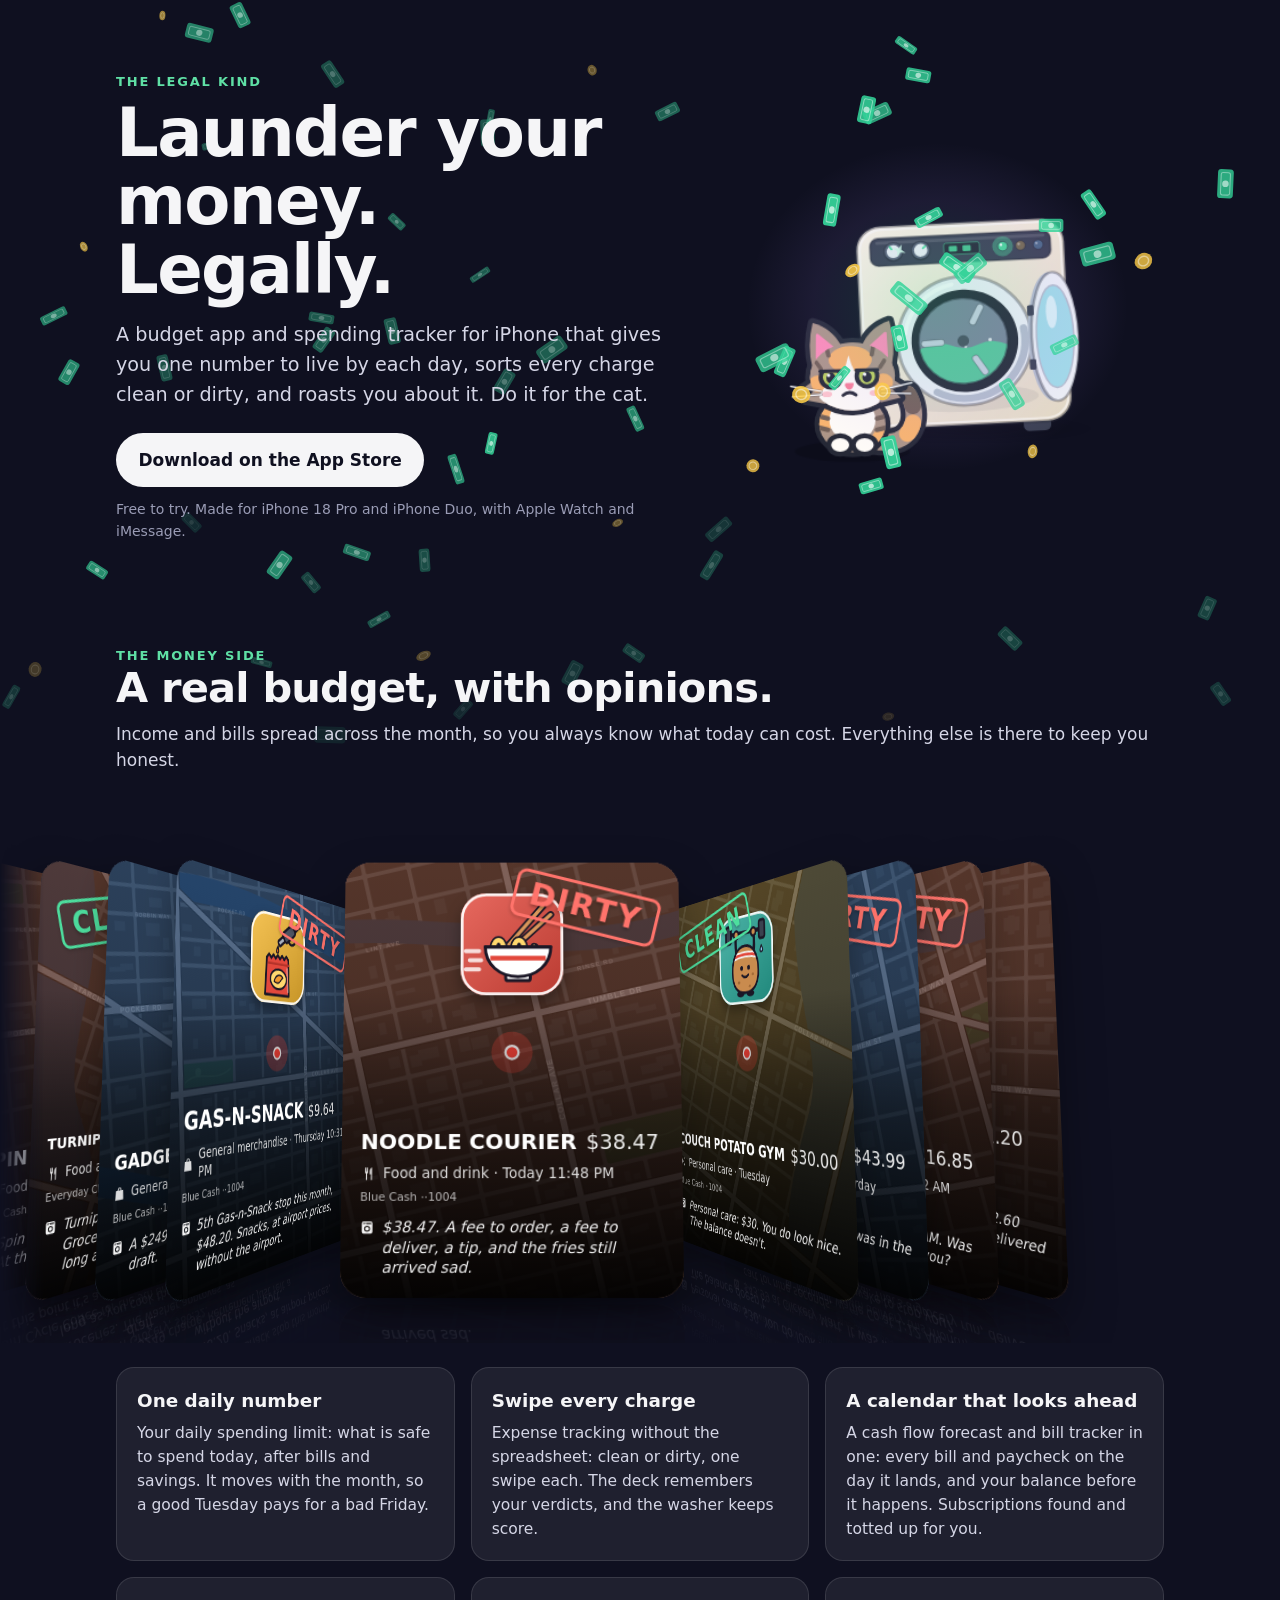
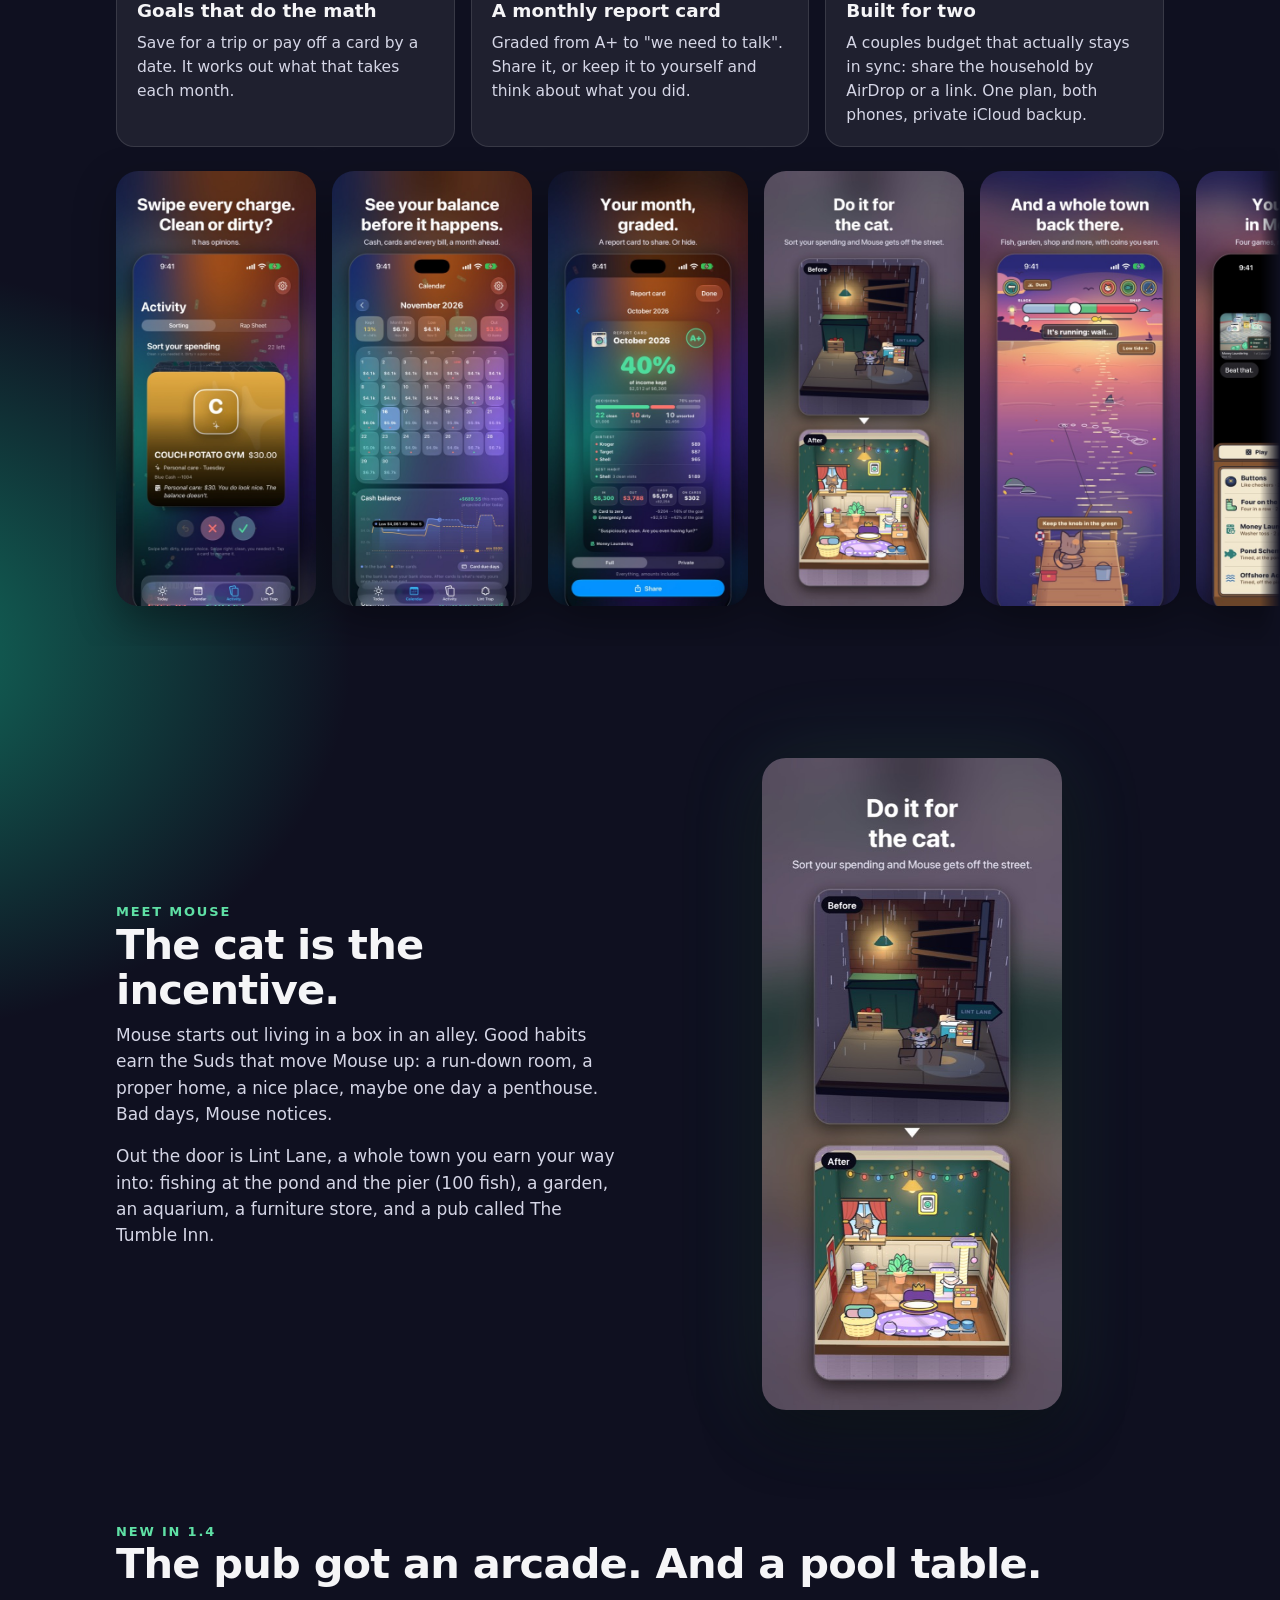
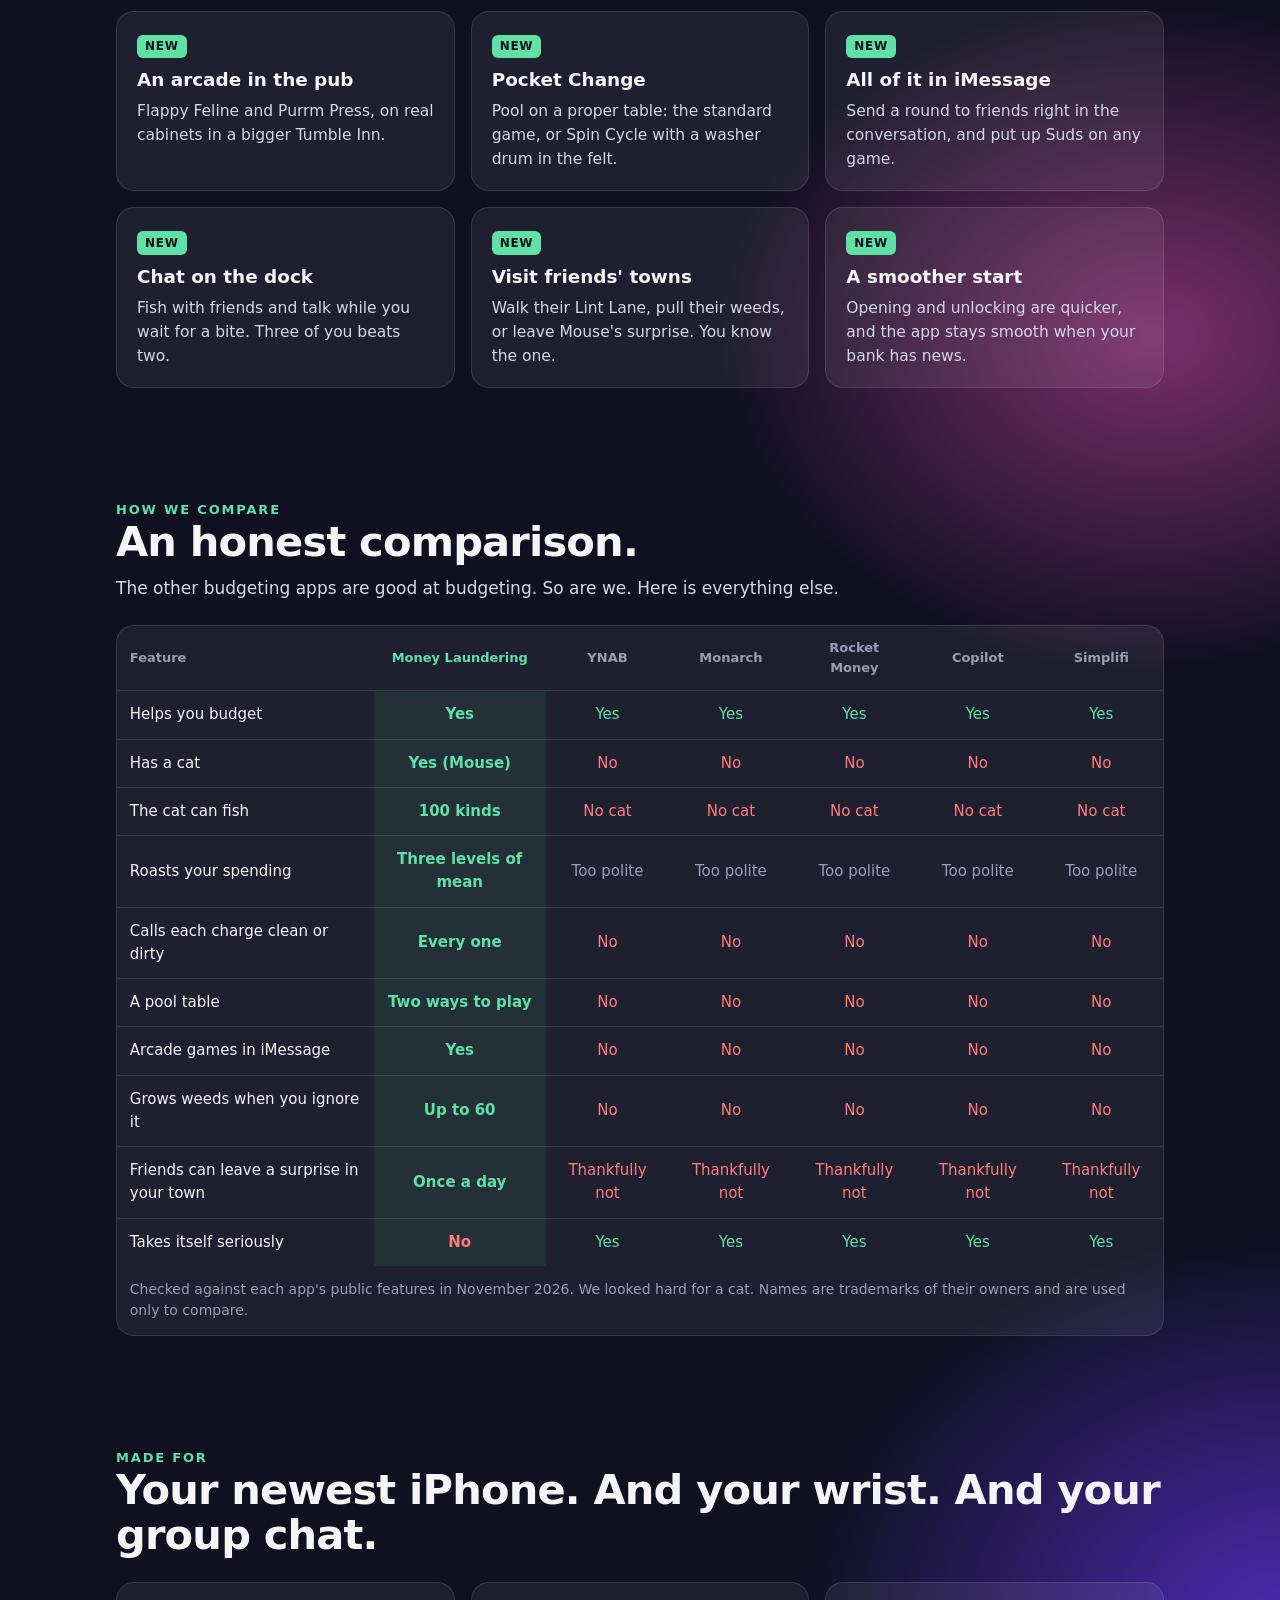
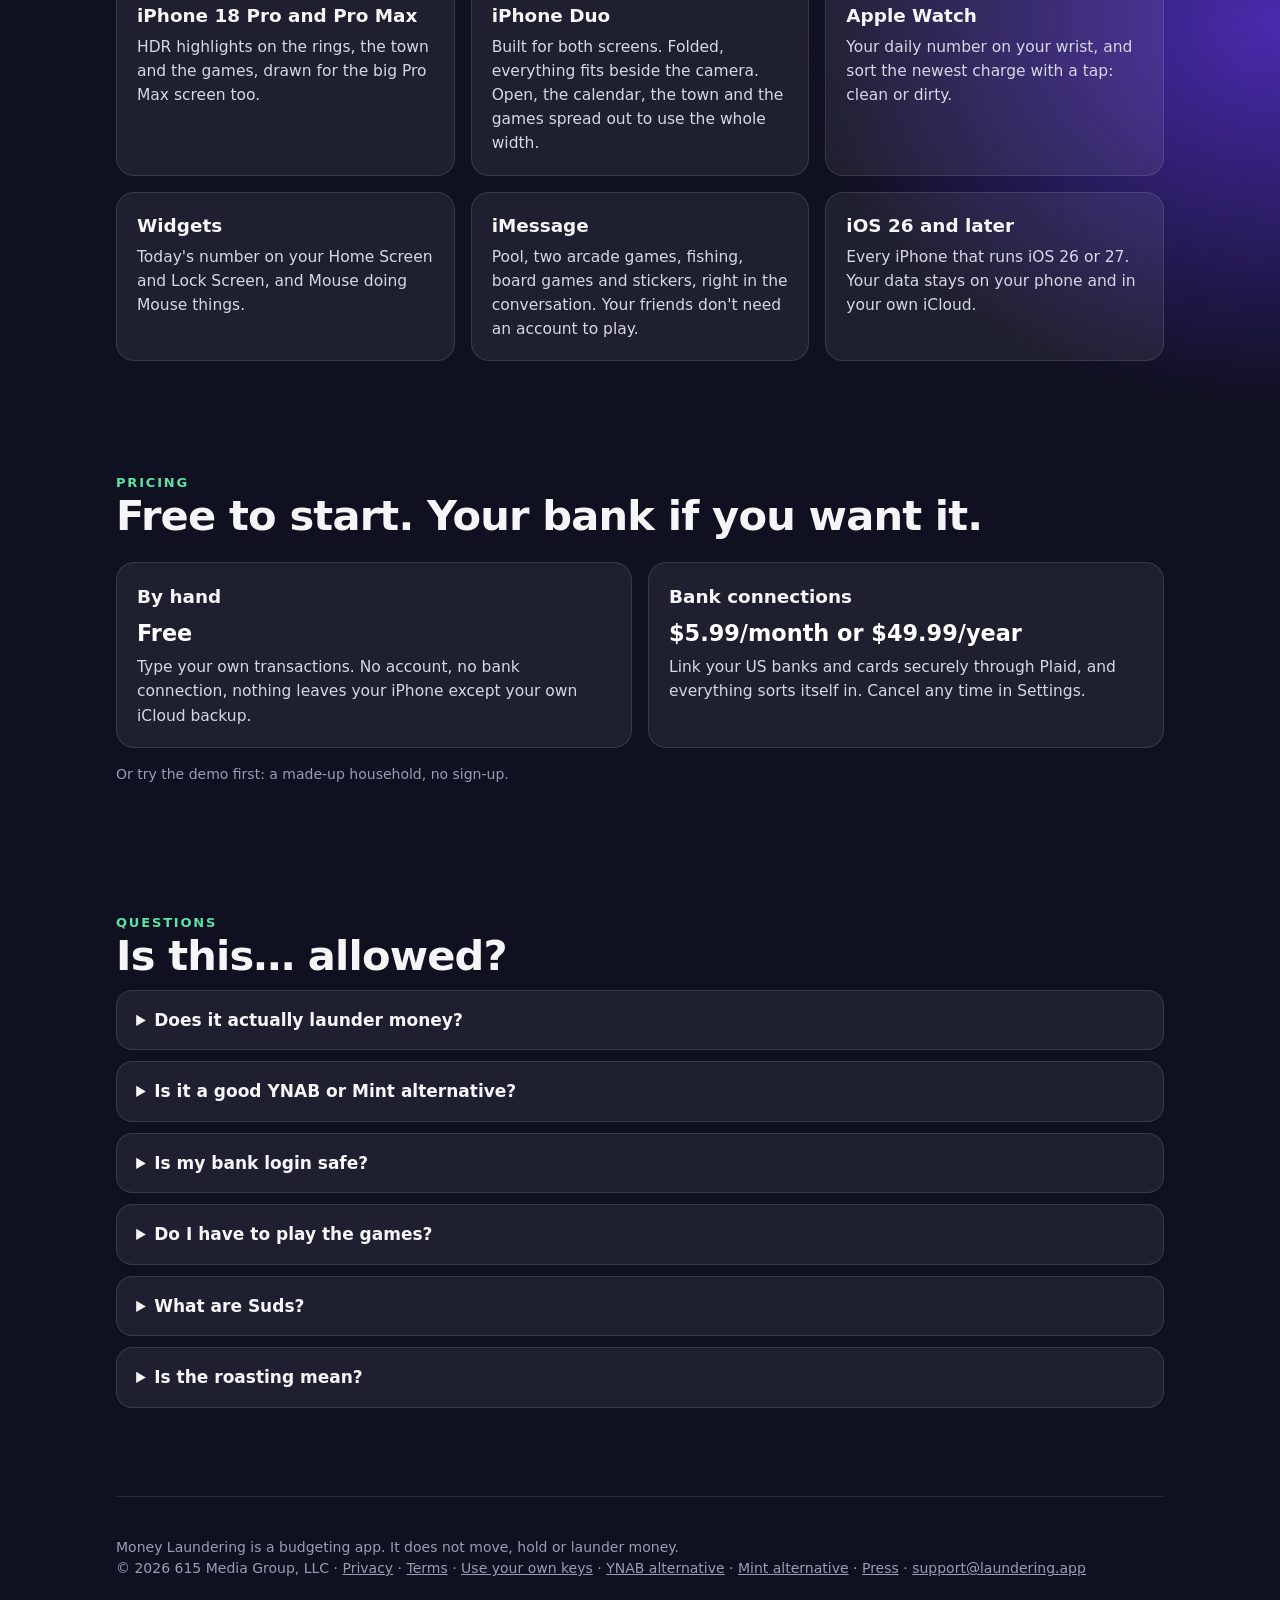
==== index.html @ 787eb803 "Deck: no buttons under it (touch, hover or focus pauses it; arrow keys step)" ====
<!DOCTYPE html>
<html lang="en">
<head>
  <meta charset="utf-8">
  <meta name="viewport" content="width=device-width, initial-scale=1, viewport-fit=cover">
  <title>Money Laundering: Budget App &amp; Spending Tracker for iPhone (that roasts you)</title>
  <link rel="icon" href="/favicon.ico" sizes="any">
  <link rel="icon" type="image/png" sizes="32x32" href="/icon-32.png">
  <link rel="icon" type="image/png" sizes="192x192" href="/icon-192.png">
  <link rel="apple-touch-icon" href="/apple-touch-icon.png">
  <link rel="manifest" href="/site.webmanifest">
  <meta name="description" content="A budget app and spending tracker for iPhone: a daily spending limit, expense tracking with a swipe for every charge, a cashflow calendar and bill tracker, subscription tracker, savings goals and a couples budget. Made for iPhone 18 Pro, iPhone Duo, Apple Watch and iMessage. With a judgy cat named Mouse.">
  <meta name="keywords" content="budget app, budgeting app, budget planner, expense tracker, spending tracker, money manager, personal finance app, daily budget, paycheck budget, bill tracker, subscription tracker, savings goals, cash flow forecast, couples budget, YNAB alternative, Mint alternative, budget app for iPhone, iPhone 18 Pro, iPhone Duo, Apple Watch budget">
  <link rel="canonical" href="https://laundering.app/">
  <meta name="theme-color" content="#0f1020">
  <meta name="apple-itunes-app" content="app-id=6831441351">
  <meta property="og:type" content="website">
  <meta property="og:site_name" content="Money Laundering">
  <meta property="og:url" content="https://laundering.app/">
  <meta property="og:title" content="Money Laundering: launder your money. Legally.">
  <meta property="og:description" content="The budgeting app with a daily number, a swipe deck, a roast for every charge, and a cat who judges you. Do it for the cat.">
  <meta property="og:image" content="https://laundering.app/card.png">
  <meta property="og:image:width" content="1200">
  <meta property="og:image:height" content="630">
  <meta name="twitter:card" content="summary_large_image">
  <meta name="twitter:title" content="Money Laundering: launder your money. Legally.">
  <meta name="twitter:description" content="The budgeting app with a daily number, a swipe deck, a roast for every charge, and a cat who judges you.">
  <meta name="twitter:image" content="https://laundering.app/card.png">
  <script type="application/ld+json">
{
  "@context": "https://schema.org",
  "@type": "MobileApplication",
  "name": "Money Laundering",
  "alternateName": [
    "Money Laundering budget app",
    "Money Laundering: budget & spending"
  ],
  "operatingSystem": "iOS 26 or later, watchOS 27",
  "applicationCategory": "FinanceApplication",
  "applicationSubCategory": "Budgeting",
  "description": "Money Laundering is a budgeting app and spending tracker for iPhone. It gives you one daily spending number after bills and savings, sorts every charge as clean (needed) or dirty (wasteful) with a swipe, forecasts your balance on a cashflow calendar, tracks bills and subscriptions, handles savings goals and shared household budgets, and grades each month. A cat named Mouse reacts to your spending, and a built-in town with fishing, pool and arcade games (also playable in iMessage) rewards good habits. It does not move or hold money.",
  "featureList": [
    "Daily spending limit (safe-to-spend number)",
    "Expense and spending tracker with swipe to sort",
    "Cash flow calendar and balance forecast",
    "Bill tracker and reminders",
    "Subscription tracker",
    "Savings goals",
    "Shared household budget for couples",
    "Monthly report card",
    "Bank sync through Plaid (US), or free manual entry",
    "Home Screen and Lock Screen widgets",
    "Apple Watch app",
    "Games in iMessage: pool, arcade, fishing, board games",
    "Made for iPhone 18 Pro, iPhone 18 Pro Max and iPhone Duo (folded and open)"
  ],
  "screenshot": [
    "https://laundering.app/img/shot-01.jpg",
    "https://laundering.app/img/shot-02.jpg",
    "https://laundering.app/img/shot-03.jpg"
  ],
  "url": "https://laundering.app/",
  "downloadUrl": "https://apps.apple.com/app/id6831441351",
  "installUrl": "https://apps.apple.com/app/id6831441351",
  "image": "https://laundering.app/card.png",
  "softwareVersion": "1.4",
  "publisher": {
    "@type": "Organization",
    "name": "615 Media Group, LLC",
    "url": "https://laundering.app/"
  },
  "offers": [
    {
      "@type": "Offer",
      "name": "Manual entry",
      "price": "0",
      "priceCurrency": "USD"
    },
    {
      "@type": "Offer",
      "name": "Bank connections, monthly",
      "price": "5.99",
      "priceCurrency": "USD"
    },
    {
      "@type": "Offer",
      "name": "Bank connections, yearly",
      "price": "49.99",
      "priceCurrency": "USD"
    }
  ]
}
  </script>
  <script type="application/ld+json">
{
  "@context": "https://schema.org",
  "@type": "FAQPage",
  "mainEntity": [
    {
      "@type": "Question",
      "name": "Does Money Laundering actually launder money?",
      "acceptedAnswer": {
        "@type": "Answer",
        "text": "No. It's a budgeting app. It doesn't move, hold or transfer money and has no payment features. The only thing it cleans up is your spending."
      }
    },
    {
      "@type": "Question",
      "name": "Is it a good YNAB or Mint alternative?",
      "acceptedAnswer": {
        "@type": "Answer",
        "text": "If you want a budget app for iPhone that tells you what you can spend today, tracks bills and subscriptions, forecasts your cash flow and makes budgeting fun, yes. It is iPhone-only (with Apple Watch and iMessage), and bank sync is US-only."
      }
    },
    {
      "@type": "Question",
      "name": "Is my bank login safe?",
      "acceptedAnswer": {
        "@type": "Answer",
        "text": "Bank connections go through Plaid, and you sign in to your bank on Plaid's screen, so Money Laundering never sees your bank password."
      }
    },
    {
      "@type": "Question",
      "name": "Which devices does it work on?",
      "acceptedAnswer": {
        "@type": "Answer",
        "text": "iPhone with iOS 26 or later, made for iPhone 18 Pro, iPhone 18 Pro Max and iPhone Duo (both the folded and the open screen), plus an Apple Watch app, widgets and games in iMessage."
      }
    },
    {
      "@type": "Question",
      "name": "How much does it cost?",
      "acceptedAnswer": {
        "@type": "Answer",
        "text": "Free if you enter transactions by hand. Bank connections are $5.99 a month or $49.99 a year (US)."
      }
    }
  ]
}
  </script>
  <style>
    :root { color-scheme: dark; --ink: #f5f5f7; --soft: #d5d6e6; --dim: #9a9cb5; --mint: #5fe0a5; --card: rgba(255,255,255,.07); --line: rgba(255,255,255,.11);
            /* side gutters: never less than 1.25rem, and clear of the safe areas (the Duo's camera column, a phone on its side) */
            --gl: max(1.25rem, env(safe-area-inset-left)); --gr: max(1.25rem, env(safe-area-inset-right));
            /* from the screen's edge to the content column's edge (the column is 68rem wide at most, centred) */
            --bl: calc(max(0px, (100vw - 68rem) / 2) + var(--gl)); --br: calc(max(0px, (100vw - 68rem) / 2) + var(--gr)); }
    * { box-sizing: border-box; }
    /* The background is on html so it also paints under the safe areas (viewport-fit=cover). */
    html {
      -webkit-text-size-adjust: 100%; min-height: 100%; background-color: #0f1020;
      background:
        radial-gradient(60rem 40rem at 85% -10%, #b4551f 0%, transparent 60%),
        radial-gradient(50rem 40rem at -10% 35%, #12705f 0%, transparent 60%),
        radial-gradient(45rem 35rem at 90% 55%, #7a2f6b 0%, transparent 60%),
        radial-gradient(50rem 40rem at 100% 75%, #4a2bb0 0%, transparent 60%),
        #0f1020;
    }
    body { margin: 0; font: 17px/1.55 -apple-system, system-ui, "Segoe UI", sans-serif; color: var(--ink); overflow-x: clip; }
    a { color: var(--mint); }
    .wrap { width: min(68rem, 100%); margin: 0 auto; padding: 0 var(--gr) 0 var(--gl); }
    header.hero { display: grid; grid-template-columns: 1.1fr .9fr; gap: 2.5rem; align-items: center; padding: 4.5rem 0 3rem; }
    .eyebrow { font-size: 13px; letter-spacing: .14em; text-transform: uppercase; color: var(--mint); font-weight: 700; }
    h1 { font-size: clamp(2.5rem, 7vw, 4.2rem); line-height: 1.02; margin: .4rem 0 1rem; letter-spacing: -.025em; }
    h2 { font-size: clamp(1.8rem, 4.5vw, 2.6rem); line-height: 1.08; letter-spacing: -.02em; margin: 0 0 .6rem; }
    h3 { font-size: 1.15rem; margin: 0 0 .3rem; }
    p { color: var(--soft); margin: 0 0 1rem; }
    .lede { font-size: 1.2rem; }
    .cta { display: flex; flex-wrap: wrap; gap: .75rem; align-items: center; margin-top: 1.5rem; }
    .button { display: inline-block; padding: .85rem 1.4rem; border-radius: 999px; background: var(--ink); color: #0f1020; font-weight: 700; text-decoration: none; }
    .button:hover { background: #fff; }
    .fine { font-size: 14px; color: var(--dim); }
    .phone { width: 100%; height: auto; max-width: 330px; justify-self: center; border-radius: 28px; box-shadow: 0 30px 80px rgba(0,0,0,.45), 0 0 90px rgba(95,224,165,.12); }
    /* The header's washer and money (washer.js, data-play): a transparent-edged field the money can be pushed round in.
       pan-y: a vertical swipe still scrolls the page; presses, drags and taps go to the money. */
    .hero .art { position: relative; width: calc(100% + 3rem); max-width: 560px; justify-self: center; margin: -1rem -1.5rem;
                 user-select: none; -webkit-user-select: none; -webkit-touch-callout: none; -webkit-tap-highlight-color: transparent; }
    .hero .art::before { content: ""; position: absolute; inset: 14% 12%; border-radius: 50%; pointer-events: none;
                         background: radial-gradient(closest-side, rgba(52,211,153,.18), rgba(167,139,250,.09) 65%, transparent); }
    /* The canvas keeps its own shape (its width and height are the field's, 440 x 400): no aspect-ratio box to fall out of
       step with it (Nov 25: stretched taller on the founder's iPhone Duo). The HDR layer lies exactly over it. */
    .hero .art canvas { display: block; width: 100%; height: auto; touch-action: pan-y; }
    .hero .art canvas.hdr { position: absolute; inset: 0; height: 100%; pointer-events: none; }
    /* The money's big field (washer.js makes it): the page's full width from the top down to the carousel, over the washer
       and under the words. It takes no touch: presses still land on the washer's canvas, everything else on the page. */
    canvas.money-field { position: absolute; left: 0; top: 0; width: 100%; height: 0; z-index: 1; pointer-events: none; display: block; }
    header.hero > div:first-child, section { position: relative; z-index: 2; }
    /* Our own download bar: Safari's app banner scrolls away, this one slides in once the App Store button is out of sight. */
    .getbar { position: fixed; z-index: 20; left: 0; right: 0; top: 0; display: flex; align-items: center; gap: .75rem;
              padding: calc(.55rem + env(safe-area-inset-top)) max(1rem, env(safe-area-inset-right)) .55rem max(1rem, env(safe-area-inset-left));
              background: rgba(15,16,32,.78); -webkit-backdrop-filter: blur(18px) saturate(1.4); backdrop-filter: blur(18px) saturate(1.4);
              border-bottom: 1px solid var(--line); transform: translateY(-110%); transition: transform .28s ease; }
    .getbar.on { transform: none; }
    .getbar img { width: 40px; height: 40px; border-radius: 10px; flex: none; }
    .getbar .t { flex: 1; min-width: 0; line-height: 1.2; }
    .getbar .t b { display: block; font-size: 15px; }
    .getbar .t span { display: block; font-size: 13px; color: var(--dim); white-space: nowrap; overflow: hidden; text-overflow: ellipsis; }
    .getbar a { flex: none; padding: .45rem 1.1rem; border-radius: 999px; background: var(--mint); color: #0f1020; font-weight: 800; text-decoration: none; font-size: 15px; }
    @media (prefers-reduced-motion: reduce) { .getbar { transition: none; } }
    section { padding: 3.5rem 0; }
    .grid { display: grid; grid-template-columns: repeat(3, 1fr); gap: 1rem; margin-top: 1.5rem; }
    .card { padding: 1.2rem 1.25rem; border-radius: 18px; background: var(--card); border: 1px solid var(--line); }
    .card p { margin: 0; font-size: 15.5px; }
    .tag { display: inline-block; font-size: 12px; font-weight: 700; letter-spacing: .06em; text-transform: uppercase; color: #0f1020; background: var(--mint); padding: .15rem .5rem; border-radius: 6px; margin-bottom: .5rem; }
    /* Full bleed: the row runs to the screen's edges (into the safe areas), the first picture lines up with the text,
       and both ends fade out instead of cutting off. */
    .shots { display: grid; grid-auto-flow: column; grid-auto-columns: minmax(200px, 240px); gap: 1rem; overflow-x: auto; scroll-snap-type: x mandatory;
             width: 100vw; margin-left: calc(-1 * var(--bl)); padding: 1.5rem var(--br) 2.5rem var(--bl); scroll-padding-inline: var(--bl) var(--br);
             -webkit-mask-image: linear-gradient(to right, transparent, #000 var(--gl), #000 calc(100% - var(--gr)), transparent);
             mask-image: linear-gradient(to right, transparent, #000 var(--gl), #000 calc(100% - var(--gr)), transparent); }
    .shots img { width: 100%; height: auto; border-radius: 22px; scroll-snap-align: start; box-shadow: 0 16px 40px rgba(0,0,0,.35); }
    .split { display: grid; grid-template-columns: 1fr 1fr; gap: 2.5rem; align-items: center; }
    .split img { width: 100%; height: auto; max-width: 300px; border-radius: 24px; justify-self: center; box-shadow: 0 24px 60px rgba(0,0,0,.4), 0 0 90px rgba(95,224,165,.12); }
    .table-wrap { overflow-x: auto; margin-top: 1.5rem; border-radius: 18px; border: 1px solid var(--line); background: var(--card); }
    table { width: 100%; border-collapse: collapse; min-width: 720px; font-size: 15px; }
    th, td { padding: .75rem .8rem; text-align: center; border-bottom: 1px solid var(--line); }
    th:first-child, td:first-child { text-align: left; }
    thead th { font-size: 13px; color: var(--dim); font-weight: 600; }
    thead th.us { color: var(--mint); }
    tbody tr:last-child td { border-bottom: 0; }
    td.us { background: rgba(95,224,165,.08); font-weight: 700; }
    .yes { color: var(--mint); }
    .no { color: #ff7a7a; }
    .meh { color: var(--dim); }
    .price { display: grid; grid-template-columns: repeat(2, 1fr); gap: 1rem; margin-top: 1.5rem; }
    .price .card b { font-size: 1.4rem; display: block; margin: .2rem 0 .3rem; color: #fff; }
    details { padding: 1rem 1.2rem; border-radius: 16px; background: var(--card); border: 1px solid var(--line); margin-top: .7rem; }
    summary { font-weight: 700; cursor: pointer; }
    details p { margin: .6rem 0 0; }
    footer { padding: 2.5rem 0 3rem; font-size: 14px; color: var(--dim); border-top: 1px solid var(--line); margin-top: 2rem; }
    footer a { color: inherit; }
    @media (max-width: 800px) {
      header.hero, .split { grid-template-columns: 1fr; }
      header.hero { padding-top: 3rem; }
      .grid { grid-template-columns: 1fr; }
      .price { grid-template-columns: 1fr; }
      .phone { max-width: 280px; }
      .hero .art { width: calc(100% + var(--gl) + var(--gr)); max-width: 520px; margin: -1.5rem 0 -1rem; }
    }
    @media (max-width: 520px) { .hero .art { margin-left: calc(-1 * var(--gl)); margin-right: calc(-1 * var(--gr)); justify-self: stretch; } }
  </style>
  <link rel="stylesheet" href="/flow.css">
  <noscript><style>.hero .art { display: none; } .flow { display: none; }</style></noscript>
</head>
<body>
  <div class="getbar" id="getbar" aria-hidden="true">
    <img src="/icon-192.png" width="40" height="40" alt="">
    <div class="t"><b>Money Laundering</b><span>Budget, bills &amp; a judgy cat</span></div>
    <a href="https://apps.apple.com/app/id6831441351" tabindex="-1">Get</a>
  </div>
  <div class="wrap">
    <header class="hero">
      <div>
        <div class="eyebrow">The legal kind</div>
        <h1>Launder your money. Legally.</h1>
        <p class="lede">A budget app and spending tracker for iPhone that gives you one number to live by each day, sorts every charge clean or dirty, and roasts you about it. Do it for the cat.</p>
        <div class="cta">
          <a class="button" id="get" href="https://apps.apple.com/app/id6831441351">Download on the App Store</a>
          <span class="fine">Free to try. Made for iPhone 18 Pro and iPhone Duo, with Apple Watch and iMessage.</span>
        </div>
      </div>
      <div class="art"><canvas id="washer" data-play="touch hover" width="880" height="800" role="img" aria-label="A washing machine with banknotes flying in, and Mouse the cat sitting beside it. Touch the money to push it around."></canvas></div>
      <noscript><img class="phone" src="/img/shot-01.jpg" width="460" height="1000" alt="The Today screen: one number you can spend today, with a washer of rings and money spinning"></noscript>
    </header>
  </div>

  <div class="wrap">
    <section aria-labelledby="money">
      <div class="eyebrow">The money side</div>
      <h2 id="money">A real budget, with opinions.</h2>
      <p>Income and bills spread across the month, so you always know what today can cost. Everything else is there to keep you honest.</p>
      <div class="flow" id="deck-flow" role="region" aria-roledescription="carousel" aria-label="The sort deck: ten charges and their verdicts">
        <div class="flow-stage" tabindex="0" aria-label="Cards. Use the left and right arrow keys, or swipe."><div class="flow-track"></div></div>
      </div>
      <div class="grid">
        <div class="card"><h3>One daily number</h3><p>Your daily spending limit: what is safe to spend today, after bills and savings. It moves with the month, so a good Tuesday pays for a bad Friday.</p></div>
        <div class="card"><h3>Swipe every charge</h3><p>Expense tracking without the spreadsheet: clean or dirty, one swipe each. The deck remembers your verdicts, and the washer keeps score.</p></div>
        <div class="card"><h3>A calendar that looks ahead</h3><p>A cash flow forecast and bill tracker in one: every bill and paycheck on the day it lands, and your balance before it happens. Subscriptions found and totted up for you.</p></div>
        <div class="card"><h3>Goals that do the math</h3><p>Save for a trip or pay off a card by a date. It works out what that takes each month.</p></div>
        <div class="card"><h3>A monthly report card</h3><p>Graded from A+ to "we need to talk". Share it, or keep it to yourself and think about what you did.</p></div>
        <div class="card"><h3>Built for two</h3><p>A couples budget that actually stays in sync: share the household by AirDrop or a link. One plan, both phones, private iCloud backup.</p></div>
      </div>
      <div class="shots" aria-label="Screenshots">
        <img src="/img/shot-02.jpg" width="460" height="1000" loading="lazy" alt="The swipe deck: a gym charge waiting to be called clean or dirty">
        <img src="/img/shot-03.jpg" width="460" height="1000" loading="lazy" alt="The calendar with each day's balance a month ahead">
        <img src="/img/shot-06.jpg" width="460" height="1000" loading="lazy" alt="A monthly report card graded A+">
        <img src="/img/shot-09.jpg" width="460" height="1000" loading="lazy" alt="Mouse's house before and after: from a box to a cozy room">
        <img src="/img/shot-10.jpg" width="460" height="1000" loading="lazy" alt="Lint Lane: a whole town with a pond, a garden and shops">
        <img src="/img/shot-messages.jpg" width="460" height="1000" loading="lazy" alt="Games in iMessage: Buttons, Four on the Line, fishing and more">
      </div>
    </section>

    <section aria-labelledby="cat">
      <div class="split">
        <div>
          <div class="eyebrow">Meet Mouse</div>
          <h2 id="cat">The cat is the incentive.</h2>
          <p>Mouse starts out living in a box in an alley. Good habits earn the Suds that move Mouse up: a run-down room, a proper home, a nice place, maybe one day a penthouse. Bad days, Mouse notices.</p>
          <p>Out the door is Lint Lane, a whole town you earn your way into: fishing at the pond and the pier (100 fish), a garden, an aquarium, a furniture store, and a pub called The Tumble Inn.</p>
        </div>
        <img src="/img/shot-09.jpg" width="460" height="1000" loading="lazy" alt="Mouse's house, before and after a few good months">
      </div>
    </section>

    <section aria-labelledby="new">
      <div class="eyebrow">New in 1.4</div>
      <h2 id="new">The pub got an arcade. And a pool table.</h2>
      <div class="grid">
        <div class="card"><span class="tag">New</span><h3>An arcade in the pub</h3><p>Flappy Feline and Purrm Press, on real cabinets in a bigger Tumble Inn.</p></div>
        <div class="card"><span class="tag">New</span><h3>Pocket Change</h3><p>Pool on a proper table: the standard game, or Spin Cycle with a washer drum in the felt.</p></div>
        <div class="card"><span class="tag">New</span><h3>All of it in iMessage</h3><p>Send a round to friends right in the conversation, and put up Suds on any game.</p></div>
        <div class="card"><span class="tag">New</span><h3>Chat on the dock</h3><p>Fish with friends and talk while you wait for a bite. Three of you beats two.</p></div>
        <div class="card"><span class="tag">New</span><h3>Visit friends' towns</h3><p>Walk their Lint Lane, pull their weeds, or leave Mouse's surprise. You know the one.</p></div>
        <div class="card"><span class="tag">New</span><h3>A smoother start</h3><p>Opening and unlocking are quicker, and the app stays smooth when your bank has news.</p></div>
      </div>
    </section>

    <section aria-labelledby="compare">
      <div class="eyebrow">How we compare</div>
      <h2 id="compare">An honest comparison.</h2>
      <p>The other budgeting apps are good at budgeting. So are we. Here is everything else.</p>
      <div class="table-wrap">
        <table>
          <caption class="fine" style="caption-side: bottom; padding: .8rem; text-align: left;">Checked against each app's public features in November 2026. We looked hard for a cat. Names are trademarks of their owners and are used only to compare.</caption>
          <thead>
            <tr><th scope="col">Feature</th><th scope="col" class="us">Money Laundering</th><th scope="col">YNAB</th><th scope="col">Monarch</th><th scope="col">Rocket Money</th><th scope="col">Copilot</th><th scope="col">Simplifi</th></tr>
          </thead>
          <tbody>
            <tr><td>Helps you budget</td><td class="us yes">Yes</td><td class="yes">Yes</td><td class="yes">Yes</td><td class="yes">Yes</td><td class="yes">Yes</td><td class="yes">Yes</td></tr>
            <tr><td>Has a cat</td><td class="us yes">Yes (Mouse)</td><td class="no">No</td><td class="no">No</td><td class="no">No</td><td class="no">No</td><td class="no">No</td></tr>
            <tr><td>The cat can fish</td><td class="us yes">100 kinds</td><td class="no">No cat</td><td class="no">No cat</td><td class="no">No cat</td><td class="no">No cat</td><td class="no">No cat</td></tr>
            <tr><td>Roasts your spending</td><td class="us yes">Three levels of mean</td><td class="meh">Too polite</td><td class="meh">Too polite</td><td class="meh">Too polite</td><td class="meh">Too polite</td><td class="meh">Too polite</td></tr>
            <tr><td>Calls each charge clean or dirty</td><td class="us yes">Every one</td><td class="no">No</td><td class="no">No</td><td class="no">No</td><td class="no">No</td><td class="no">No</td></tr>
            <tr><td>A pool table</td><td class="us yes">Two ways to play</td><td class="no">No</td><td class="no">No</td><td class="no">No</td><td class="no">No</td><td class="no">No</td></tr>
            <tr><td>Arcade games in iMessage</td><td class="us yes">Yes</td><td class="no">No</td><td class="no">No</td><td class="no">No</td><td class="no">No</td><td class="no">No</td></tr>
            <tr><td>Grows weeds when you ignore it</td><td class="us yes">Up to 60</td><td class="no">No</td><td class="no">No</td><td class="no">No</td><td class="no">No</td><td class="no">No</td></tr>
            <tr><td>Friends can leave a surprise in your town</td><td class="us yes">Once a day</td><td class="no">Thankfully not</td><td class="no">Thankfully not</td><td class="no">Thankfully not</td><td class="no">Thankfully not</td><td class="no">Thankfully not</td></tr>
            <tr><td>Takes itself seriously</td><td class="us no">No</td><td class="yes">Yes</td><td class="yes">Yes</td><td class="yes">Yes</td><td class="yes">Yes</td><td class="yes">Yes</td></tr>
          </tbody>
        </table>
      </div>
    </section>

    <section aria-labelledby="devices">
      <div class="eyebrow">Made for</div>
      <h2 id="devices">Your newest iPhone. And your wrist. And your group chat.</h2>
      <div class="grid">
        <div class="card"><h3>iPhone 18 Pro and Pro Max</h3><p>HDR highlights on the rings, the town and the games, drawn for the big Pro Max screen too.</p></div>
        <div class="card"><h3>iPhone Duo</h3><p>Built for both screens. Folded, everything fits beside the camera. Open, the calendar, the town and the games spread out to use the whole width.</p></div>
        <div class="card"><h3>Apple Watch</h3><p>Your daily number on your wrist, and sort the newest charge with a tap: clean or dirty.</p></div>
        <div class="card"><h3>Widgets</h3><p>Today's number on your Home Screen and Lock Screen, and Mouse doing Mouse things.</p></div>
        <div class="card"><h3>iMessage</h3><p>Pool, two arcade games, fishing, board games and stickers, right in the conversation. Your friends don't need an account to play.</p></div>
        <div class="card"><h3>iOS 26 and later</h3><p>Every iPhone that runs iOS 26 or 27. Your data stays on your phone and in your own iCloud.</p></div>
      </div>
    </section>

    <section aria-labelledby="pricing">
      <div class="eyebrow">Pricing</div>
      <h2 id="pricing">Free to start. Your bank if you want it.</h2>
      <div class="price">
        <div class="card"><h3>By hand</h3><b>Free</b><p>Type your own transactions. No account, no bank connection, nothing leaves your iPhone except your own iCloud backup.</p></div>
        <div class="card"><h3>Bank connections</h3><b>$5.99/month or $49.99/year</b><p>Link your US banks and cards securely through Plaid, and everything sorts itself in. Cancel any time in Settings.</p></div>
      </div>
      <p class="fine" style="margin-top: 1rem;">Or try the demo first: a made-up household, no sign-up.</p>
    </section>

    <section aria-labelledby="faq">
      <div class="eyebrow">Questions</div>
      <h2 id="faq">Is this… allowed?</h2>
      <details><summary>Does it actually launder money?</summary><p>No. It's a budgeting app. It doesn't move, hold or transfer money, and it has no payment features. The only thing it cleans up is your spending.</p></details>
      <details><summary>Is it a good YNAB or Mint alternative?</summary><p>If you want a budget app for iPhone that tells you what you can spend today, tracks bills and subscriptions, forecasts your cash flow and makes budgeting something you actually open, yes. It's iPhone-only (with Apple Watch and iMessage), and bank sync is US-only for now.</p></details>
      <details><summary>Is my bank login safe?</summary><p>Bank connections go through Plaid, and you sign in to your bank on Plaid's screen: we never see your bank password. Read the <a href="/privacy">privacy policy</a> for exactly what is kept and where.</p></details>
      <details><summary>Do I have to play the games?</summary><p>No. Turn on "Just the budget" and the town, the cat's house and the games disappear. The budget works the same.</p></details>
      <details><summary>What are Suds?</summary><p>The town's play coins. You earn them by using the app, sorting charges and having good days. They can't be bought, sold or cashed out.</p></details>
      <details><summary>Is the roasting mean?</summary><p>Pick your level: Chill, Default or Unhinged. Unhinged swears and asks before you turn it on. Nothing shared with friends ever swears.</p></details>
    </section>
  </div>

  <div class="wrap">
    <footer>Money Laundering is a budgeting app. It does not move, hold or launder money.<br>&copy; 2026 615 Media Group, LLC &middot; <a href="/privacy">Privacy</a> &middot; <a href="/terms">Terms</a> &middot; <a href="/diy">Use your own keys</a> &middot; <a href="/ynab-alternative">YNAB alternative</a> &middot; <a href="/mint-alternative">Mint alternative</a> &middot; <a href="/press">Press</a> &middot; <a href="mailto:support@laundering.app">support@laundering.app</a></footer>
  </div>
  <script src="washer.js"></script>
  <script src="flow-art.js"></script>
  <script src="flow.js"></script>
  <script>
    // The download bar: in while the header's App Store button is out of sight, out again when it's back.
    (function () {
      var bar = document.getElementById('getbar'), cta = document.getElementById('get');
      if (!bar || !cta || !('IntersectionObserver' in window)) return;
      new IntersectionObserver(function (es) {
        var out = !es[0].isIntersecting && es[0].boundingClientRect.top < 0;
        bar.classList.toggle('on', out);
        bar.setAttribute('aria-hidden', out ? 'false' : 'true');
        bar.querySelector('a').tabIndex = out ? 0 : -1;
      }).observe(cta);
    })();
  </script>
</body>
</html>
---- flow.css ----
/* "The deck": ten sort cards from the app, drawn in HTML, in a Cover Flow (flow.js).
   Card sizes follow the app's 360-point card: inside .face, 1em = 10 points of that card, whatever its width. */
.flow { position: relative; width: 100vw; margin-left: calc(-1 * var(--bl)); margin-top: .75rem; margin-bottom: 1rem;
        /* Bleeds to the screen's edges like the screenshot row, with the same soft fades. */
        -webkit-mask-image: linear-gradient(to right, transparent, #000 calc(var(--gl) + 1.5rem), #000 calc(100% - var(--gr) - 1.5rem), transparent);
        mask-image: linear-gradient(to right, transparent, #000 calc(var(--gl) + 1.5rem), #000 calc(100% - var(--gr) - 1.5rem), transparent); }
.flow-stage { --cw: clamp(220px, 60vw, 280px); position: relative; height: calc(var(--cw) * 1.28 + 9rem); overflow: hidden; overflow-x: clip; overflow-y: visible;
              perspective: 850px; perspective-origin: var(--fx, 46%) 38%; touch-action: pan-y; cursor: grab;
              user-select: none; -webkit-user-select: none; -webkit-touch-callout: none; -webkit-tap-highlight-color: transparent; outline: none; }
.flow-stage.dragging { cursor: grabbing; }
.flow-stage:focus-visible { box-shadow: inset 0 0 0 2px rgba(95,224,165,.5); border-radius: 24px; }
@media (min-width: 700px) { .flow-stage { --cw: 300px; --fx: 42%; } }
@media (min-width: 1100px) { .flow-stage { --cw: 320px; --fx: 40%; } }
/* The floor: a soft pool of shadow under the card in front. */
.flow-stage::before { content: ""; position: absolute; left: var(--fx, 46%); top: calc(5rem + var(--cw) * 1.28 - 18px); width: calc(var(--cw) * 1.5); height: 60px;
                      transform: translateX(-50%); border-radius: 50%; pointer-events: none;
                      background: radial-gradient(closest-side, rgba(0,0,0,.55), rgba(0,0,0,.18) 60%, transparent); }
.flow-track { position: absolute; left: var(--fx, 46%); top: 5rem; width: 0; height: 0; transform-style: preserve-3d;
              /* a few degrees of tilt: looking down at the floor a little */
              transform: rotateX(4deg); }
.flow-card { position: absolute; left: calc(var(--cw) / -2); top: 0; width: var(--cw); height: calc(var(--cw) * 1.28);
             will-change: transform, opacity; backface-visibility: hidden; -webkit-backface-visibility: hidden;
             -webkit-box-reflect: below 6px linear-gradient(transparent 74%, rgba(255,255,255,.11)); }
.flow-card .face { position: absolute; inset: 0; container-type: inline-size; border-radius: calc(var(--cw) * 28 / 360); overflow: hidden;
                   color: #fff; box-shadow: inset 0 0 0 1px rgba(255,255,255,.16), 0 18px 40px rgba(0,0,0,.35); }
.flow-card .in { position: absolute; inset: 0; font-size: calc(100cqw / 36); font-family: -apple-system, system-ui, sans-serif; }
/* backdropLayer: the category's colour, lighter at the top, darker at the foot, its symbol huge and faint */
.flow-card .bg { position: absolute; inset: 0; background: linear-gradient(var(--c1), var(--c2)); }
.flow-card .bigsym { position: absolute; width: 22em; height: 22em; left: 50%; top: 50%; margin: -11em 0 0 -11em;
                     transform: translate(7em, -9em) rotate(-12deg); color: rgba(255,255,255,.08); }
/* the map of where the charge happened (flow-art.js: made up, drawn once), over the whole card as in the app */
.flow-card .map { position: absolute; inset: 0; background: center / cover no-repeat; }
.flow-card .scrim { position: absolute; inset: 0; background: linear-gradient(transparent 30%, rgba(0,0,0,.45) 58%, rgba(0,0,0,.92)); }
/* the avatar: the shop's logo (flow-art.js), or a monogram tile in the category's colour */
.flow-card .tile { position: absolute; left: 50%; top: 3.4em; width: 11em; height: 11em; margin-left: -5.5em; border-radius: 2.75em;
                   background: linear-gradient(135deg, var(--t1), var(--t2)); box-shadow: inset 0 0 0 .3em rgba(255,255,255,.92), 0 .8em 1.6em rgba(0,0,0,.35);
                   display: flex; flex-direction: column; align-items: center; justify-content: center; gap: .44em; }
.flow-card .tile b { font: 900 5.06em/1 ui-rounded, -apple-system, system-ui, sans-serif; }
.flow-card .tile svg { width: 1.9em; height: 1.9em; opacity: .85; }
/* a made-up shop's logo fills the tile; the white rim is drawn over it */
.flow-card .tile.logo { overflow: hidden; background: none; }
.flow-card .tile.logo > svg { position: absolute; inset: 0; width: 100%; height: 100%; opacity: 1; }
.flow-card .tile.logo::after { content: ""; position: absolute; inset: 0; border-radius: inherit; box-shadow: inset 0 0 0 .3em rgba(255,255,255,.92); }
.flow-card .cap { position: absolute; left: 0; right: 0; bottom: 0; padding: 2em; display: flex; flex-direction: column; gap: .9em; }
.flow-card .top { display: flex; align-items: baseline; gap: 1em; white-space: nowrap; }
.flow-card .name { font: 700 2.8em/1.15 ui-rounded, -apple-system, system-ui, sans-serif; text-transform: uppercase; overflow: hidden; text-overflow: ellipsis; min-width: 0; }
.flow-card .amt { font: 500 2.2em/1.15 ui-rounded, -apple-system, system-ui, sans-serif; font-variant-numeric: tabular-nums; opacity: .92; flex: none; }
.flow-card .det { font-size: 1.5em; line-height: 1.3; opacity: .85; display: flex; gap: .55em; align-items: center; }
.flow-card .det svg { width: 1.05em; height: 1.05em; flex: none; }
.flow-card .acct { font-size: 1.2em; opacity: .7; margin-top: -.2em; }
.flow-card .roast { display: flex; gap: .8em; align-items: flex-start; opacity: .95; padding-top: .2em; }
.flow-card .roast svg { width: 1.5em; height: 1.5em; flex: none; margin-top: .25em; }
.flow-card .roast i { font-size: 1.6em; line-height: 1.3; display: -webkit-box; -webkit-line-clamp: 4; -webkit-box-orient: vertical; overflow: hidden; }
/* The verdict, as the deck stamps it: CLEAN top left at -14°, DIRTY top right at 14° */
.flow-card .stamp { position: absolute; top: .65em; font: 900 3.4em/1 ui-rounded, -apple-system, system-ui, sans-serif; letter-spacing: .06em;
                    padding: .18em .41em; border: .12em solid currentColor; border-radius: .3em; text-shadow: 0 .06em .12em rgba(0,0,0,.3);
                    box-shadow: 0 .06em .12em rgba(0,0,0,.18); }
.flow-card .stamp.clean { left: .65em; color: #4dde9e; transform: rotate(-14deg); }
.flow-card .stamp.dirty { right: .65em; color: #ff736b; transform: rotate(14deg); }
.flow-card.front .stamp { animation: flow-thunk .42s cubic-bezier(.2,1.4,.4,1) both; }
@keyframes flow-thunk { from { opacity: 0; scale: 1.6; } to { opacity: 1; scale: 1; } }
/* The washer answering back (`Shame.excuse`): only over the card in front */
.flow-card .quip { position: absolute; left: 50%; bottom: calc(100% + 8px); width: max-content; max-width: calc(var(--cw) * 1.05); transform: translateX(-50%);
                   padding: .5rem 1rem; border-radius: 20px; text-align: center; color: #fff; font-size: 13.5px; line-height: 1.3; font-weight: 600;
                   background: rgba(255,181,46,.22); -webkit-backdrop-filter: blur(14px); backdrop-filter: blur(14px); border: 1px solid rgba(255,255,255,.16);
                   opacity: 0; transition: opacity .3s ease .25s; pointer-events: none; }
.flow-card .quip small { display: block; font-size: 11px; font-weight: 400; color: rgba(255,255,255,.6); margin-top: 2px; }
.flow-card.front .quip { opacity: 1; }
.flow-ui { display: flex; justify-content: center; gap: .5rem; margin-top: -1.4rem; position: relative; z-index: 2; }
.flow-ui button { width: 40px; height: 40px; border-radius: 50%; border: 1px solid var(--line); background: var(--card); color: var(--soft);
                  font: 600 16px/1 -apple-system, system-ui, sans-serif; cursor: pointer; display: grid; place-items: center; padding: 0; }
.flow-ui button:hover { color: #fff; background: rgba(255,255,255,.12); }
.flow-ui button svg { width: 16px; height: 16px; }
.sr-only { position: absolute; width: 1px; height: 1px; overflow: hidden; clip: rect(0 0 0 0); clip-path: inset(50%); white-space: nowrap; }
@media (prefers-reduced-motion: reduce) {
  .flow-card.front .stamp { animation: none; }
  .flow-card .quip { transition: none; }
}
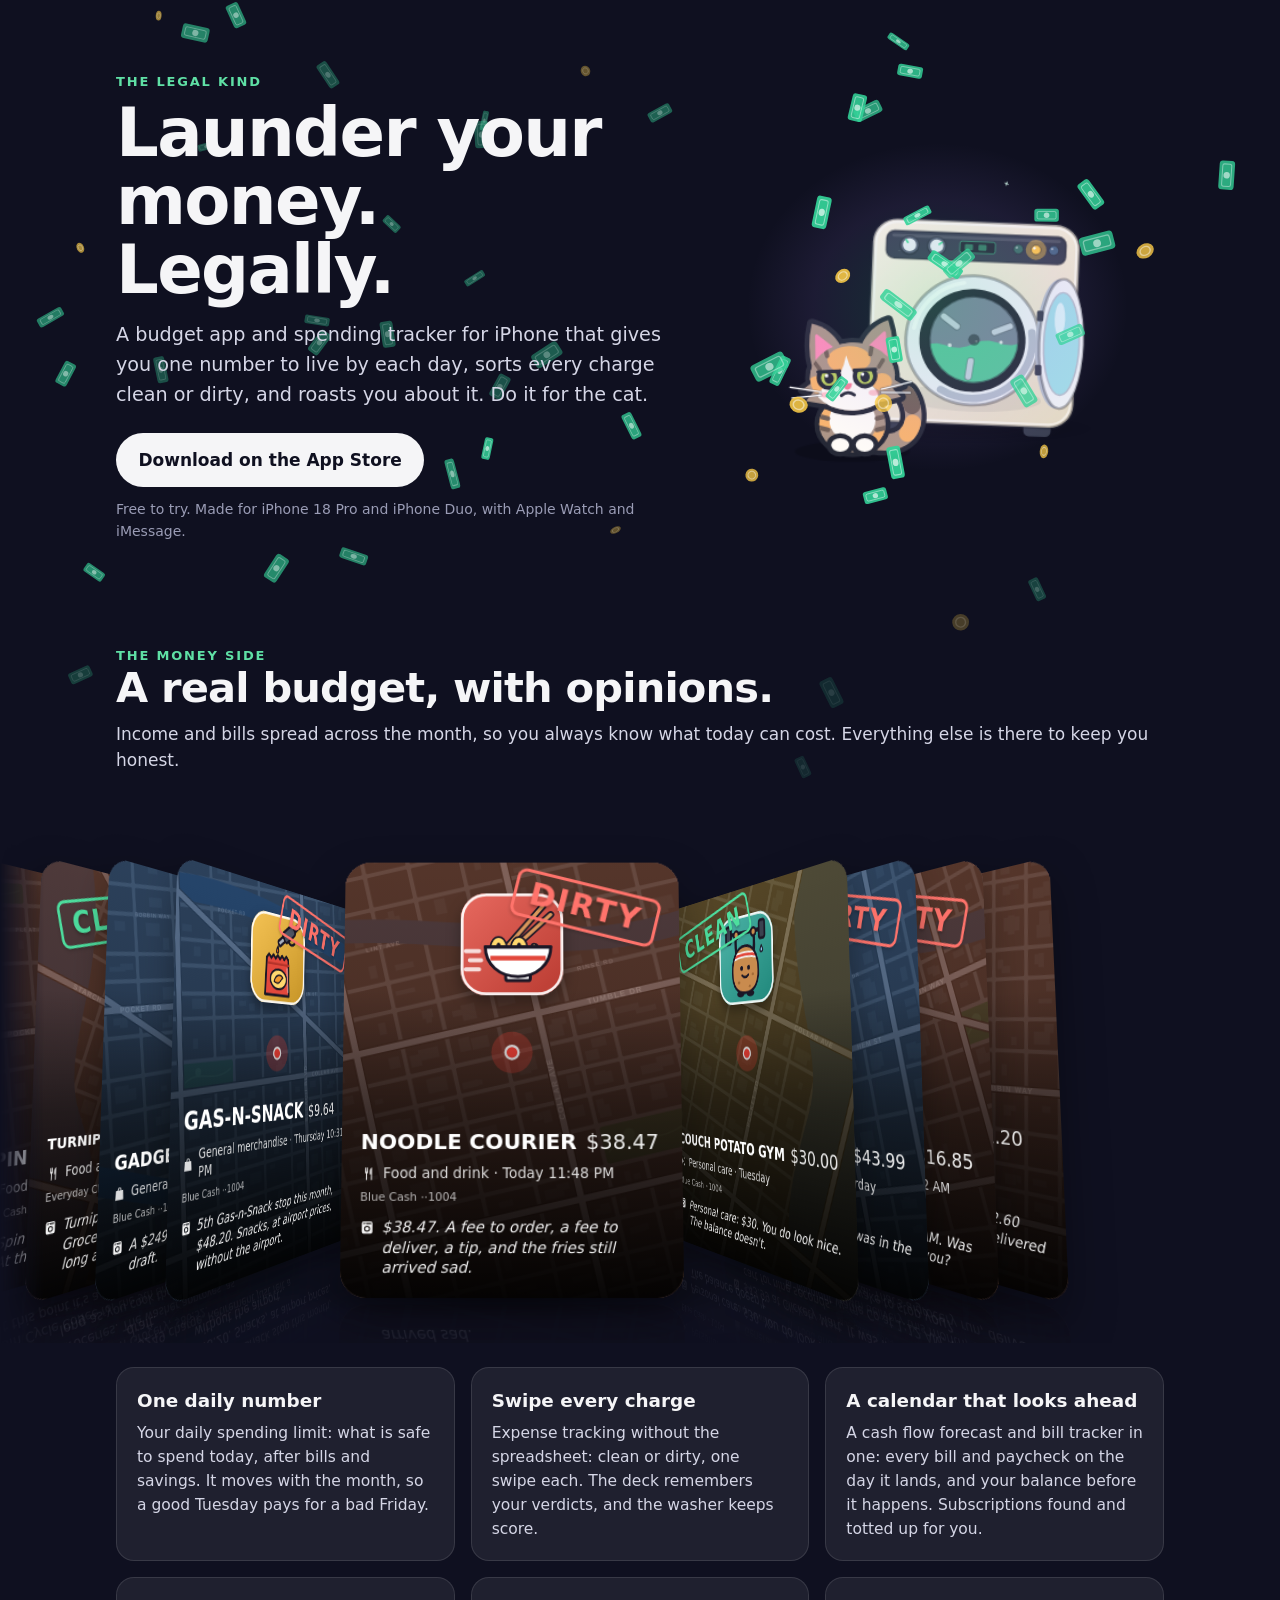
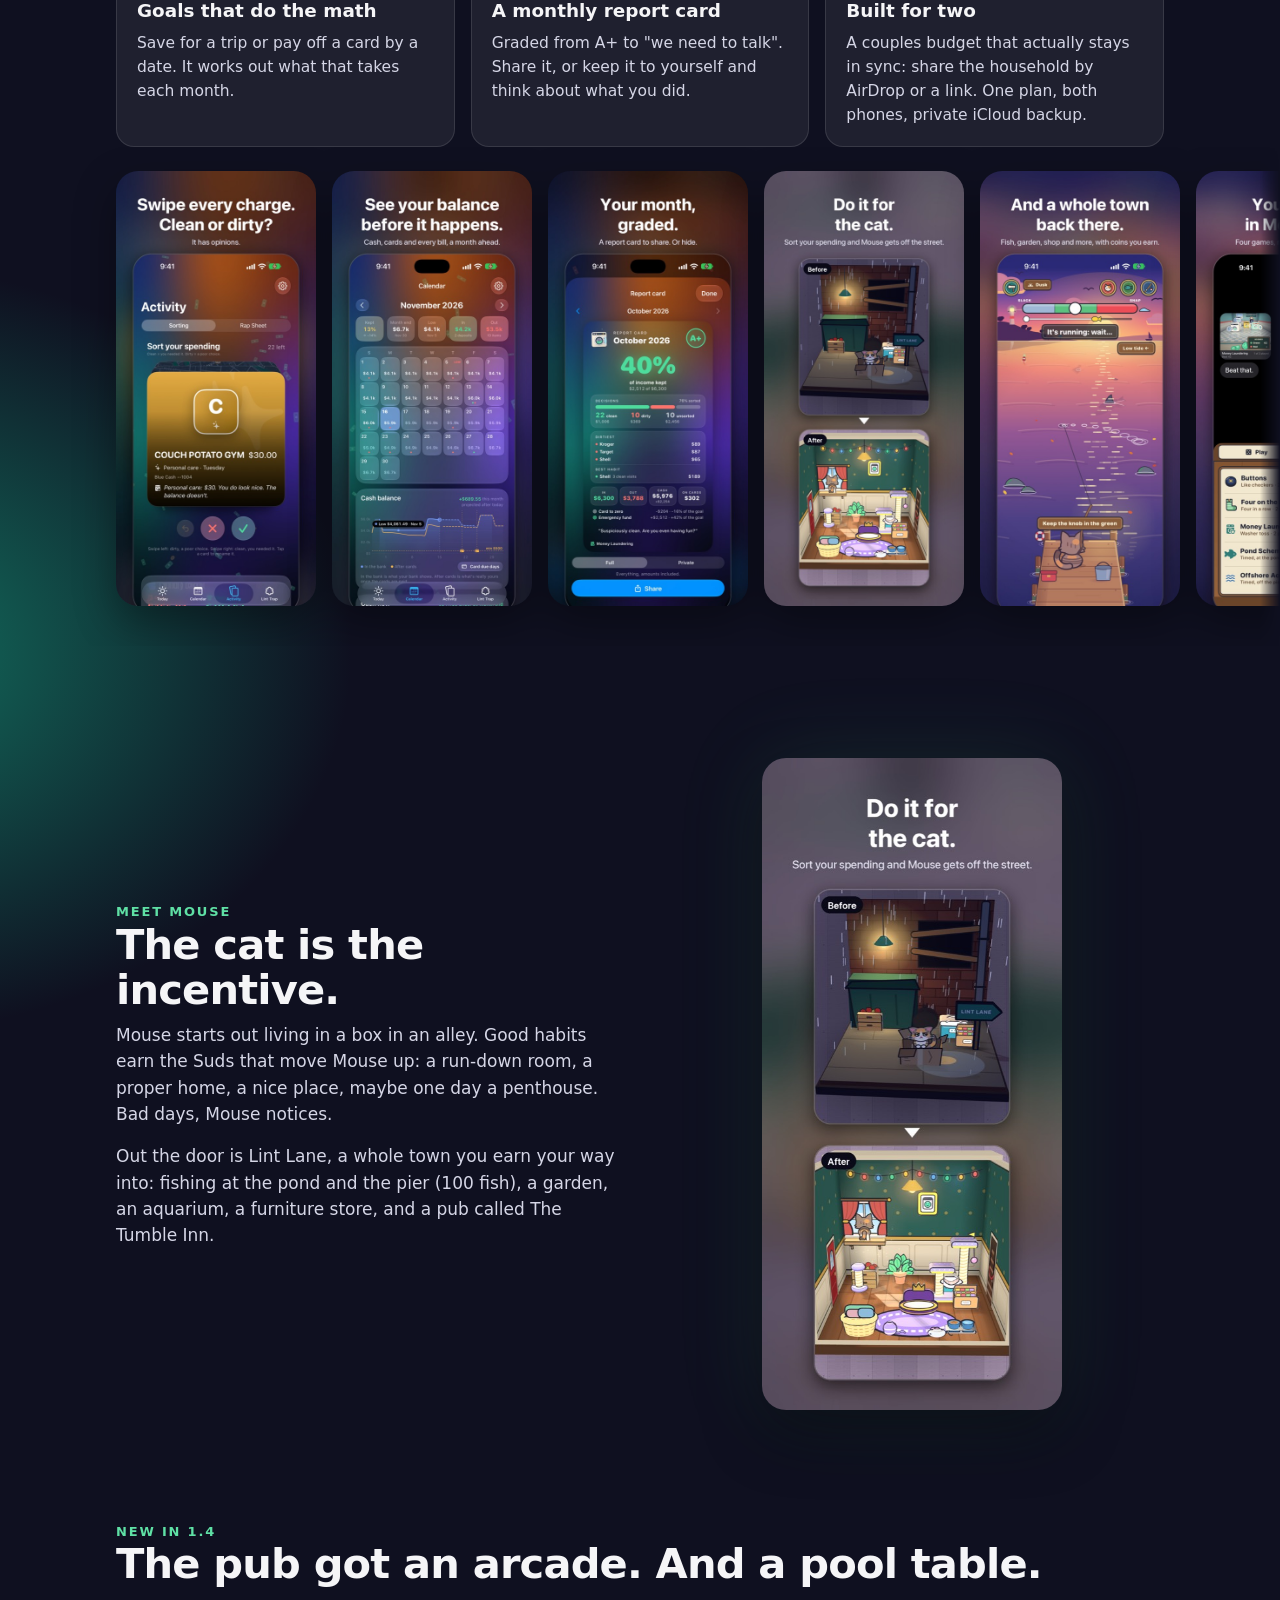
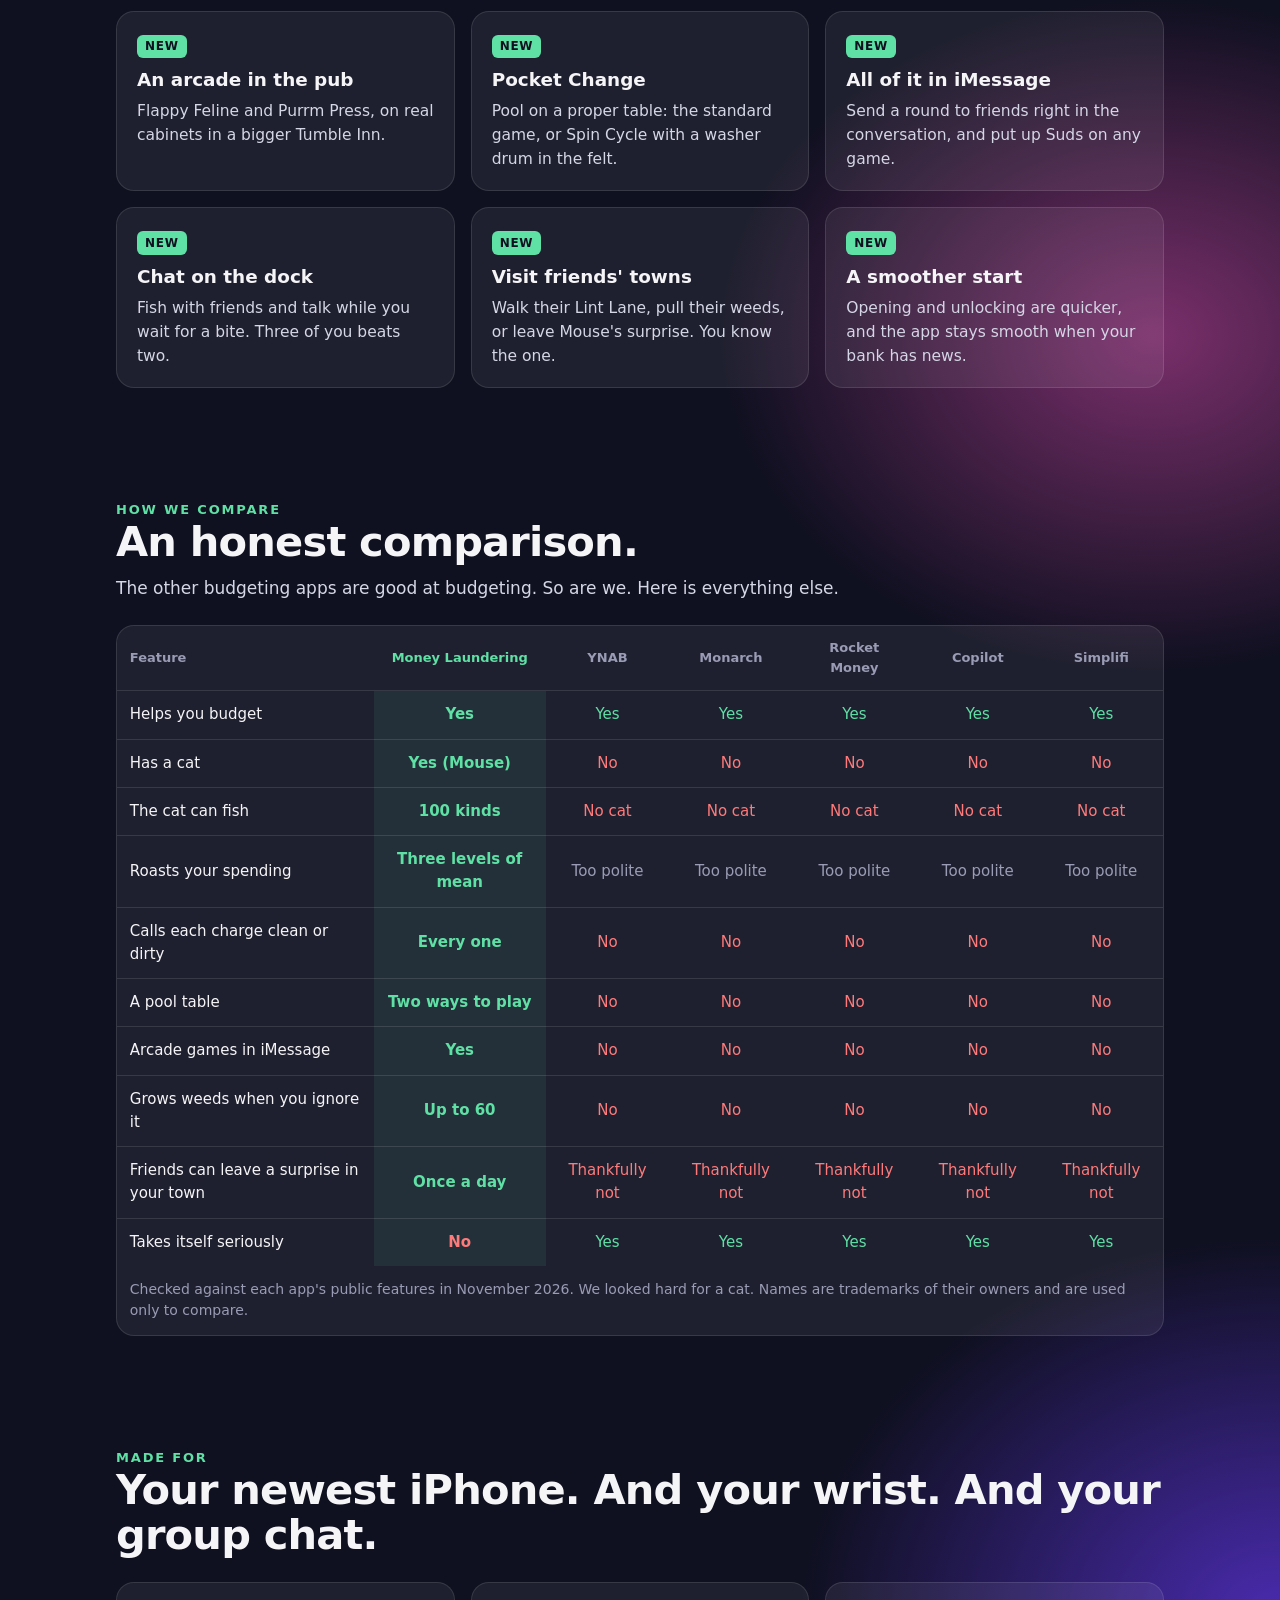
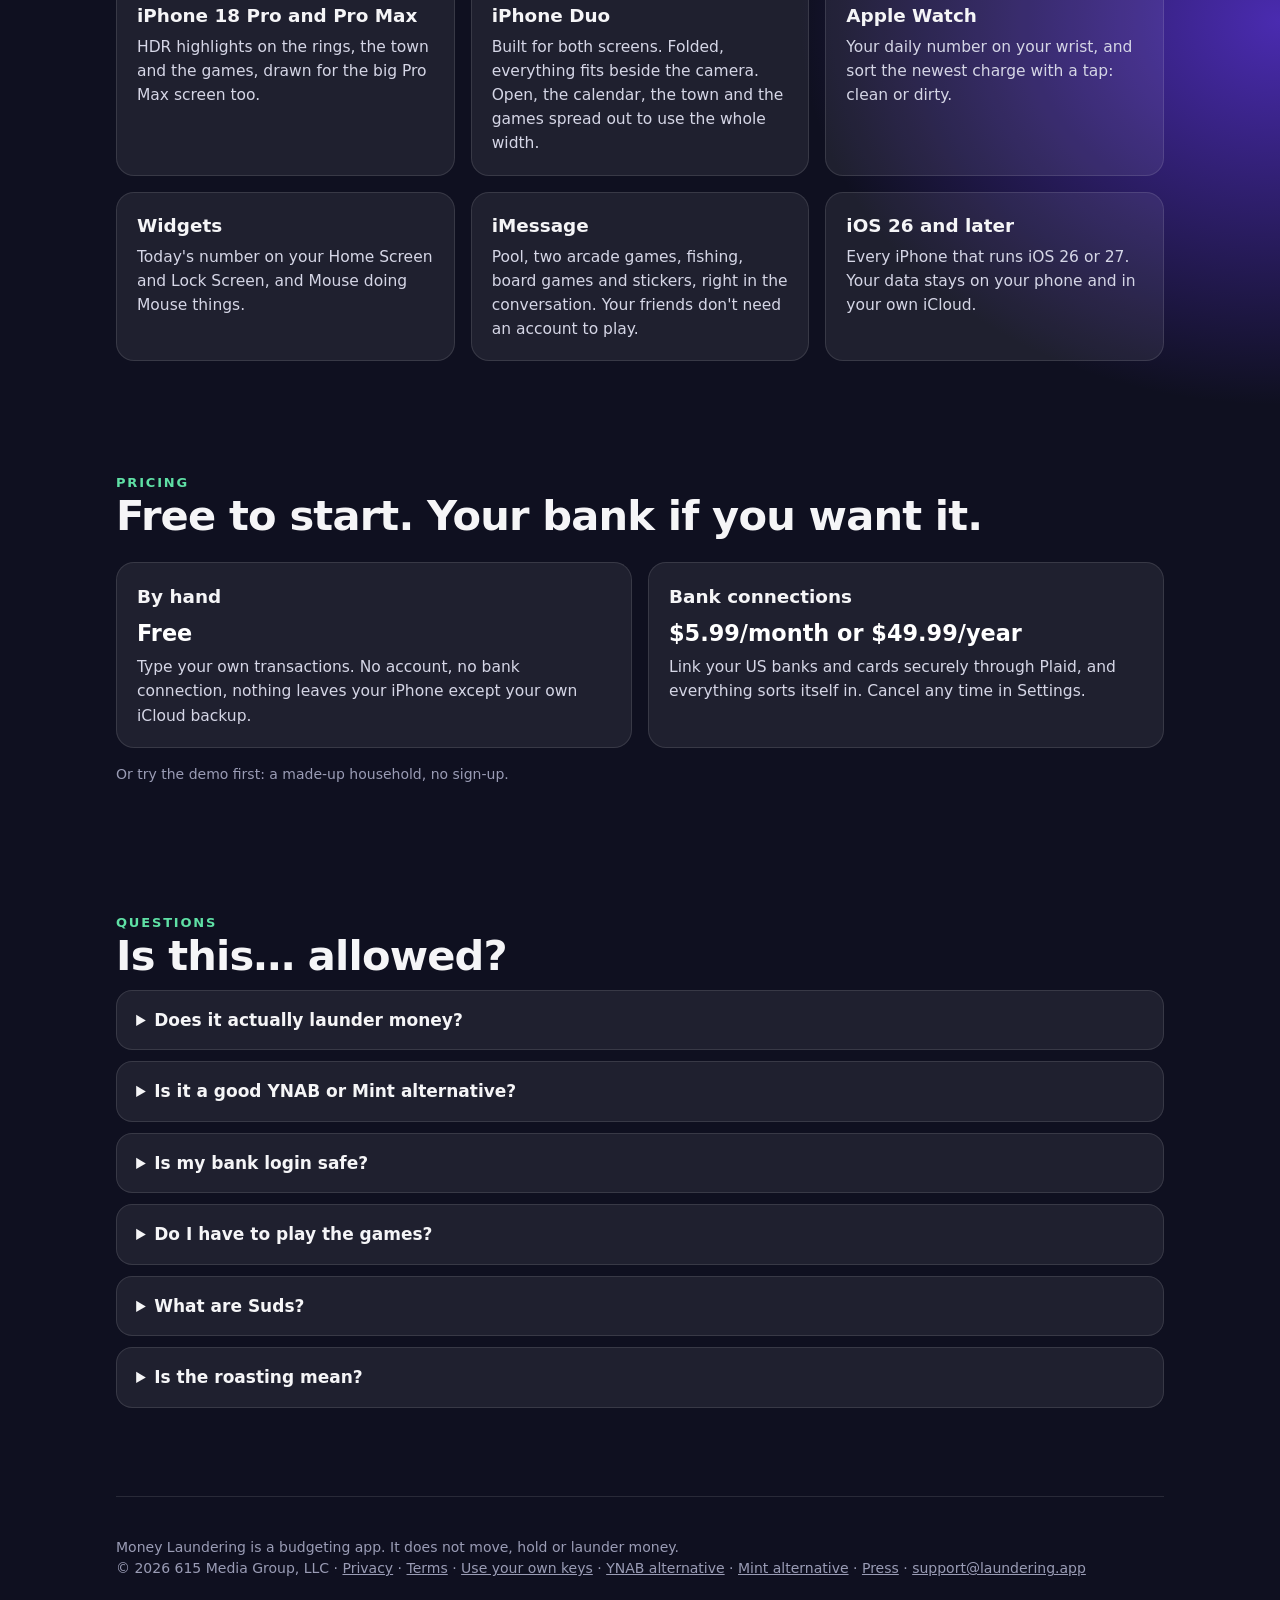
==== commit 1044580d: "Merge branch 'vortex'" ====
--- a/index.html
+++ b/index.html
@@ -13,6 +13,7 @@
   <meta name="keywords" content="budget app, budgeting app, budget planner, expense tracker, spending tracker, money manager, personal finance app, daily budget, paycheck budget, bill tracker, subscription tracker, savings goals, cash flow forecast, couples budget, YNAB alternative, Mint alternative, budget app for iPhone, iPhone 18 Pro, iPhone Duo, Apple Watch budget">
   <link rel="canonical" href="https://laundering.app/">
   <meta name="theme-color" content="#0f1020">
+  <meta name="color-scheme" content="dark">
   <meta name="apple-itunes-app" content="app-id=6831441351">
   <meta property="og:type" content="website">
   <meta property="og:site_name" content="Money Laundering">
@@ -184,7 +185,9 @@
     /* The money's big field (washer.js makes it): the page's full width from the top down to the carousel, over the washer
        and under the words. It takes no touch: presses still land on the washer's canvas, everything else on the page. */
     canvas.money-field { position: absolute; left: 0; top: 0; width: 100%; height: 0; z-index: 1; pointer-events: none; display: block; }
-    header.hero > div:first-child, section { position: relative; z-index: 2; }
+    /* The faint drift down the whole page: one canvas the size of the screen, fixed, edge to edge (safe areas included). */
+    canvas.money-ambient { position: fixed; inset: 0; width: 100%; min-width: 100vw; height: 100%; z-index: 1; pointer-events: none; display: block; }
+    header.hero > div:first-child, section, footer { position: relative; z-index: 2; }
     /* Our own download bar: Safari's app banner scrolls away, this one slides in once the App Store button is out of sight. */
     .getbar { position: fixed; z-index: 20; left: 0; right: 0; top: 0; display: flex; align-items: center; gap: .75rem;
               padding: calc(.55rem + env(safe-area-inset-top)) max(1rem, env(safe-area-inset-right)) .55rem max(1rem, env(safe-area-inset-left));
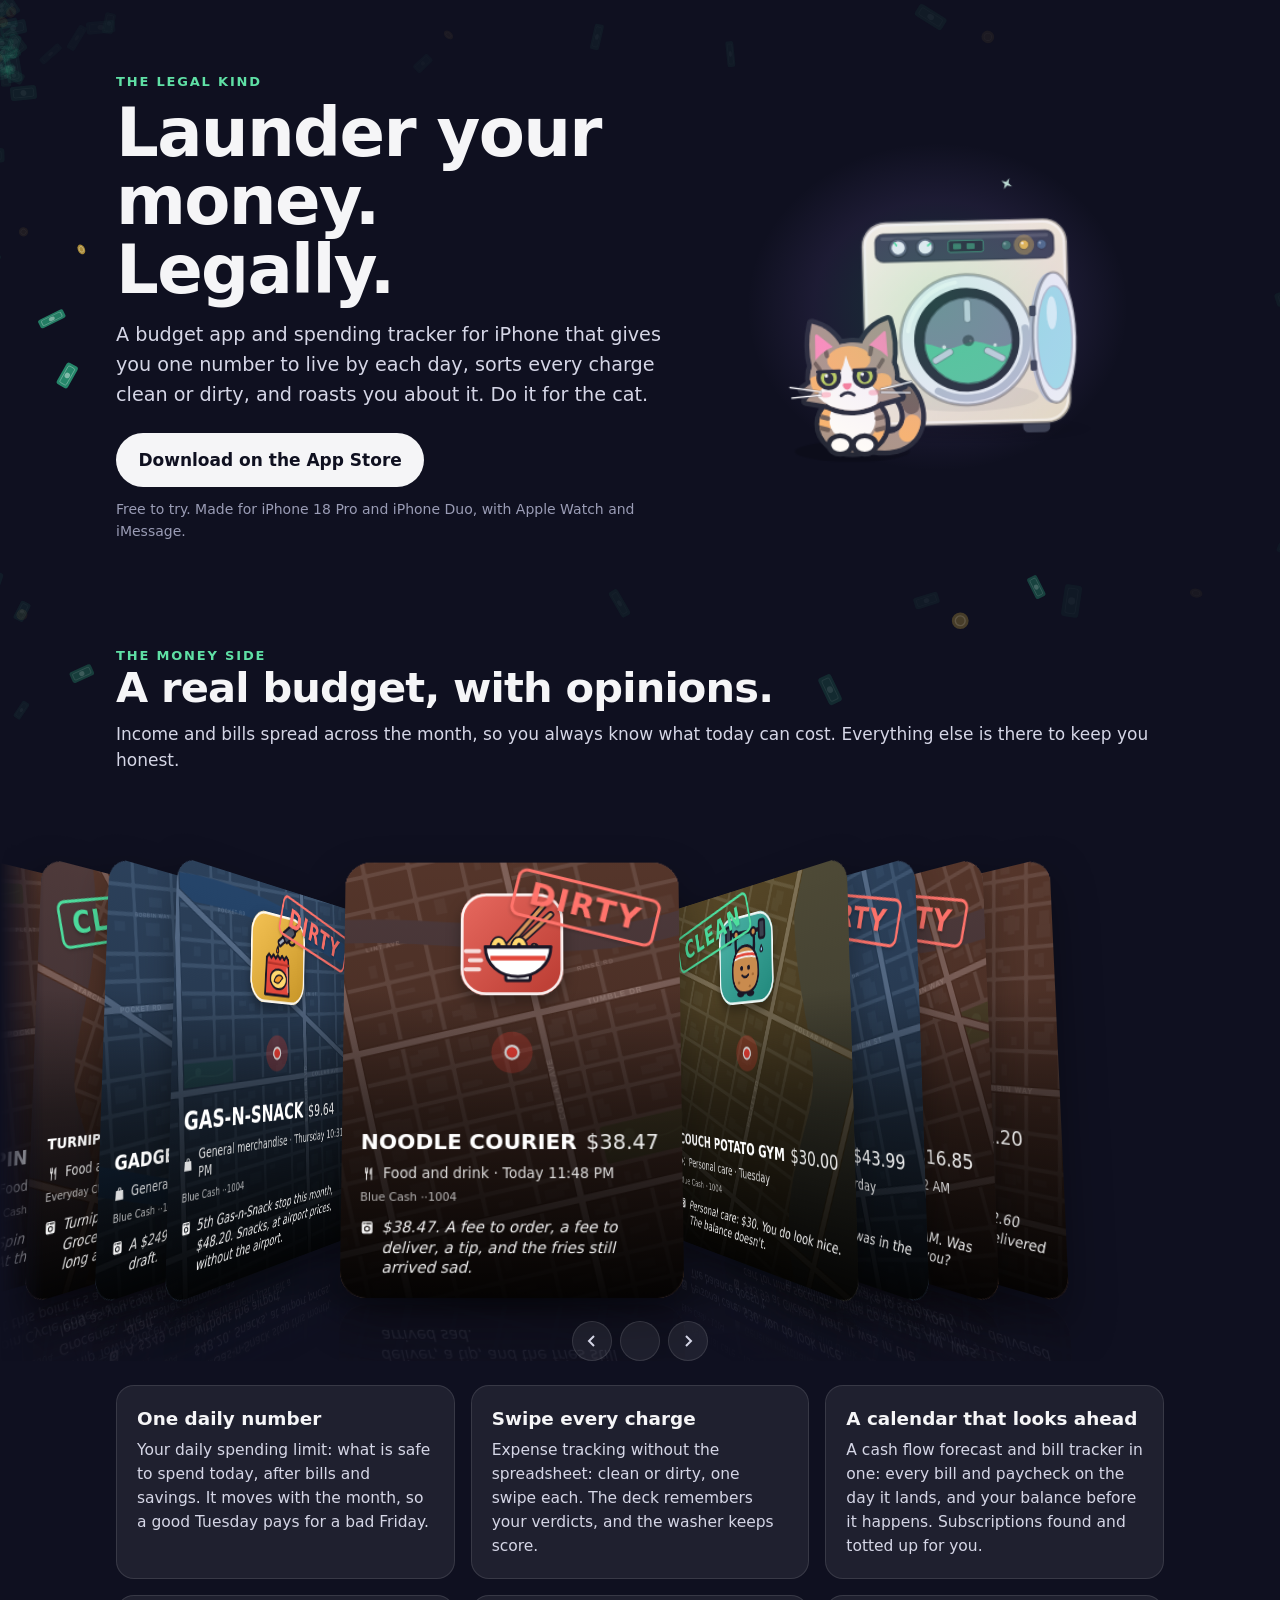
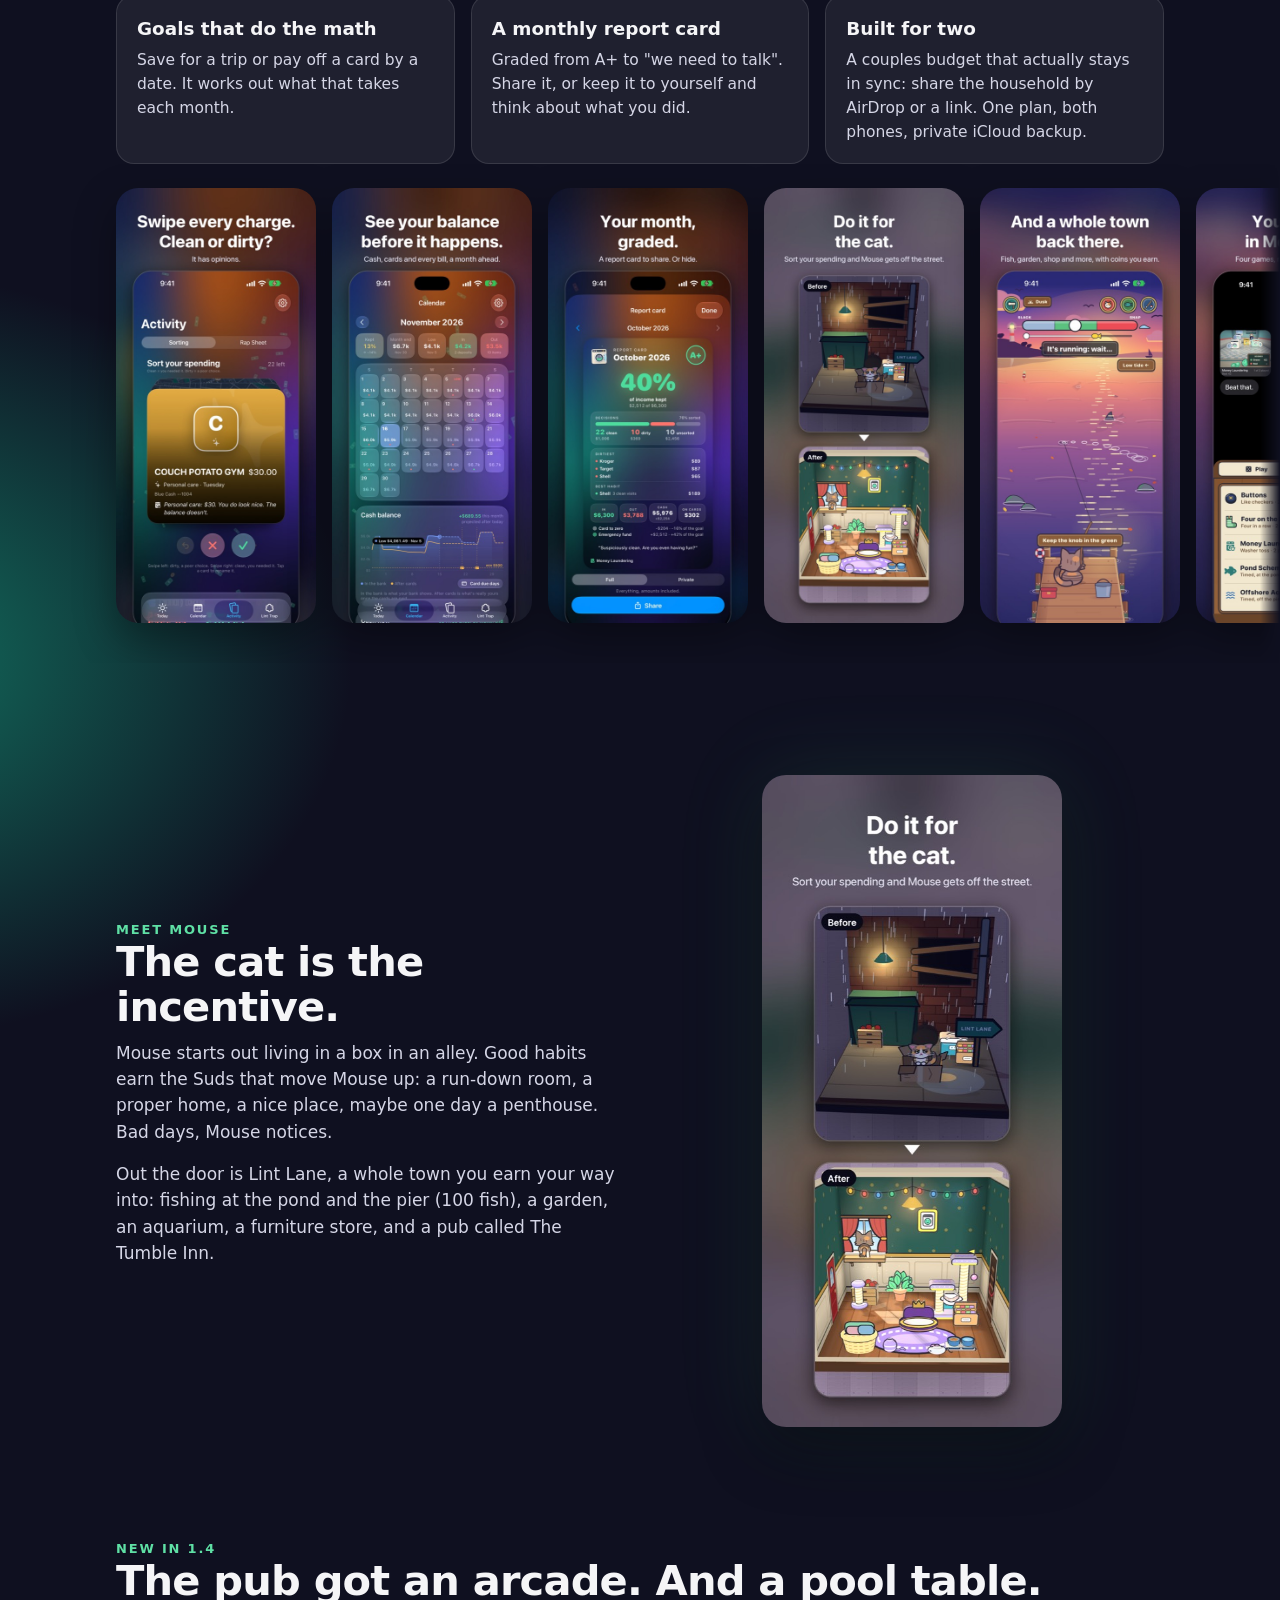
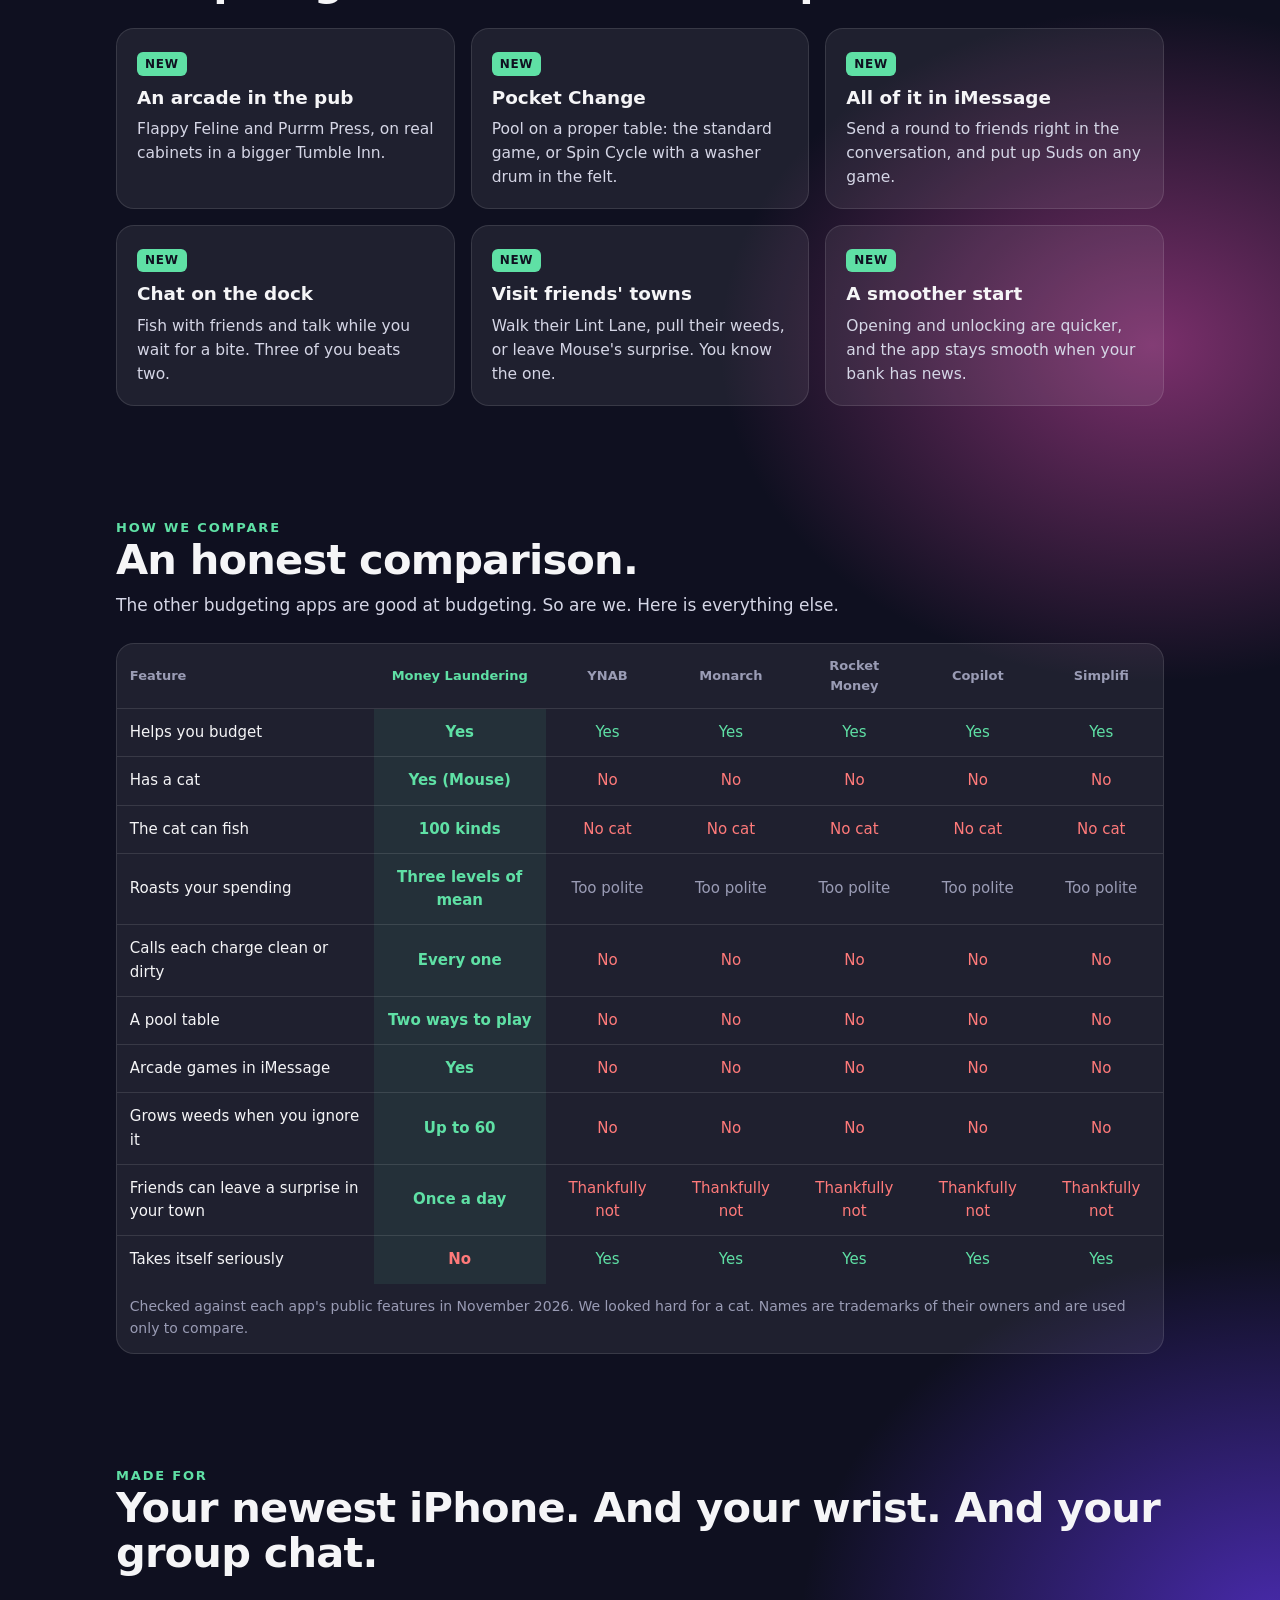
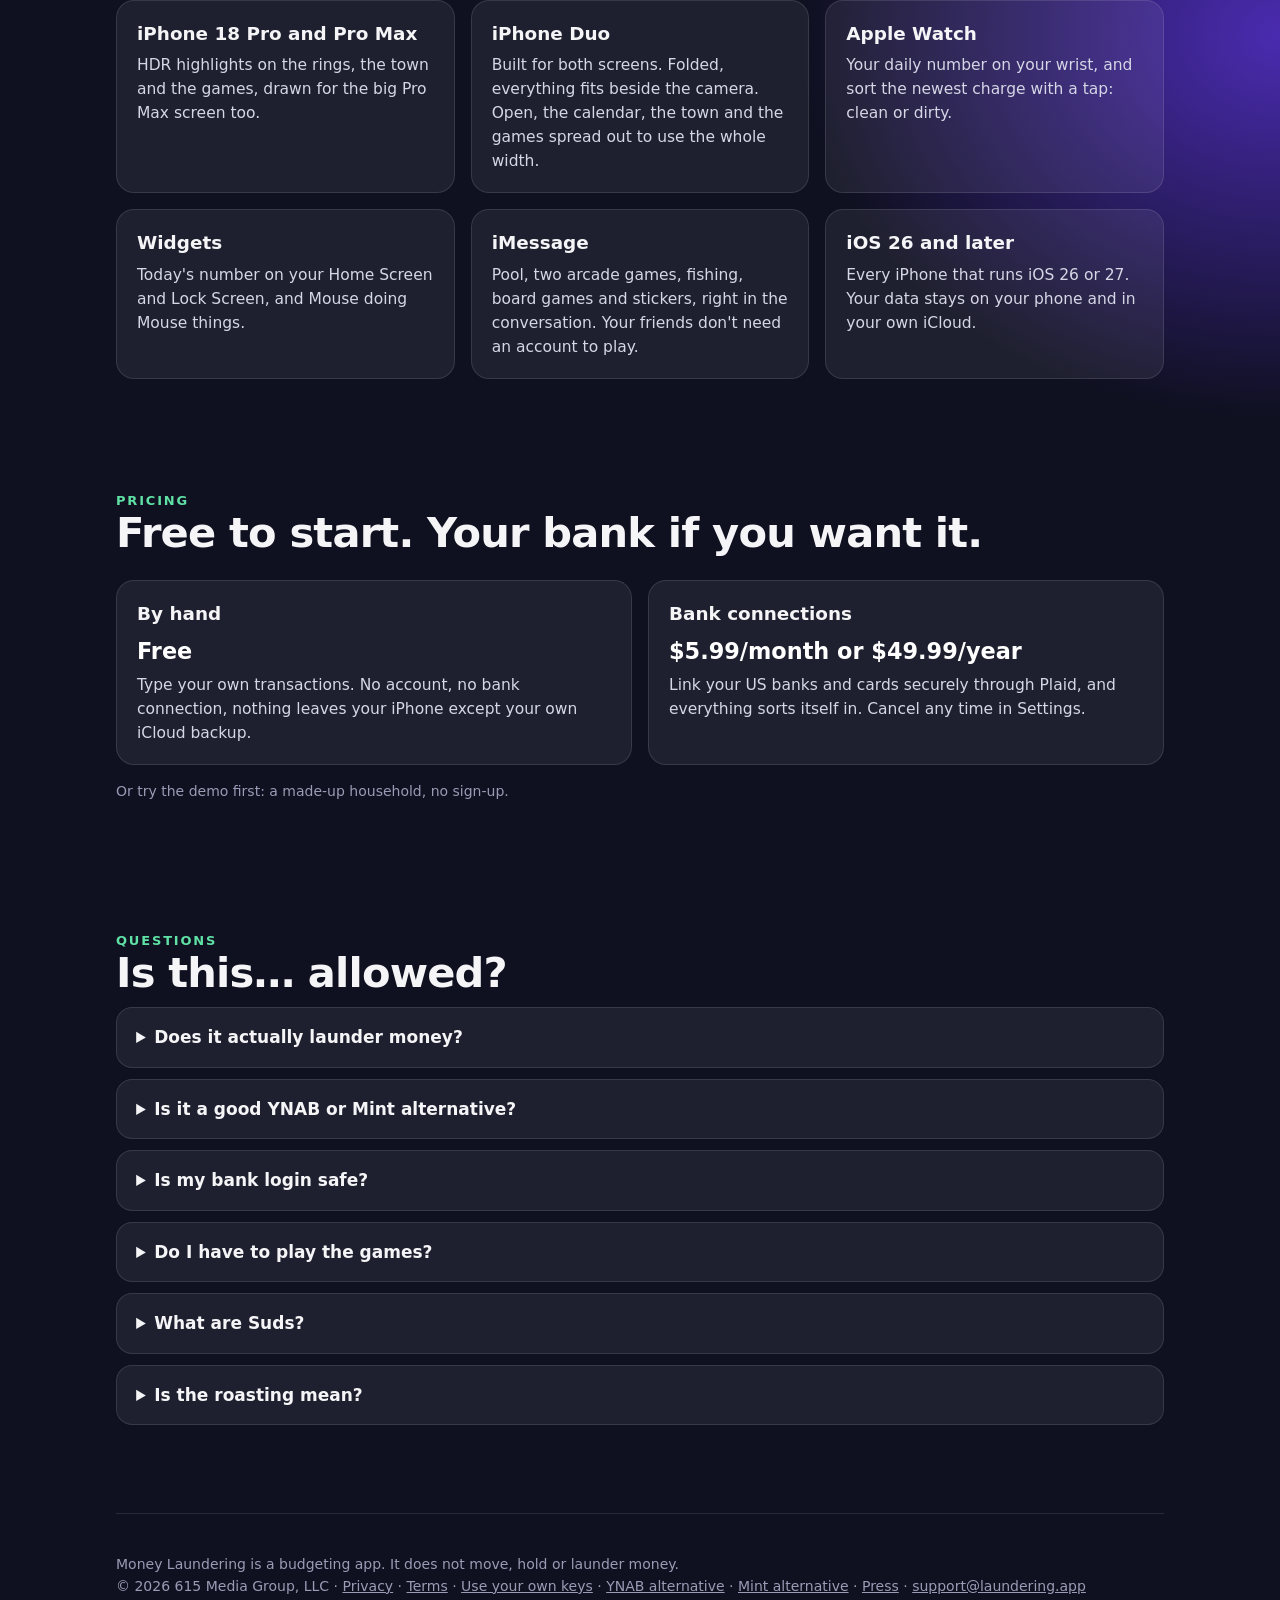
==== commit 9bdd855f: "Faint money drift down the whole page, pulled gently towards the washer; color-scheme meta; duo-test" ====
--- a/index.html
+++ b/index.html
@@ -274,6 +274,11 @@
       <p>Income and bills spread across the month, so you always know what today can cost. Everything else is there to keep you honest.</p>
       <div class="flow" id="deck-flow" role="region" aria-roledescription="carousel" aria-label="The sort deck: ten charges and their verdicts">
         <div class="flow-stage" tabindex="0" aria-label="Cards. Use the left and right arrow keys, or swipe."><div class="flow-track"></div></div>
+        <div class="flow-ui">
+          <button type="button" data-flow="prev" aria-label="Previous card"><svg viewBox="0 0 16 16" fill="none" stroke="currentColor" stroke-width="2" aria-hidden="true"><path d="M10 3 5 8l5 5"/></svg></button>
+          <button type="button" data-flow="play" aria-label="Pause the cards"></button>
+          <button type="button" data-flow="next" aria-label="Next card"><svg viewBox="0 0 16 16" fill="none" stroke="currentColor" stroke-width="2" aria-hidden="true"><path d="m6 3 5 5-5 5"/></svg></button>
+        </div>
       </div>
       <div class="grid">
         <div class="card"><h3>One daily number</h3><p>Your daily spending limit: what is safe to spend today, after bills and savings. It moves with the month, so a good Tuesday pays for a bad Friday.</p></div>
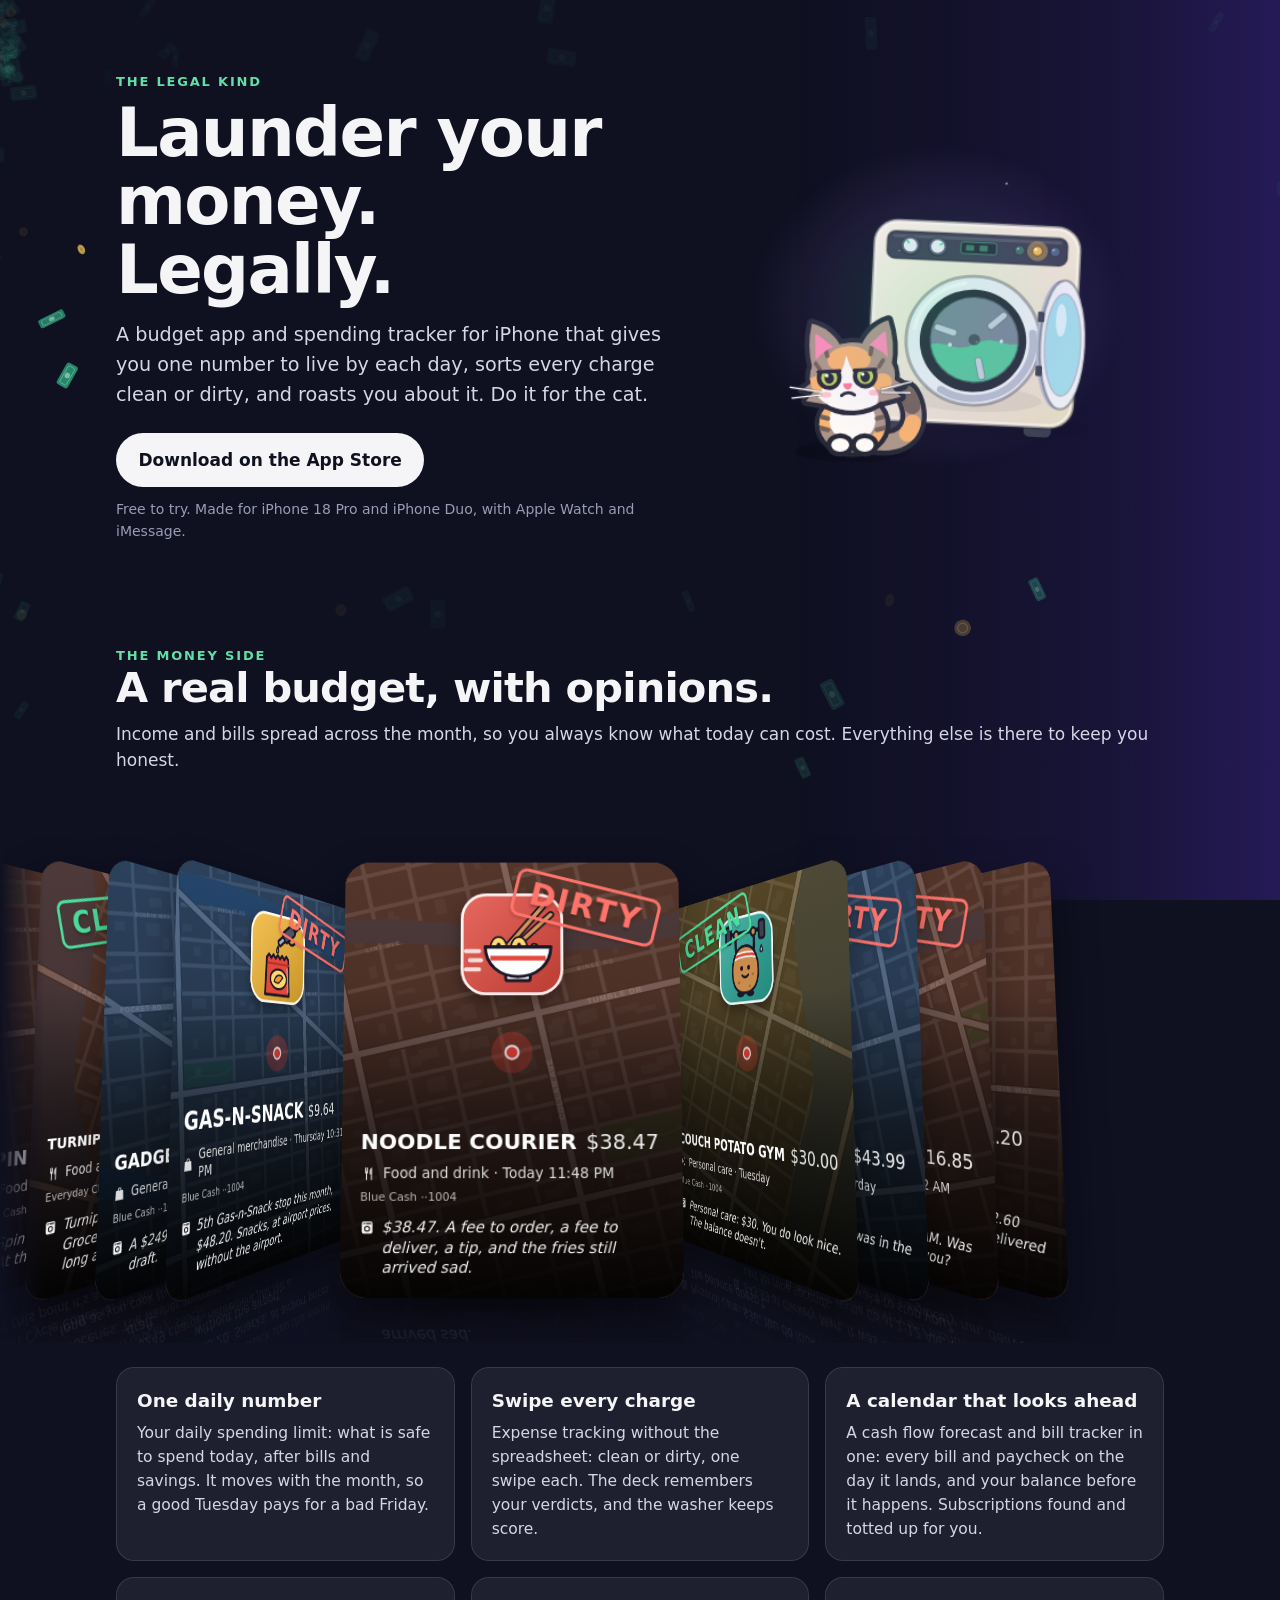
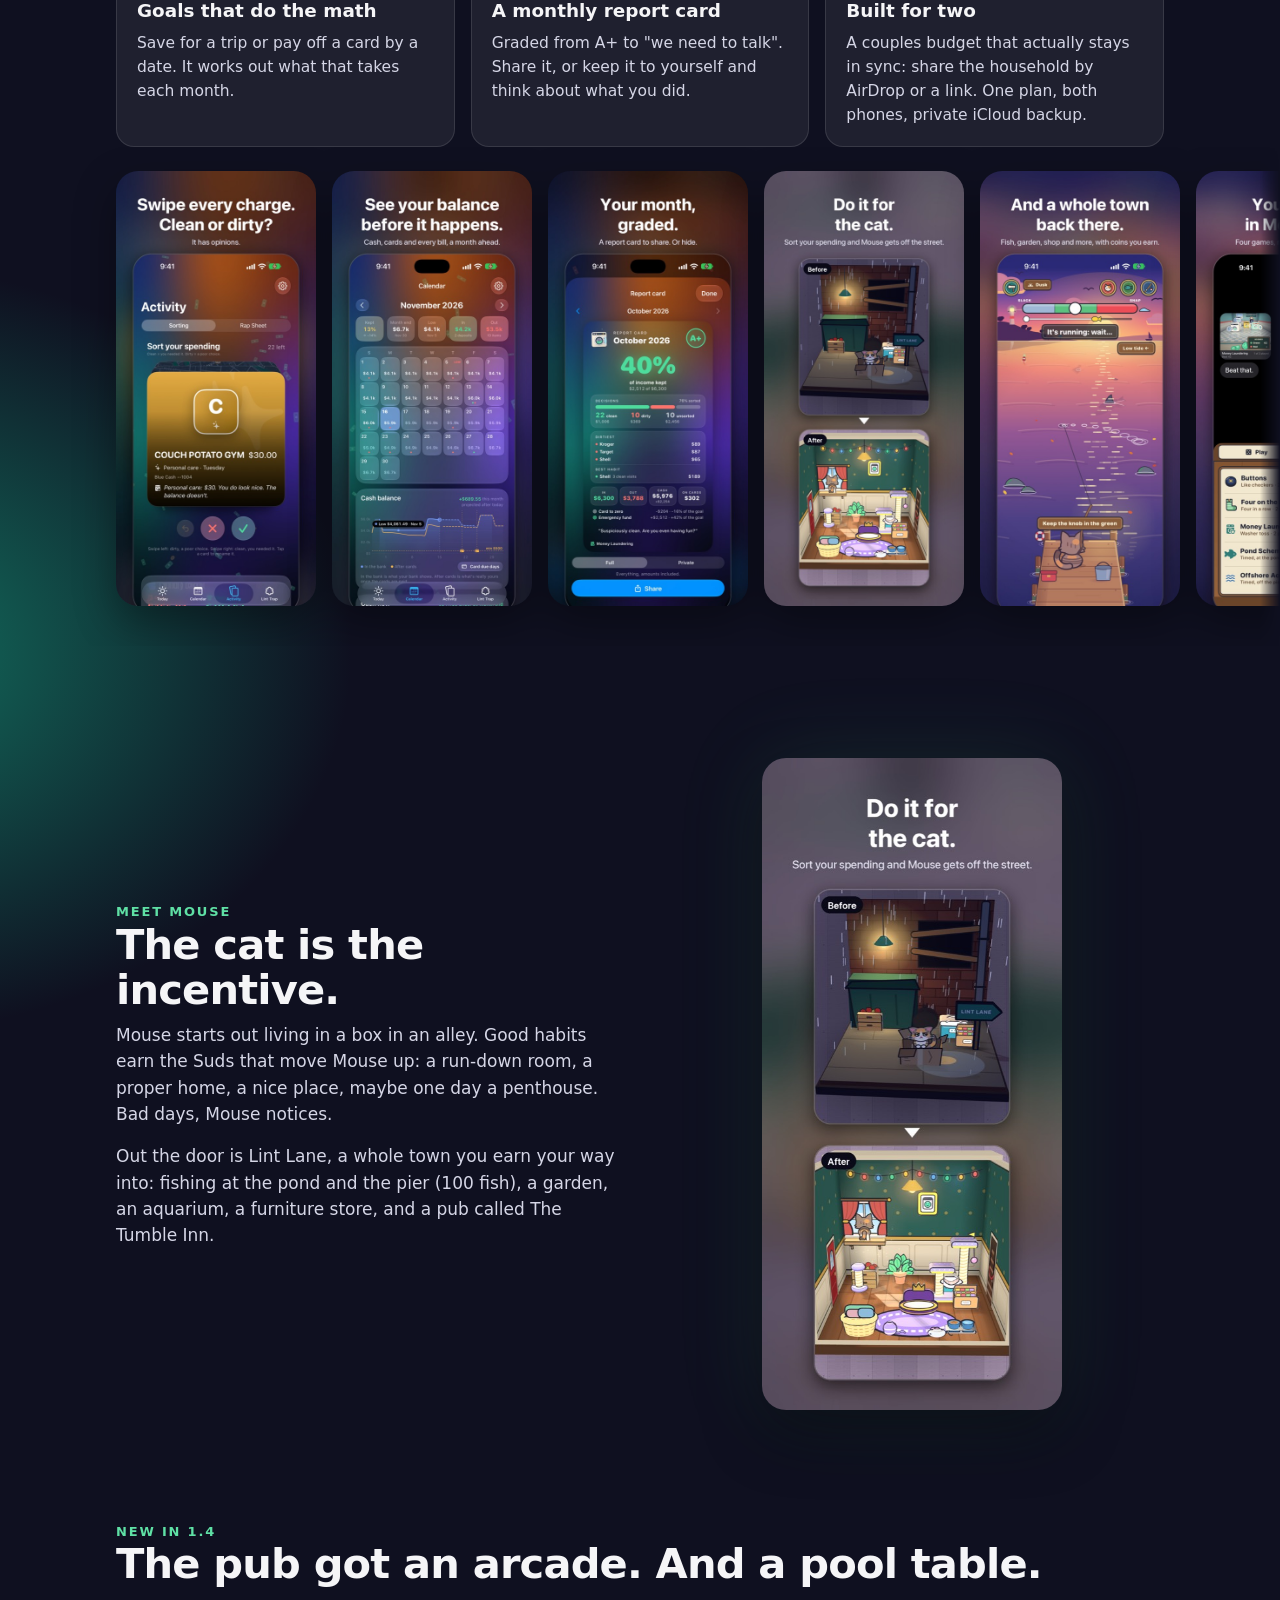
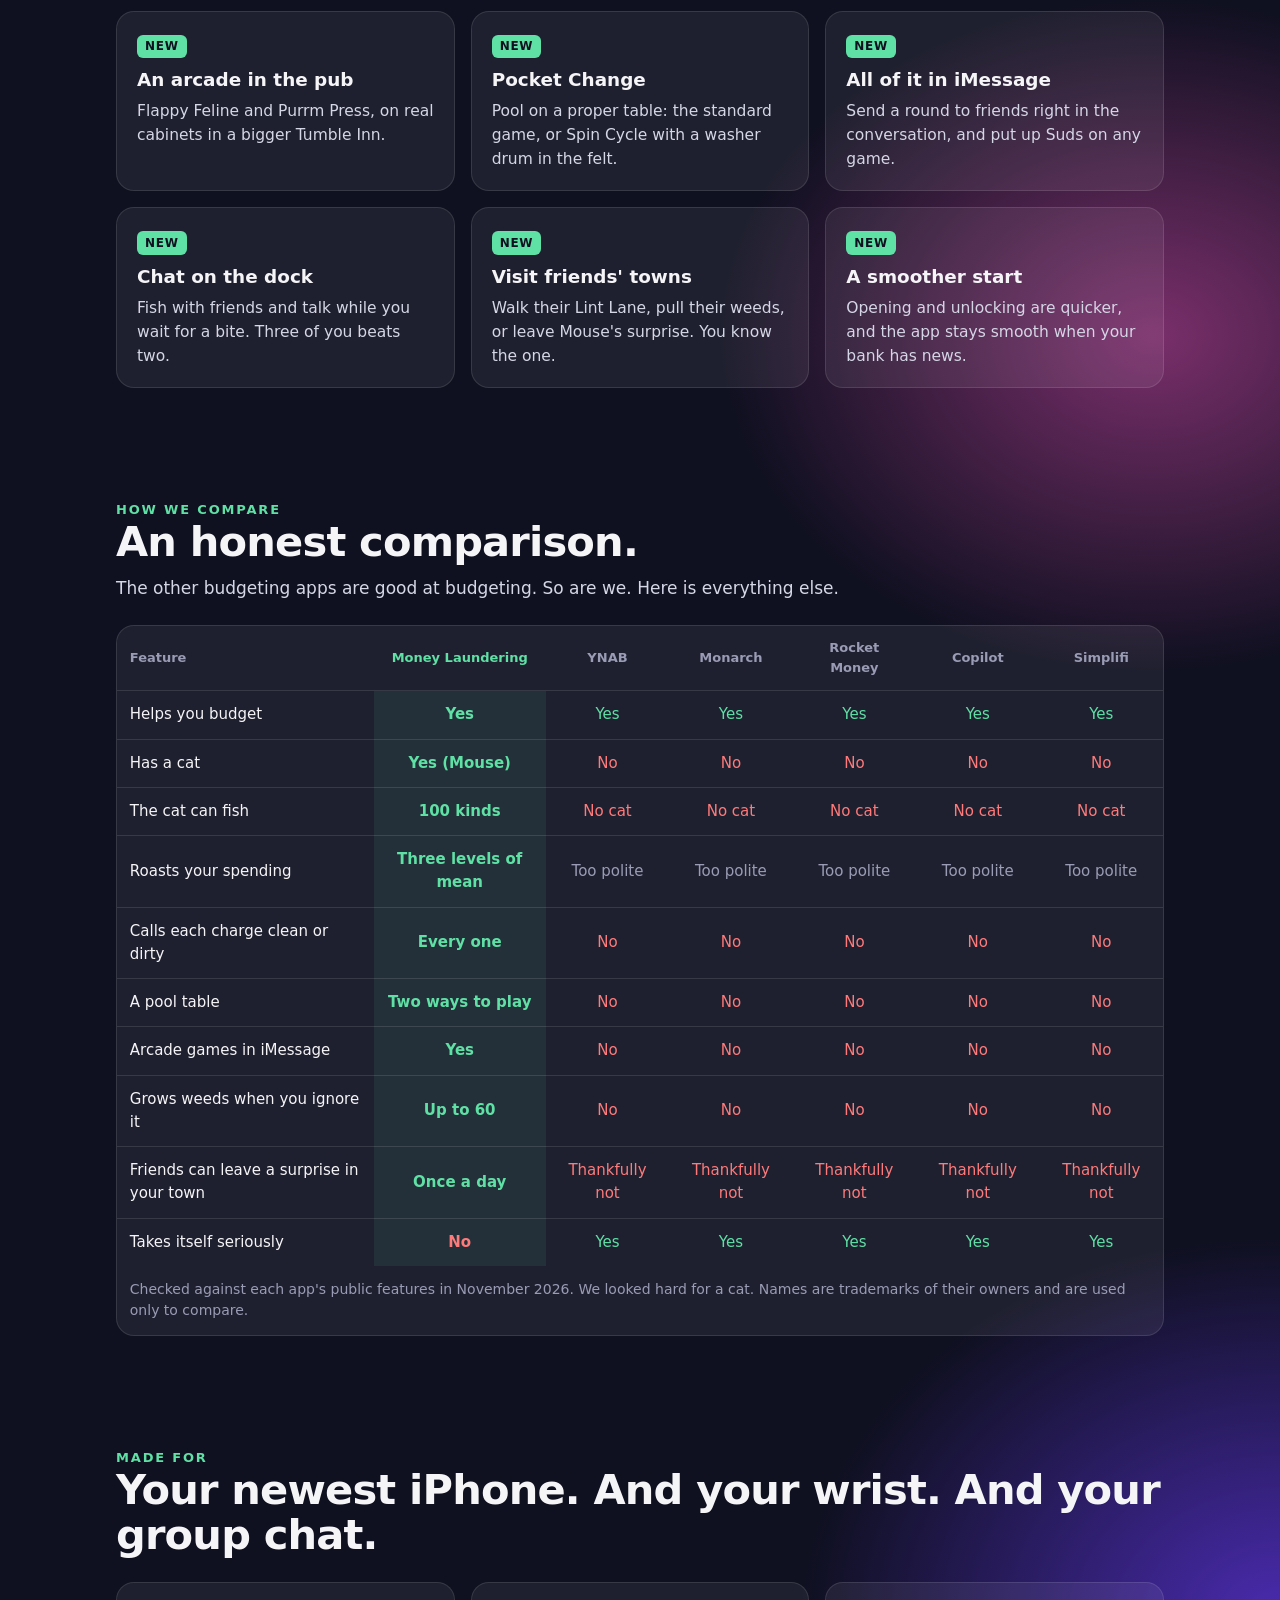
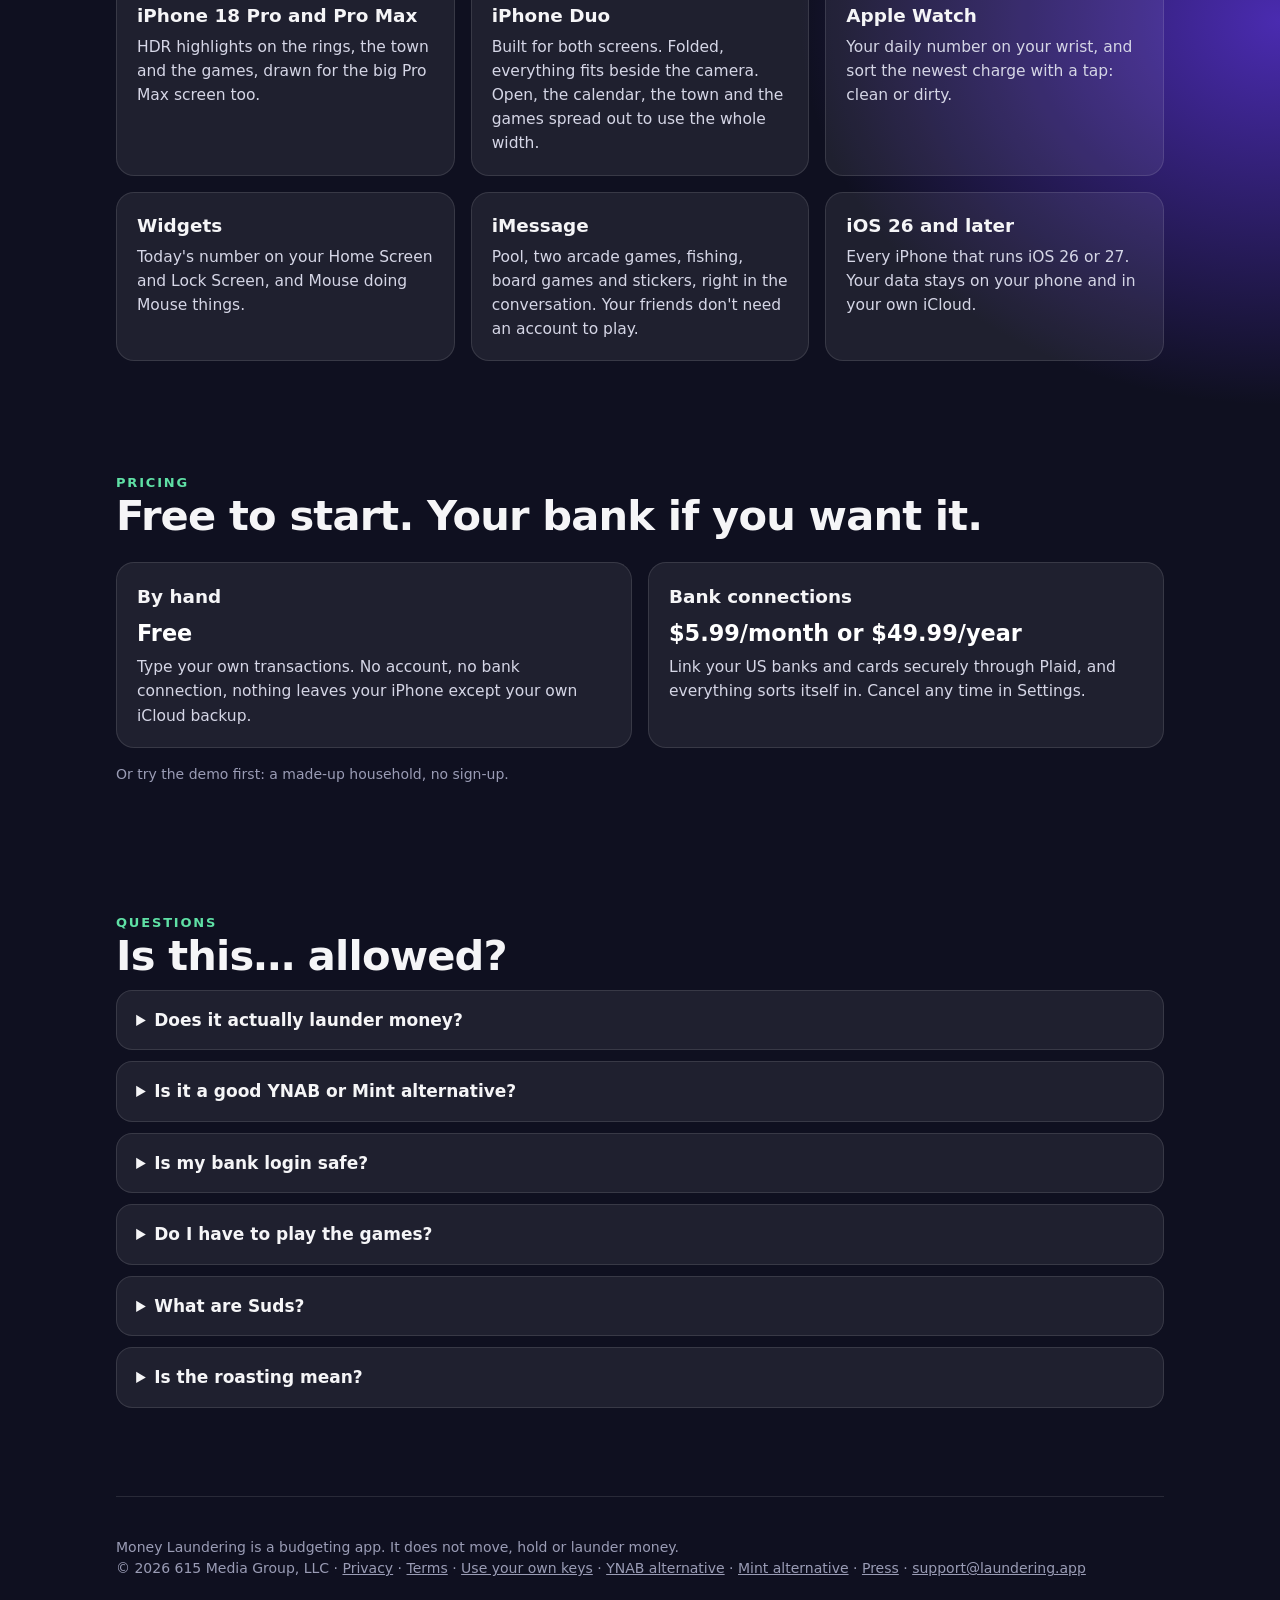
==== commit 385ed53e: "A soft purple glow down the right edge, and html's colour set to match it, so Safari's camera strip " ====
--- a/index.html
+++ b/index.html
@@ -147,17 +147,21 @@
             /* from the screen's edge to the content column's edge (the column is 68rem wide at most, centred) */
             --bl: calc(max(0px, (100vw - 68rem) / 2) + var(--gl)); --br: calc(max(0px, (100vw - 68rem) / 2) + var(--gr)); }
     * { box-sizing: border-box; }
-    /* The background is on html so it also paints under the safe areas (viewport-fit=cover). */
-    html {
-      -webkit-text-size-adjust: 100%; min-height: 100%; background-color: #0f1020;
+    /* The iPhone Duo's camera strip is Safari's own (laundering.app/duo-test, Nov 25: no safe area there, and Safari tints it
+       from the html background COLOUR). So html carries only that colour, #251a57, and the page's picture is on body, with a
+       soft purple glow down the right-hand edge (.edge-glow) that is exactly #251a57 at the edge: the strip reads as part of
+       the page instead of a black bar (founder: "Add a soft glow"). */
+    html { -webkit-text-size-adjust: 100%; min-height: 100%; background-color: #251a57; }
+    body { margin: 0; min-height: 100vh; font: 17px/1.55 -apple-system, system-ui, "Segoe UI", sans-serif; color: var(--ink); overflow-x: clip;
       background:
         radial-gradient(60rem 40rem at 85% -10%, #b4551f 0%, transparent 60%),
         radial-gradient(50rem 40rem at -10% 35%, #12705f 0%, transparent 60%),
         radial-gradient(45rem 35rem at 90% 55%, #7a2f6b 0%, transparent 60%),
         radial-gradient(50rem 40rem at 100% 75%, #4a2bb0 0%, transparent 60%),
-        #0f1020;
-    }
-    body { margin: 0; font: 17px/1.55 -apple-system, system-ui, "Segoe UI", sans-serif; color: var(--ink); overflow-x: clip; }
+        #0f1020; }
+    /* #4a2bb0 at 38% over #0f1020 = #251a57 at the very edge, fading out inward. Behind everything (money z 1, text z 2). */
+    .edge-glow { position: fixed; top: 0; bottom: 0; right: 0; width: clamp(110px, 38vw, 520px); z-index: 0; pointer-events: none;
+                 background: linear-gradient(to left, rgba(74,43,176,.38), rgba(74,43,176,.16) 35%, transparent); }
     a { color: var(--mint); }
     .wrap { width: min(68rem, 100%); margin: 0 auto; padding: 0 var(--gr) 0 var(--gl); }
     header.hero { display: grid; grid-template-columns: 1.1fr .9fr; gap: 2.5rem; align-items: center; padding: 4.5rem 0 3rem; }
@@ -246,6 +250,7 @@
   <noscript><style>.hero .art { display: none; } .flow { display: none; }</style></noscript>
 </head>
 <body>
+  <div class="edge-glow" aria-hidden="true"></div>
   <div class="getbar" id="getbar" aria-hidden="true">
     <img src="/icon-192.png" width="40" height="40" alt="">
     <div class="t"><b>Money Laundering</b><span>Budget, bills &amp; a judgy cat</span></div>
@@ -274,11 +279,6 @@
       <p>Income and bills spread across the month, so you always know what today can cost. Everything else is there to keep you honest.</p>
       <div class="flow" id="deck-flow" role="region" aria-roledescription="carousel" aria-label="The sort deck: ten charges and their verdicts">
         <div class="flow-stage" tabindex="0" aria-label="Cards. Use the left and right arrow keys, or swipe."><div class="flow-track"></div></div>
-        <div class="flow-ui">
-          <button type="button" data-flow="prev" aria-label="Previous card"><svg viewBox="0 0 16 16" fill="none" stroke="currentColor" stroke-width="2" aria-hidden="true"><path d="M10 3 5 8l5 5"/></svg></button>
-          <button type="button" data-flow="play" aria-label="Pause the cards"></button>
-          <button type="button" data-flow="next" aria-label="Next card"><svg viewBox="0 0 16 16" fill="none" stroke="currentColor" stroke-width="2" aria-hidden="true"><path d="m6 3 5 5-5 5"/></svg></button>
-        </div>
       </div>
       <div class="grid">
         <div class="card"><h3>One daily number</h3><p>Your daily spending limit: what is safe to spend today, after bills and savings. It moves with the month, so a good Tuesday pays for a bad Friday.</p></div>
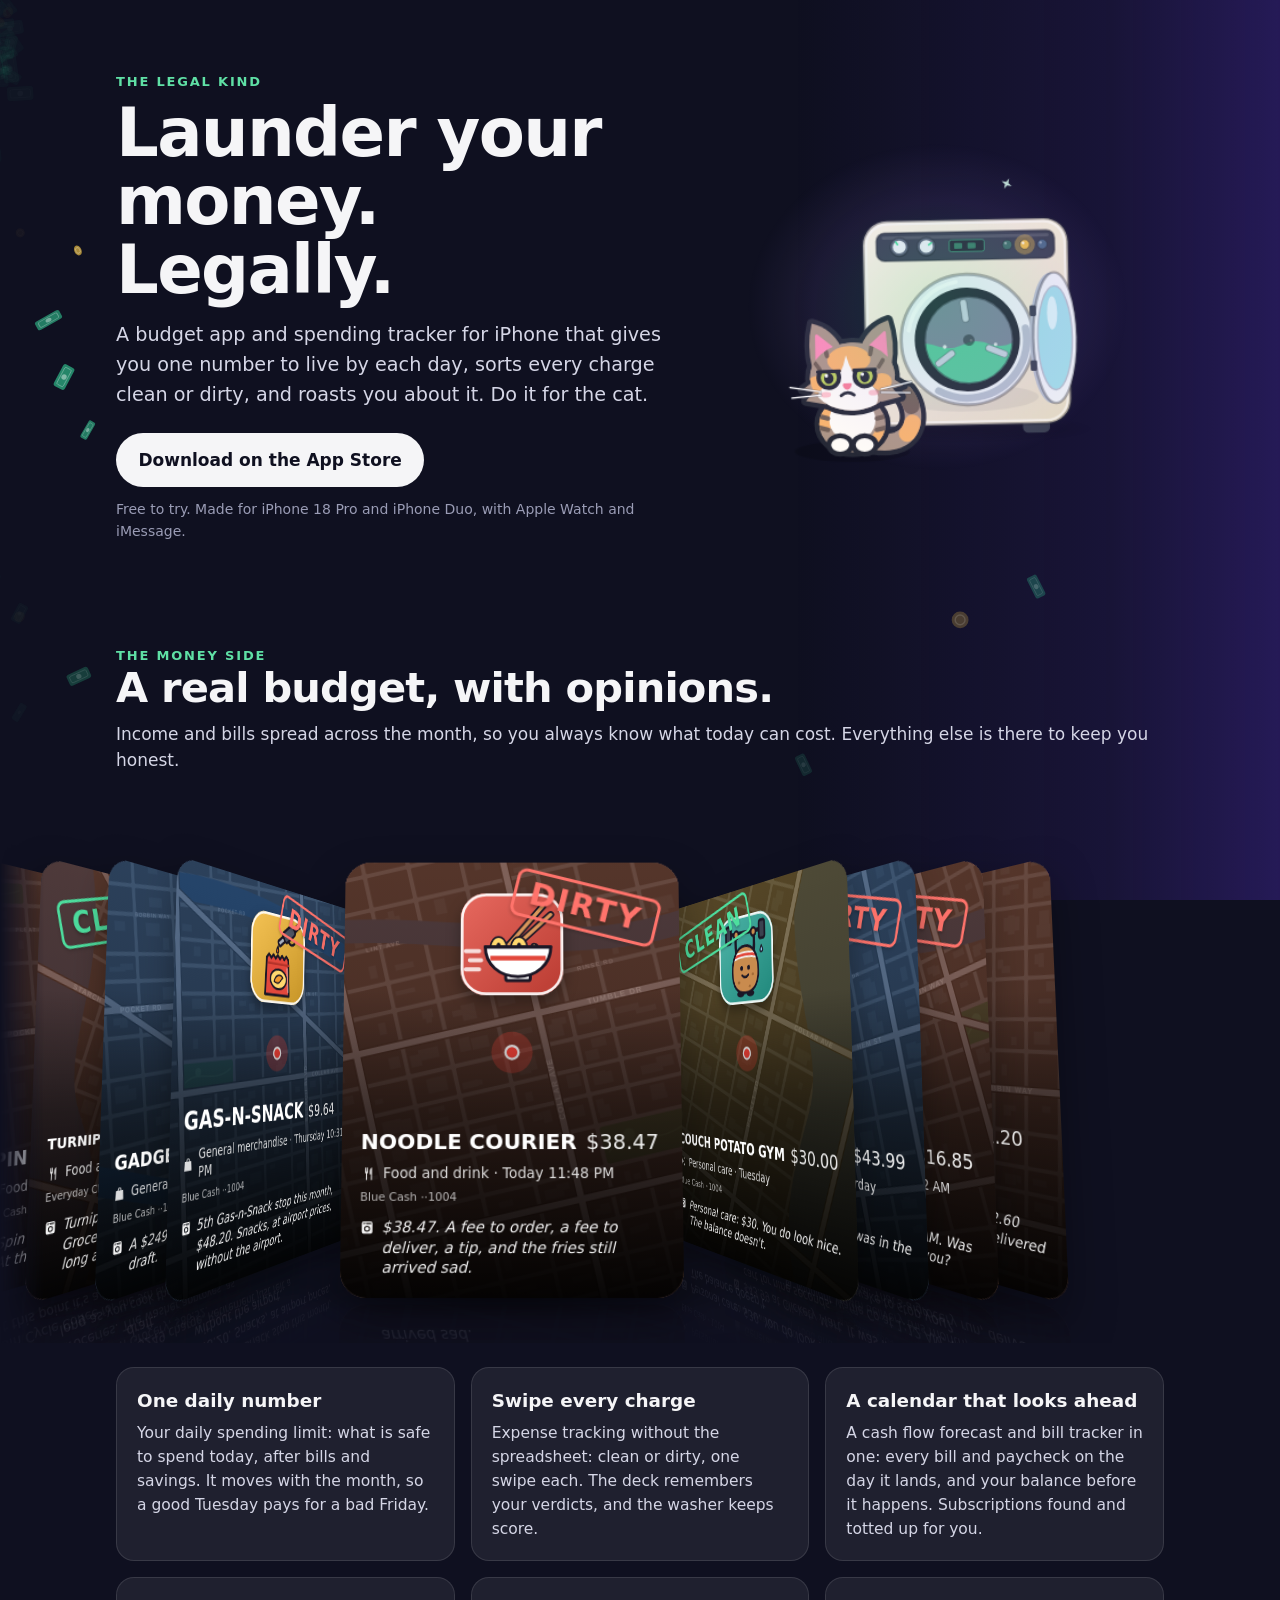
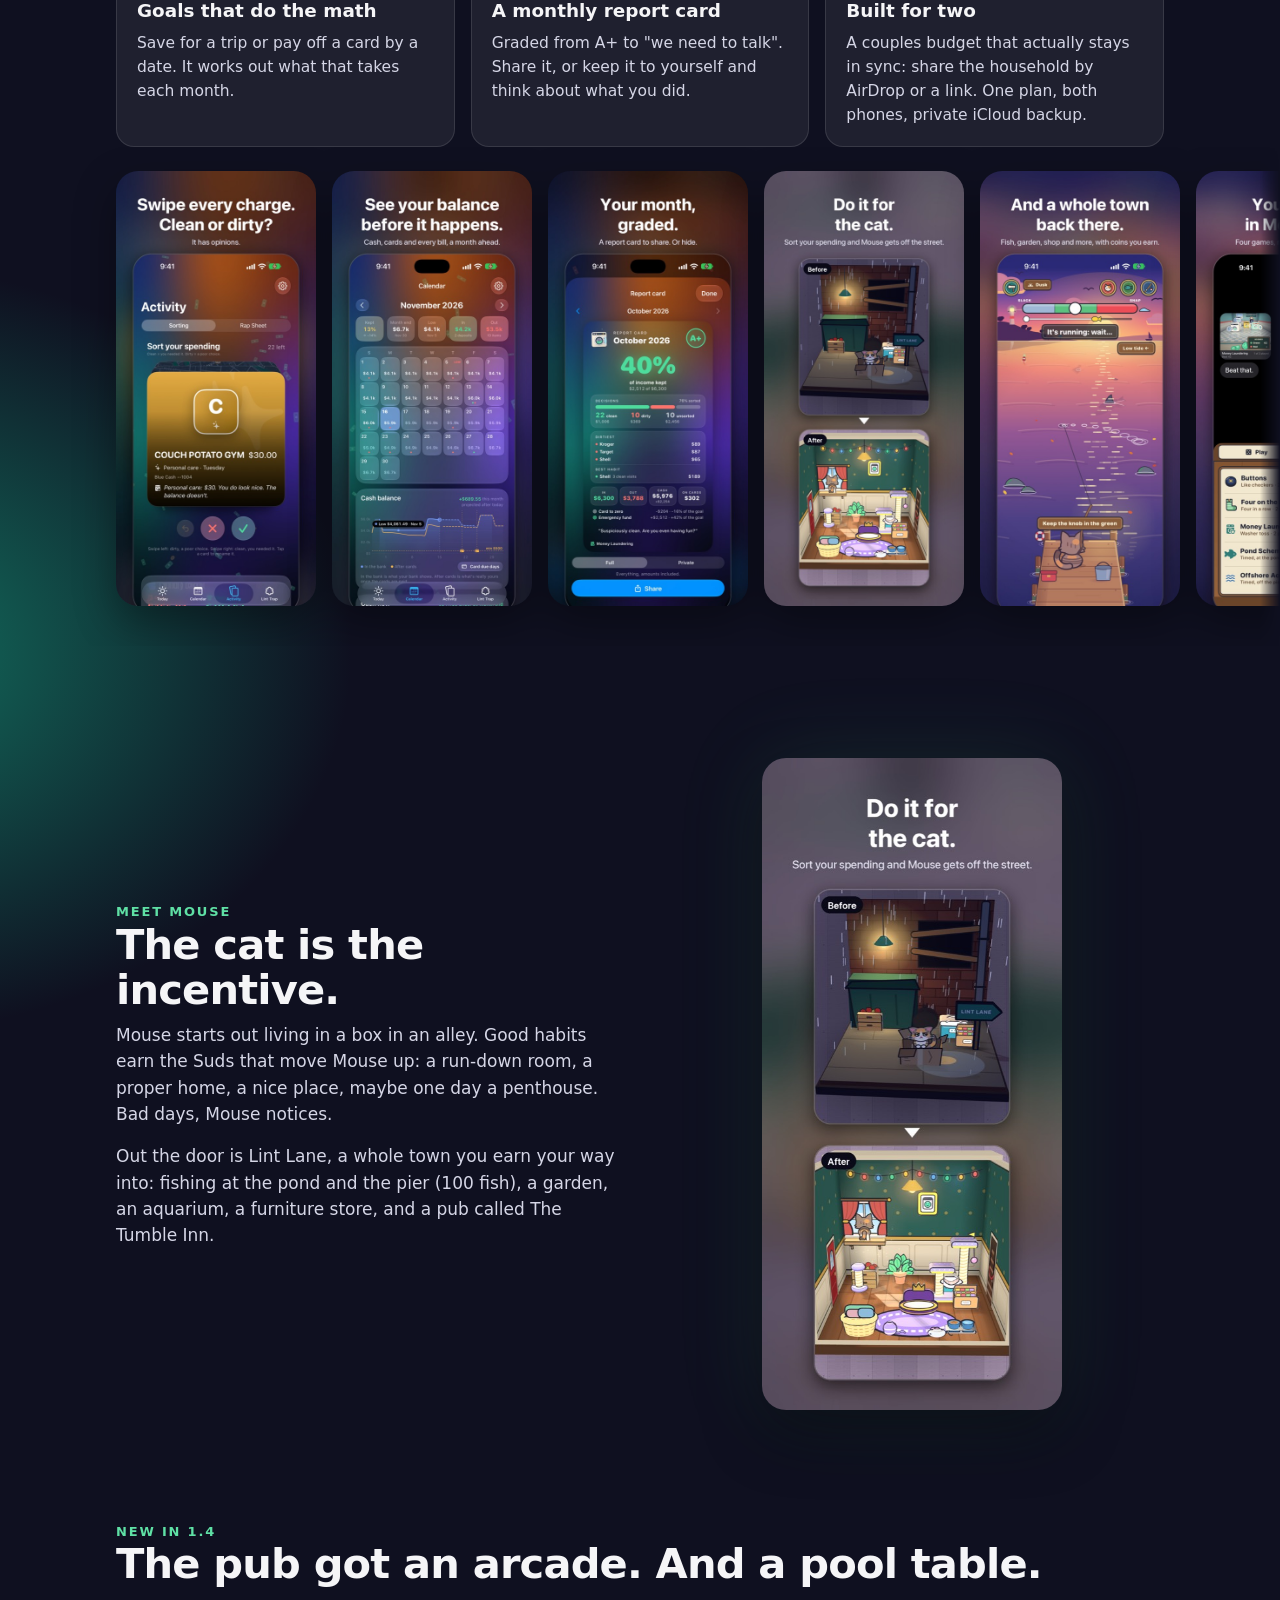
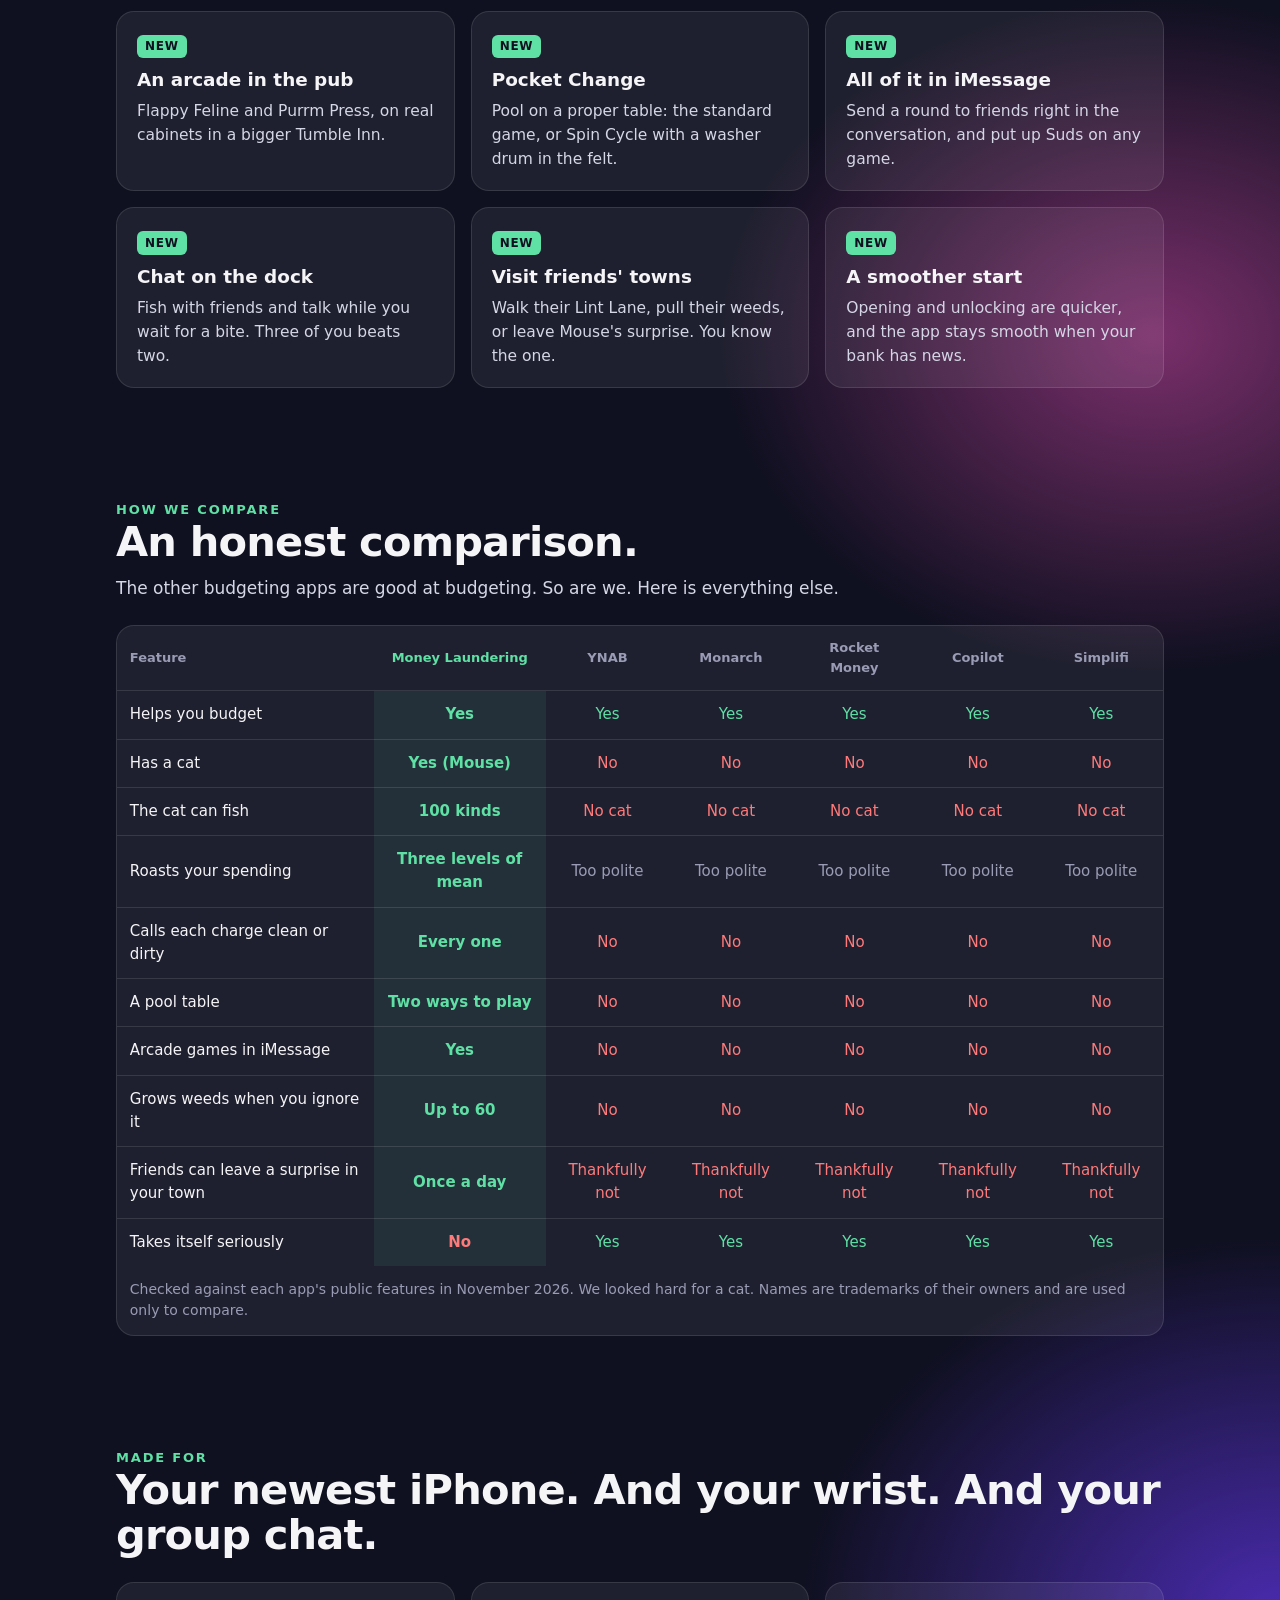
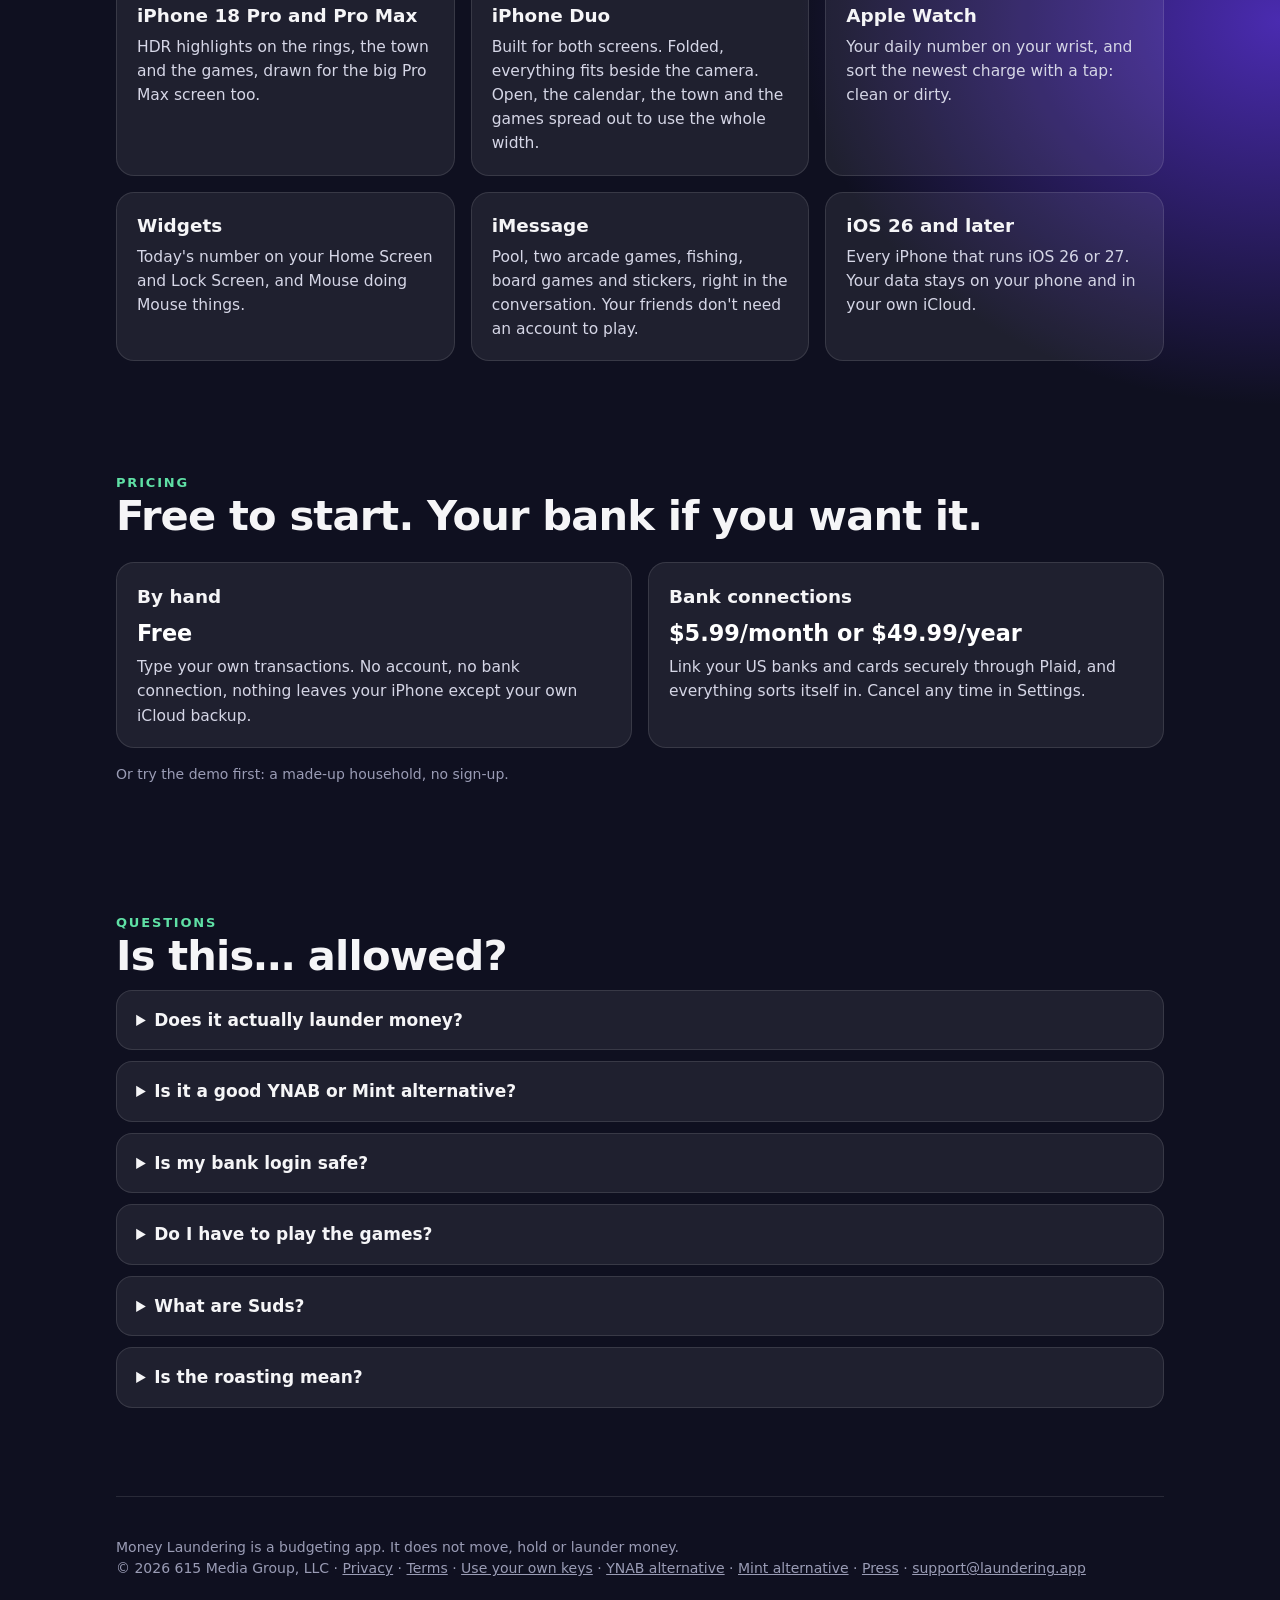
==== commit 6352c308: "Google Search Console verification tag" ====
--- a/index.html
+++ b/index.html
@@ -11,6 +11,7 @@
   <link rel="manifest" href="/site.webmanifest">
   <meta name="description" content="A budget app and spending tracker for iPhone: a daily spending limit, expense tracking with a swipe for every charge, a cashflow calendar and bill tracker, subscription tracker, savings goals and a couples budget. Made for iPhone 18 Pro, iPhone Duo, Apple Watch and iMessage. With a judgy cat named Mouse.">
   <meta name="keywords" content="budget app, budgeting app, budget planner, expense tracker, spending tracker, money manager, personal finance app, daily budget, paycheck budget, bill tracker, subscription tracker, savings goals, cash flow forecast, couples budget, YNAB alternative, Mint alternative, budget app for iPhone, iPhone 18 Pro, iPhone Duo, Apple Watch budget">
+  <meta name="google-site-verification" content="CfKIC-Ec-LSZavm3n6DDOLwY4tm5X9JVMwIoIWMntR0">
   <link rel="canonical" href="https://laundering.app/">
   <meta name="theme-color" content="#0f1020">
   <meta name="color-scheme" content="dark">
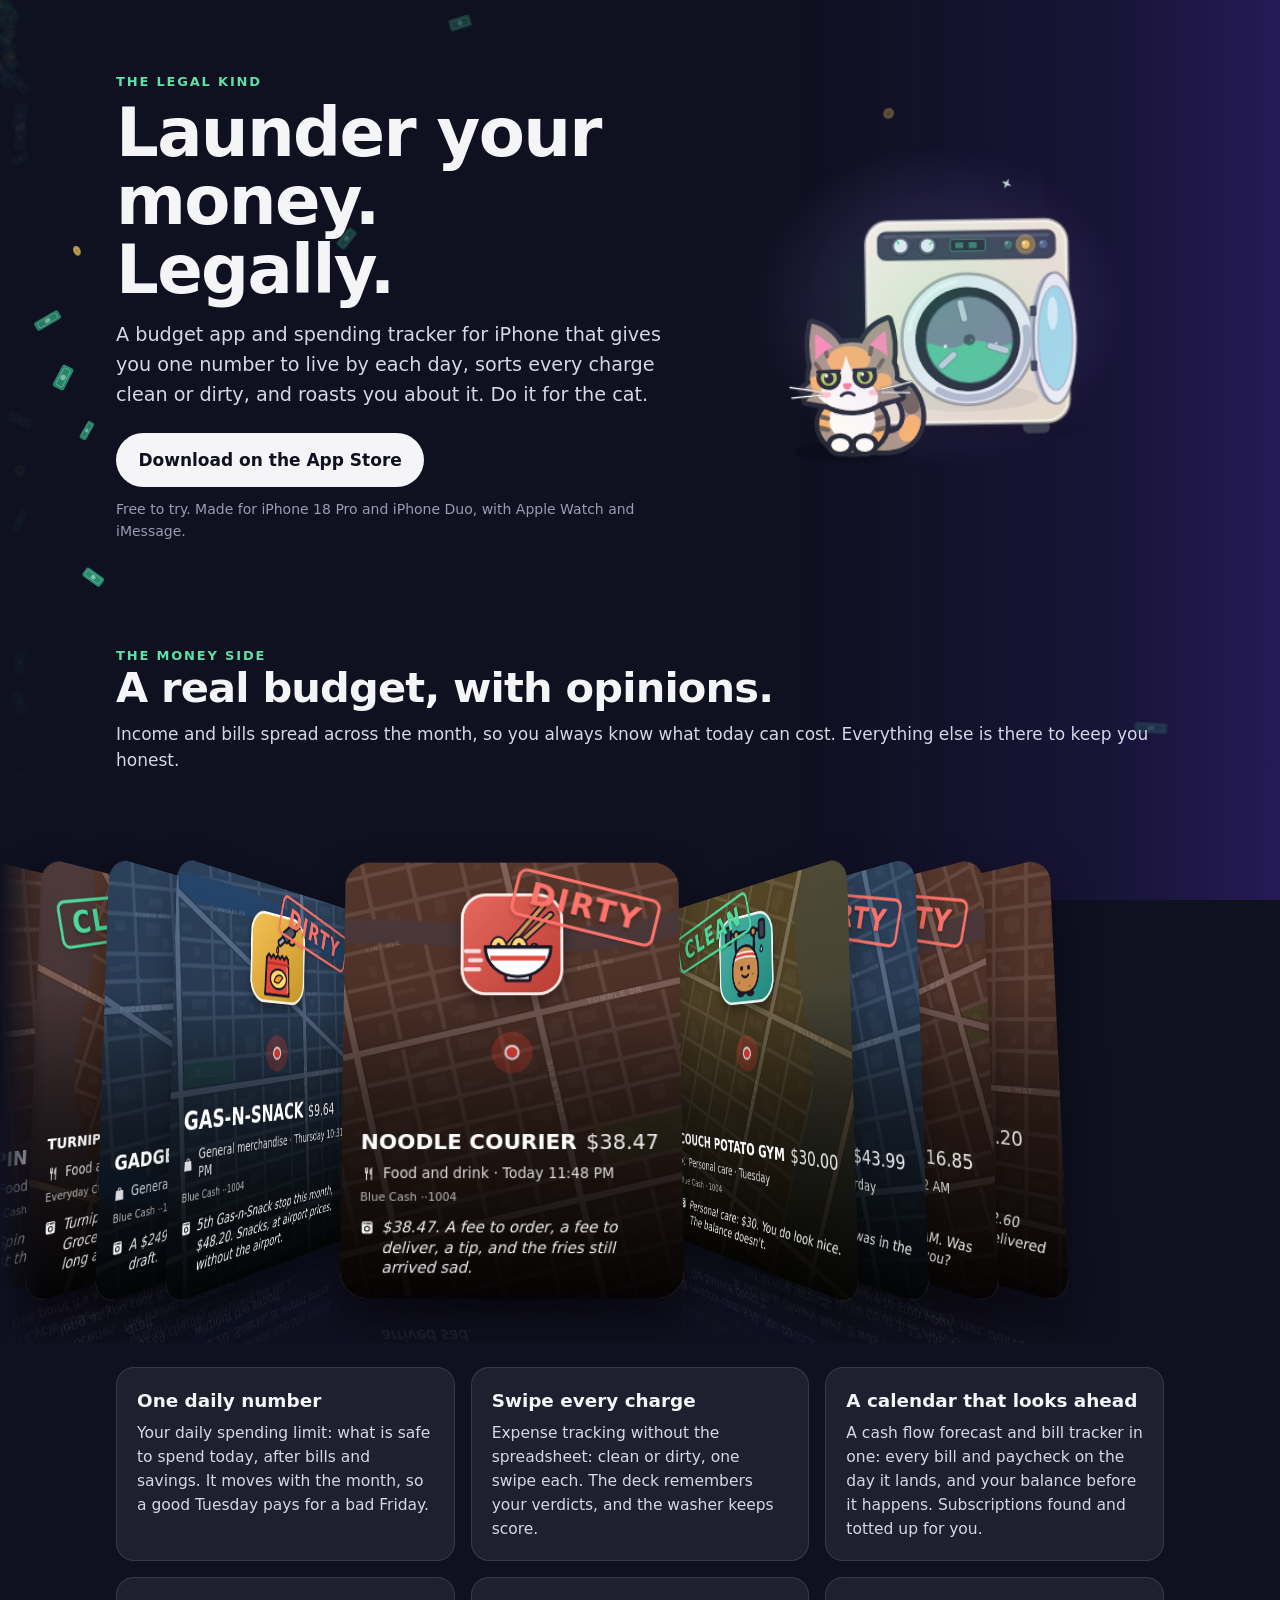
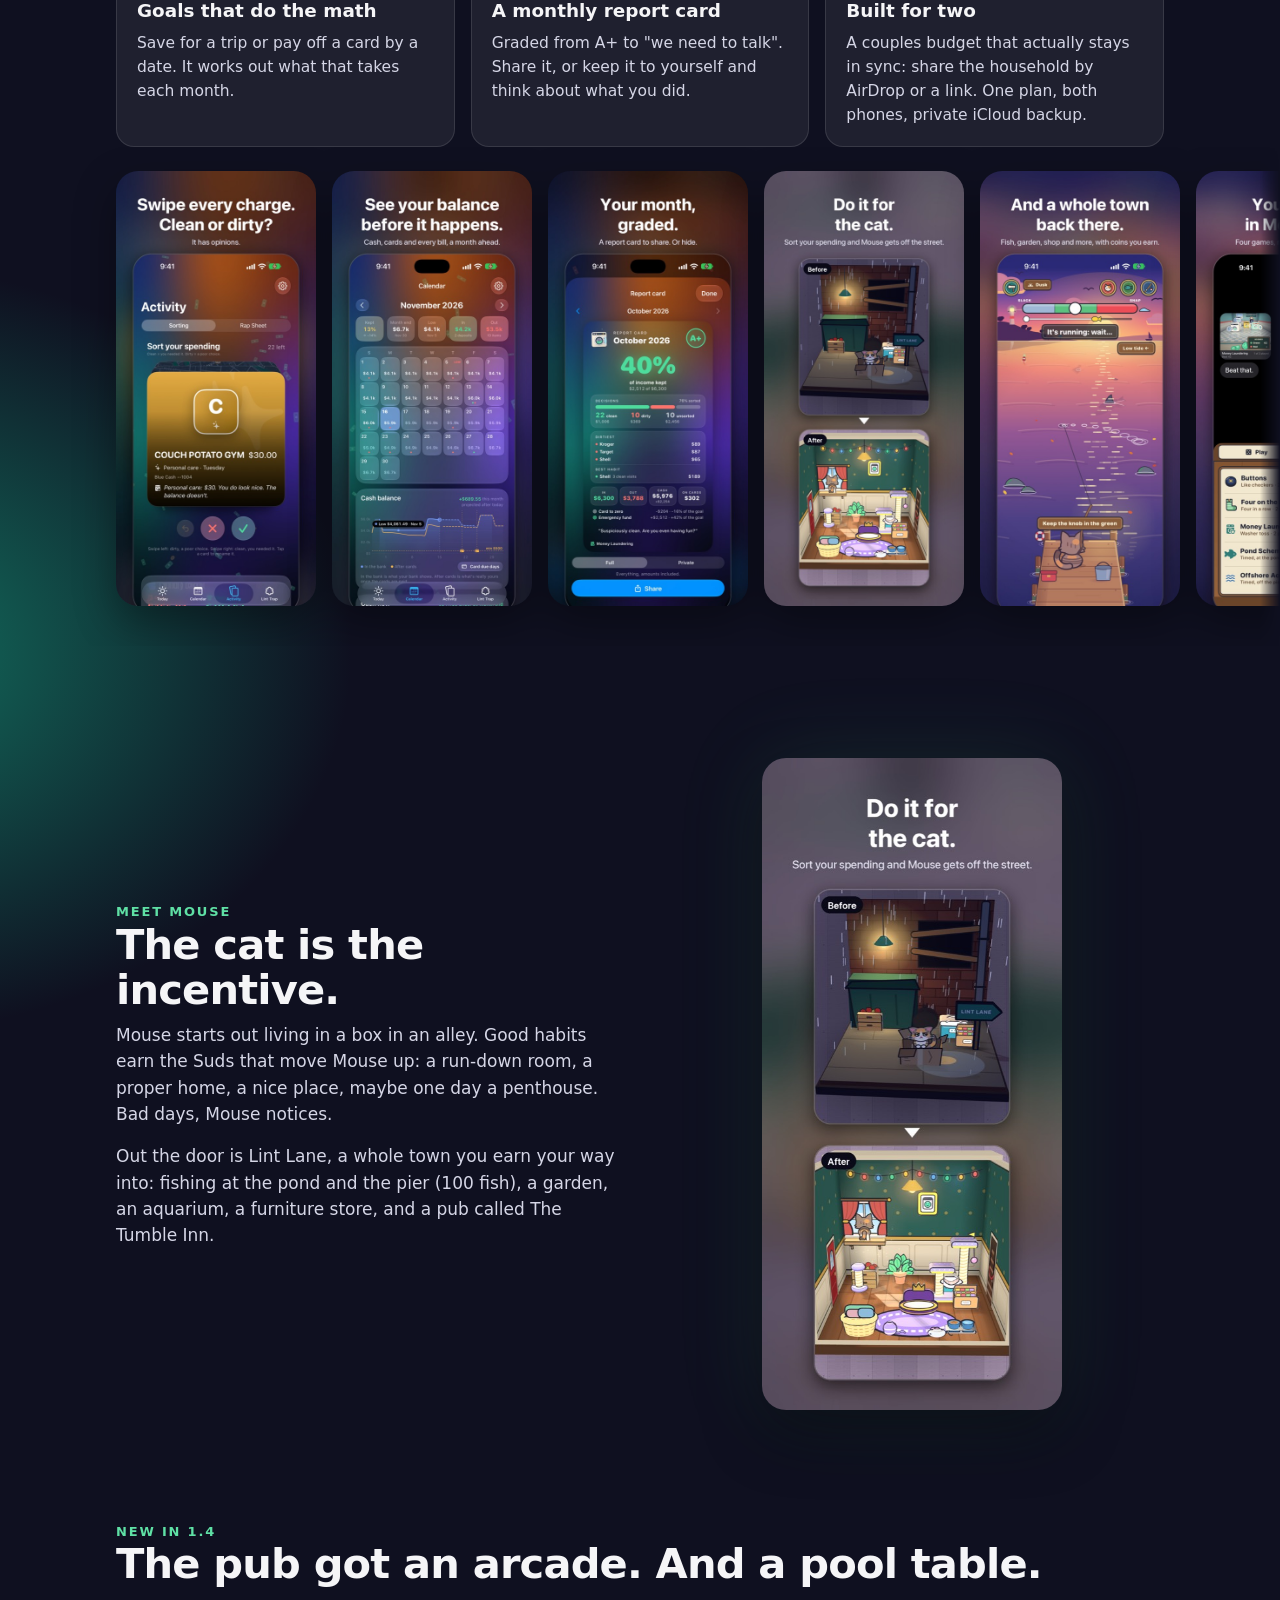
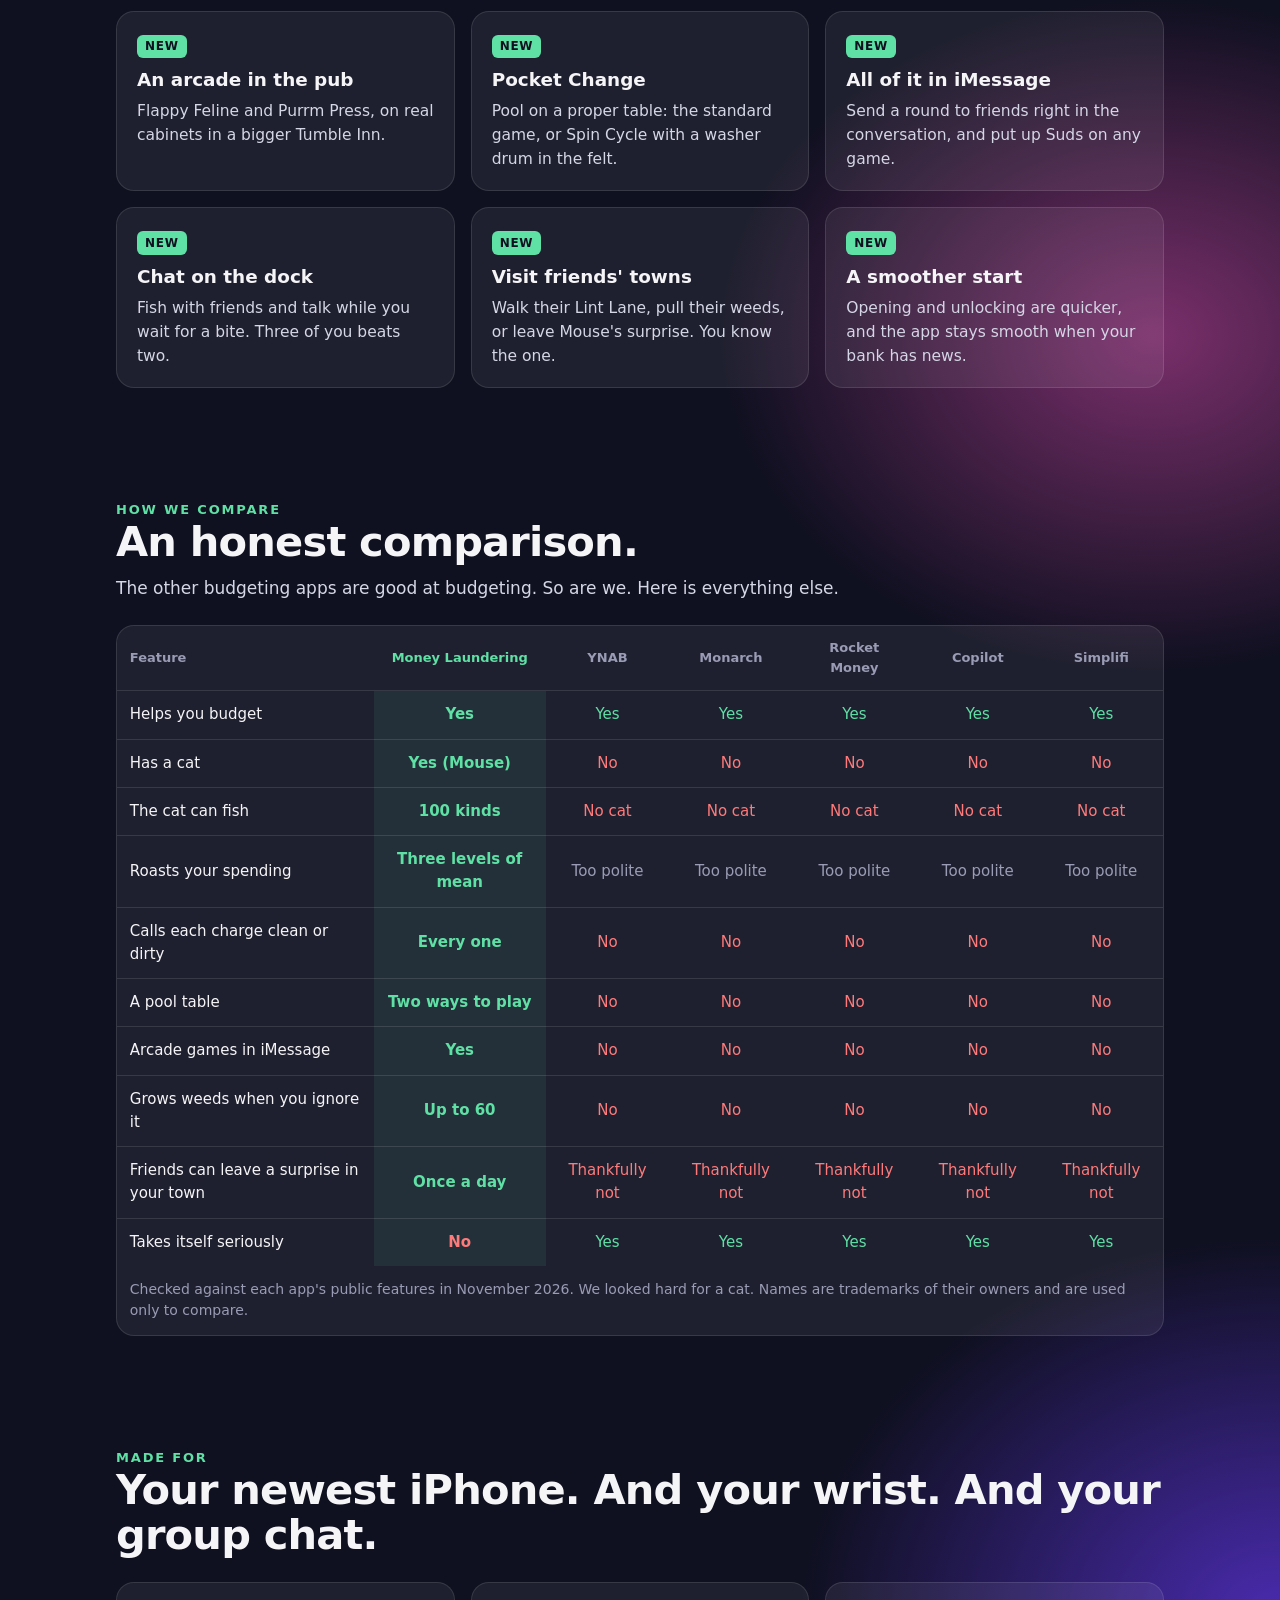
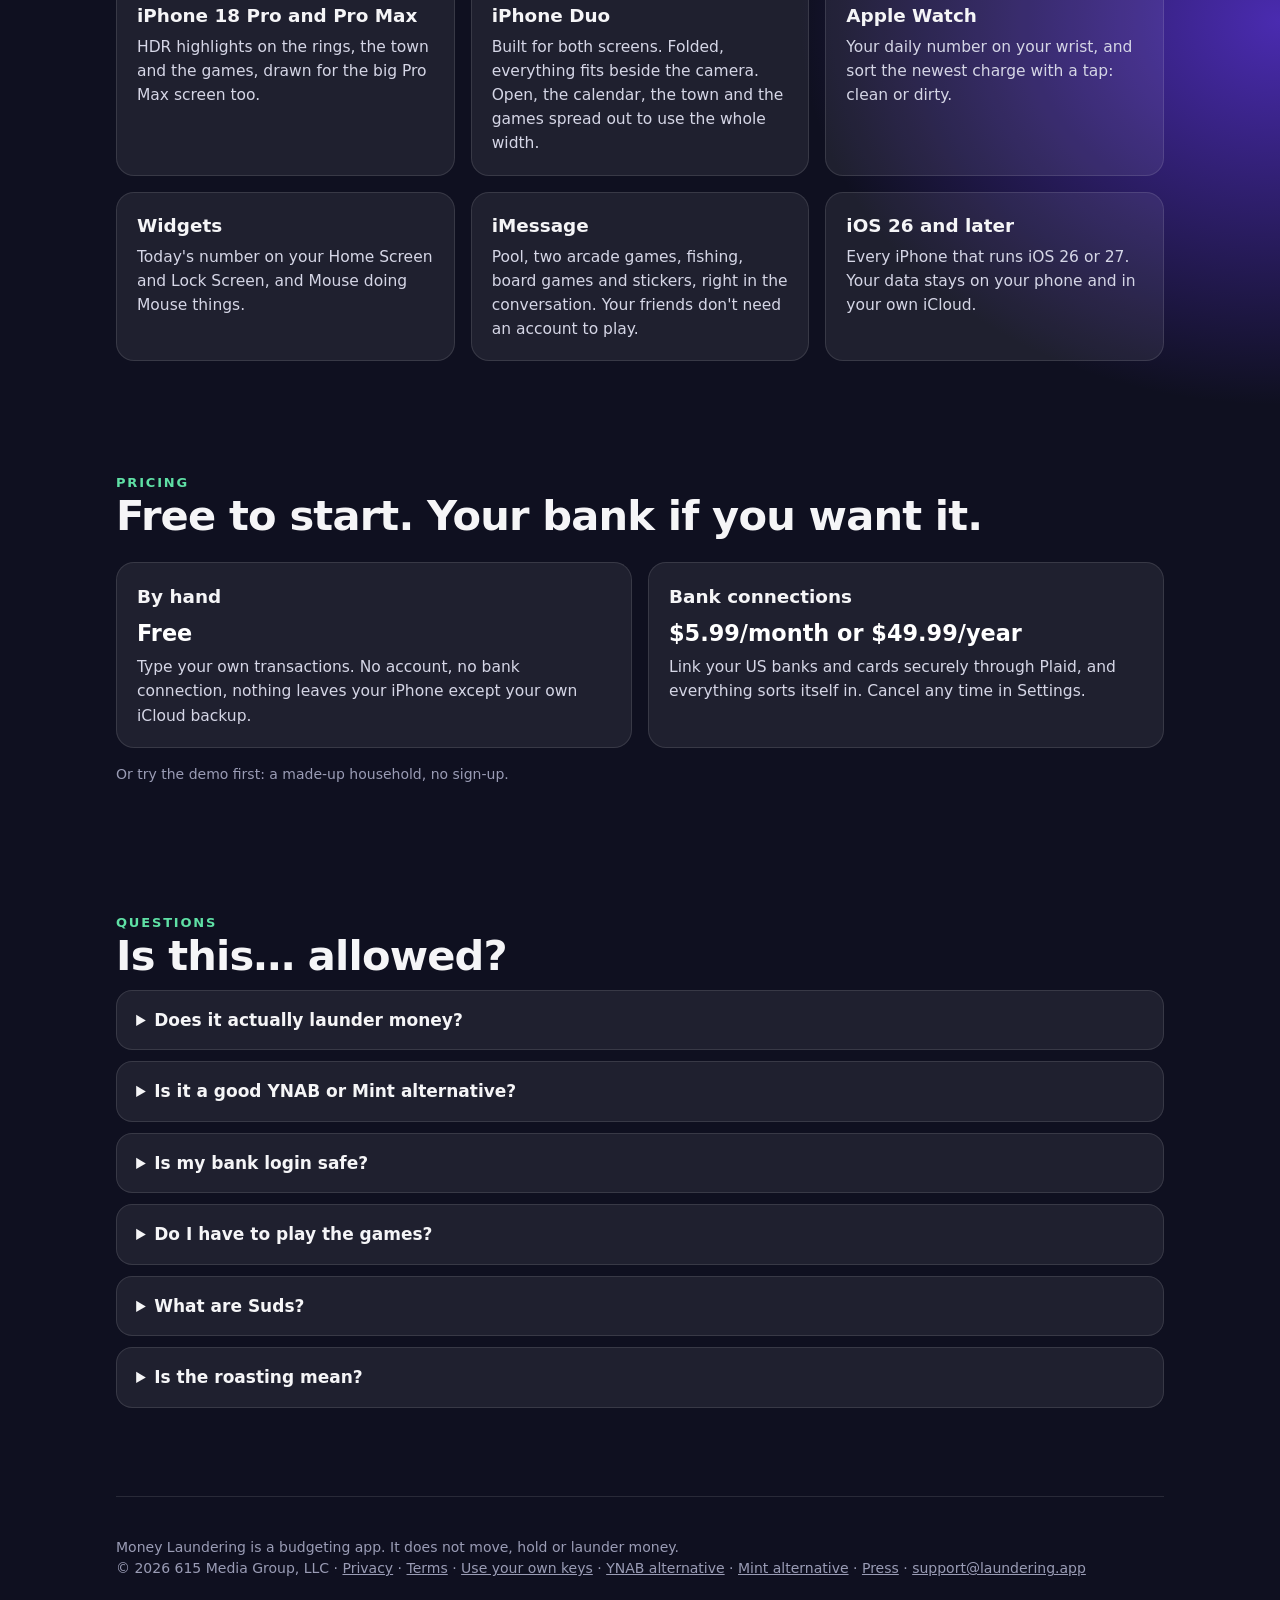
==== commit ae0dd092: "Bing Webmaster Tools verification tag" ====
--- a/index.html
+++ b/index.html
@@ -11,6 +11,7 @@
   <link rel="manifest" href="/site.webmanifest">
   <meta name="description" content="A budget app and spending tracker for iPhone: a daily spending limit, expense tracking with a swipe for every charge, a cashflow calendar and bill tracker, subscription tracker, savings goals and a couples budget. Made for iPhone 18 Pro, iPhone Duo, Apple Watch and iMessage. With a judgy cat named Mouse.">
   <meta name="keywords" content="budget app, budgeting app, budget planner, expense tracker, spending tracker, money manager, personal finance app, daily budget, paycheck budget, bill tracker, subscription tracker, savings goals, cash flow forecast, couples budget, YNAB alternative, Mint alternative, budget app for iPhone, iPhone 18 Pro, iPhone Duo, Apple Watch budget">
+  <meta name="msvalidate.01" content="3A8FE8381E62FAED72AFD59370C00046">
   <meta name="google-site-verification" content="CfKIC-Ec-LSZavm3n6DDOLwY4tm5X9JVMwIoIWMntR0">
   <link rel="canonical" href="https://laundering.app/">
   <meta name="theme-color" content="#0f1020">
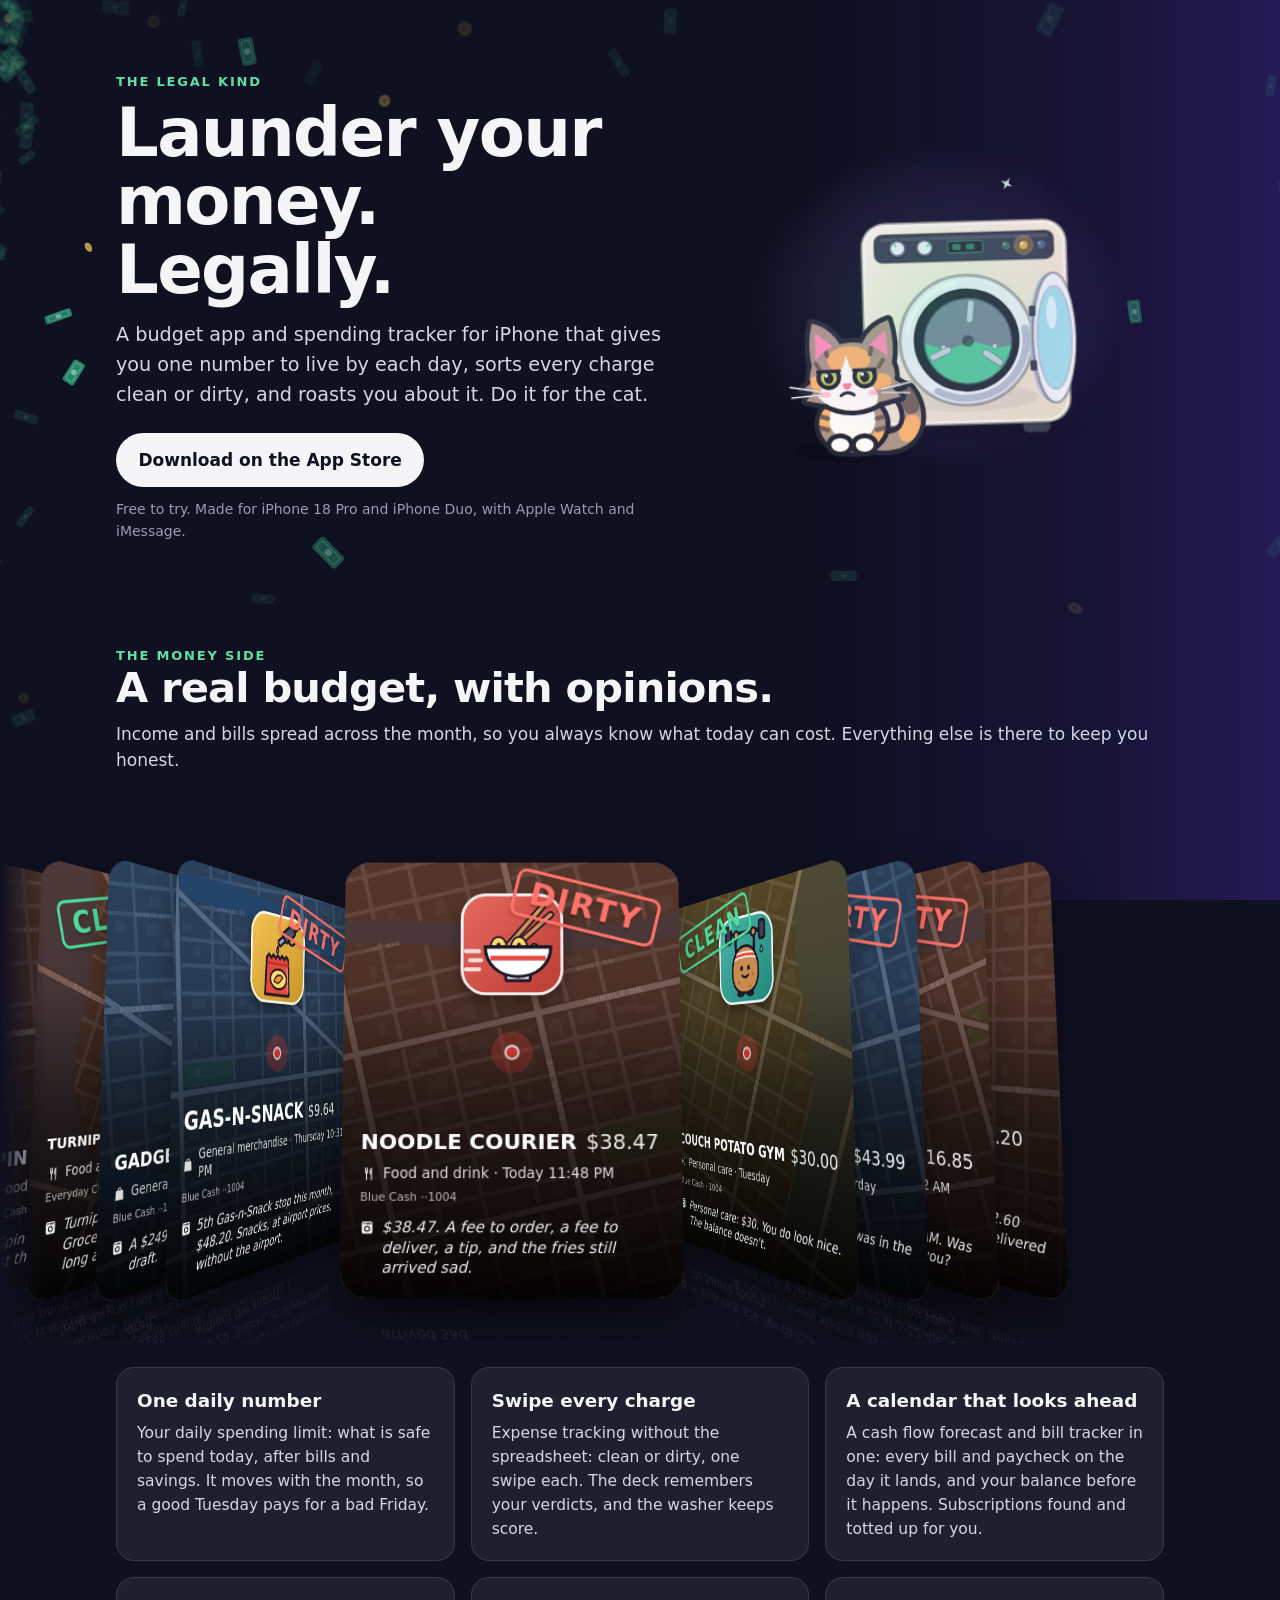
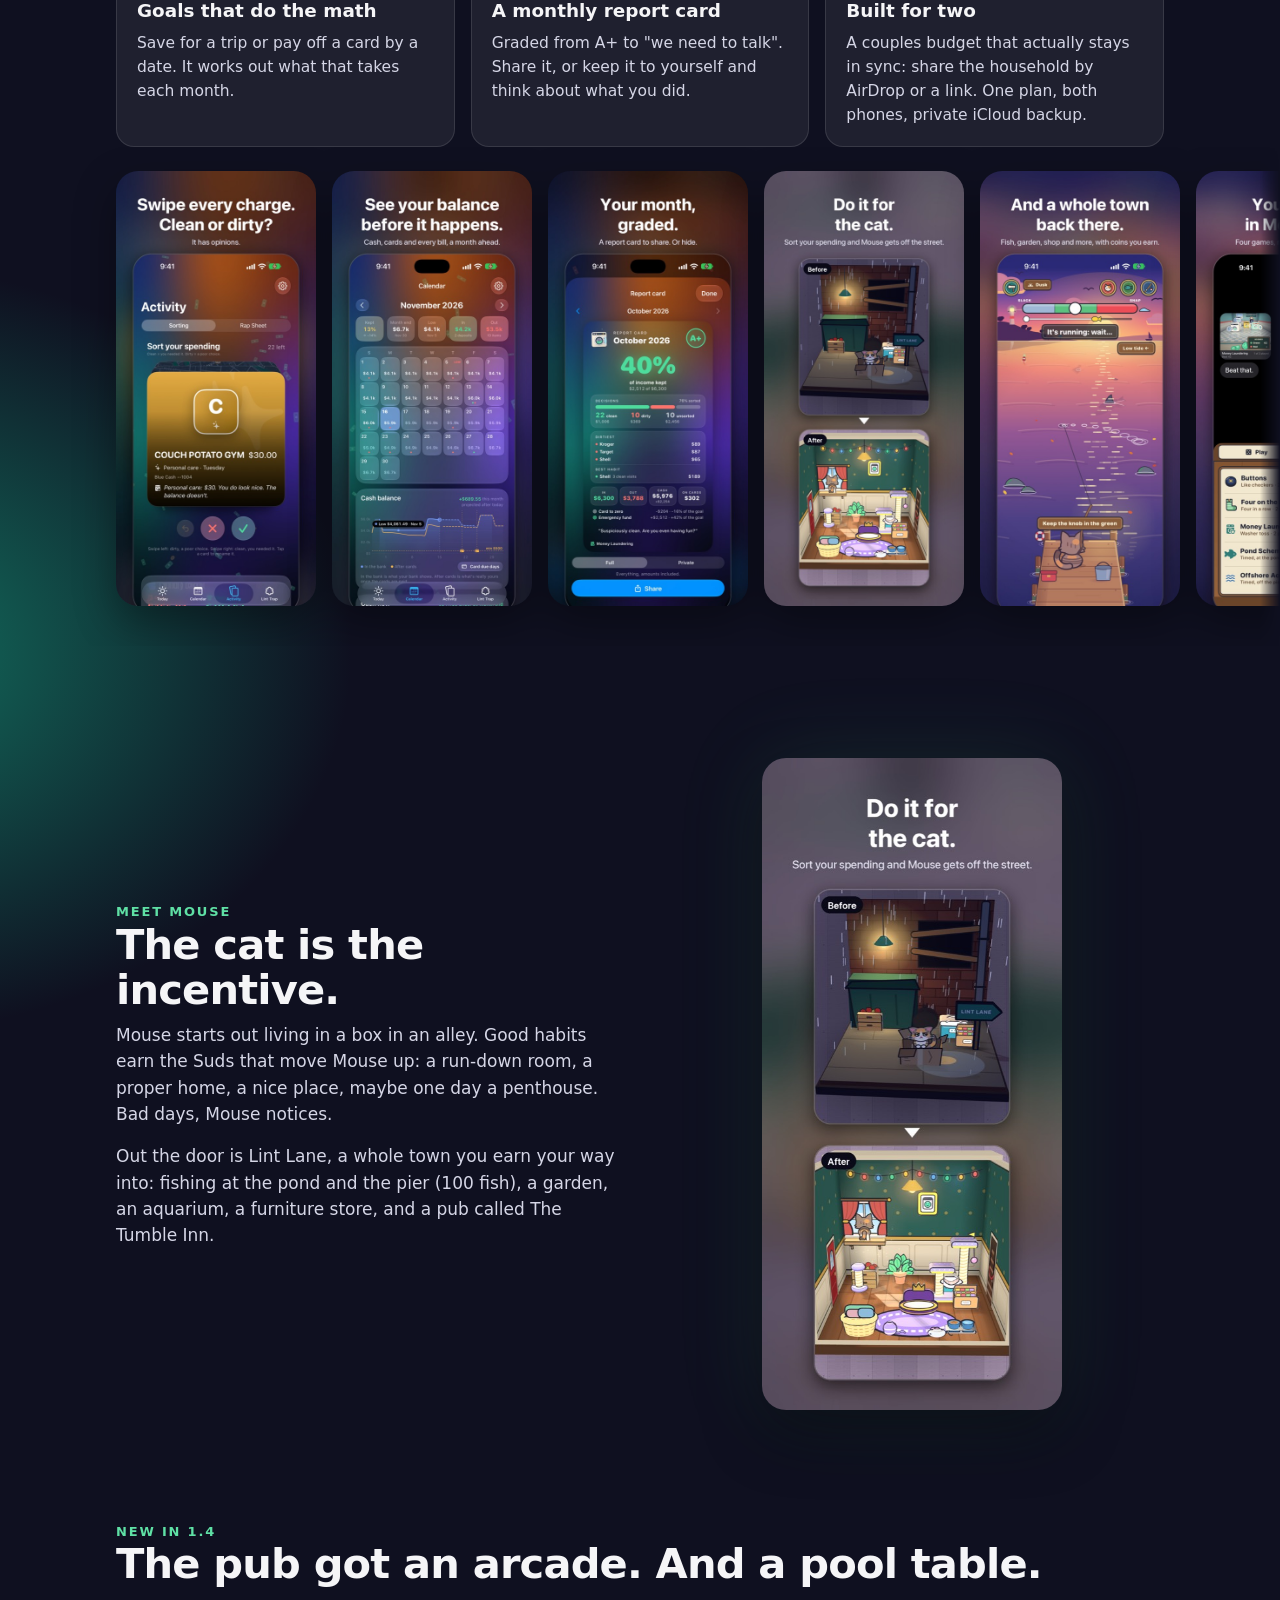
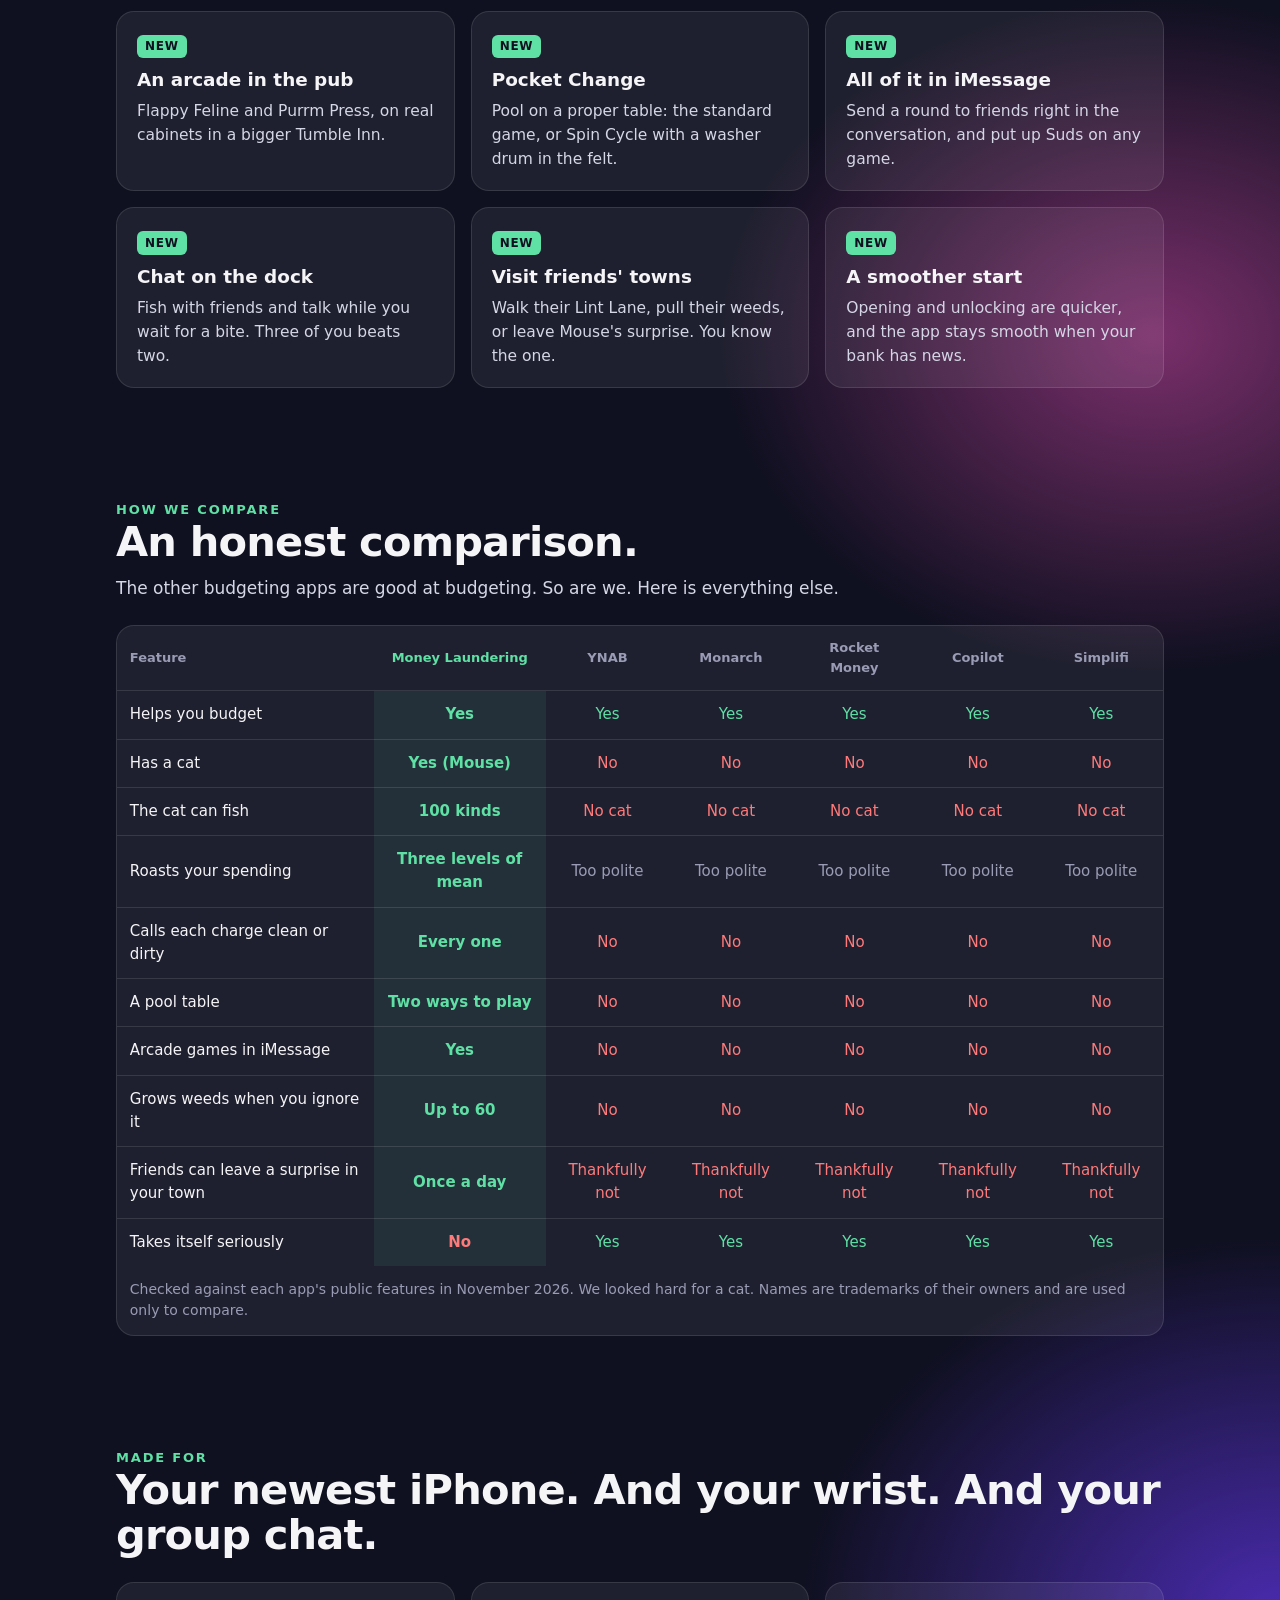
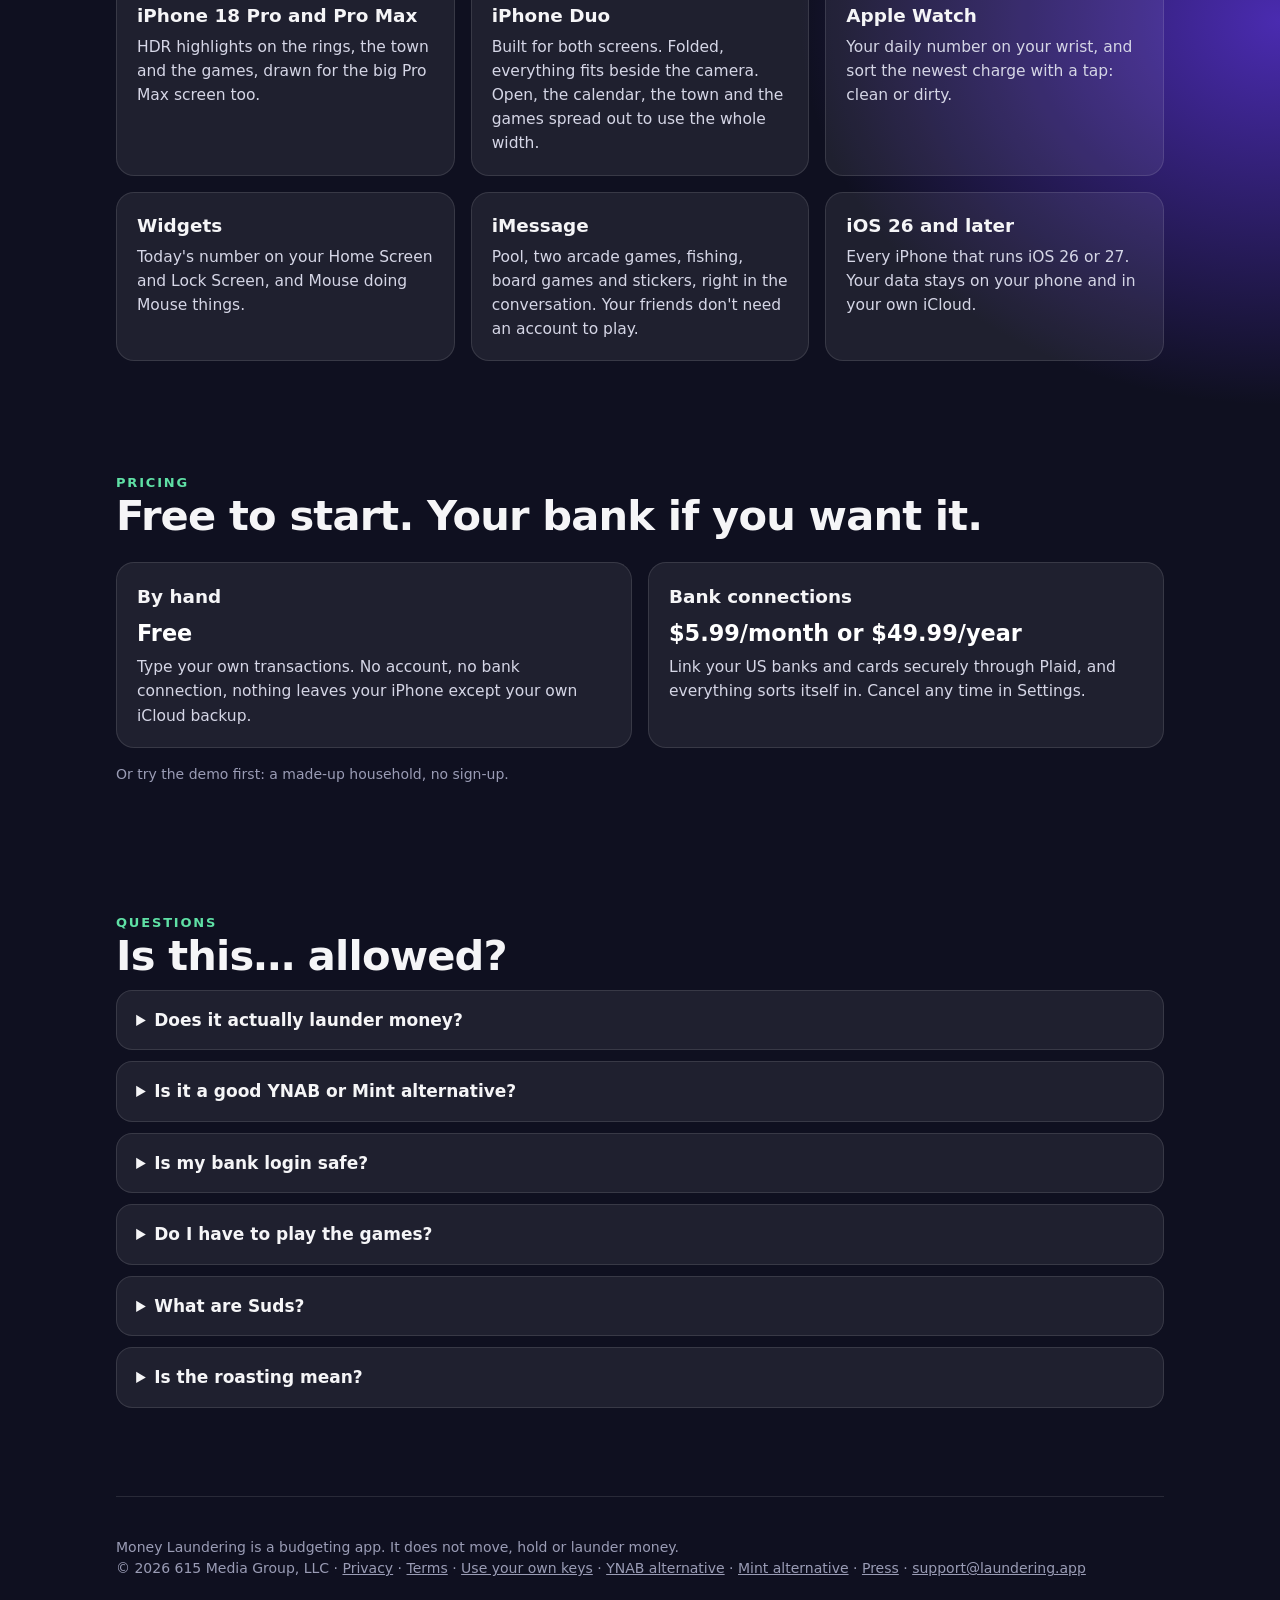
==== commit 3e591167: "Cookie-free visit counter on every page; privacy policy: This website" ====
--- a/index.html
+++ b/index.html
@@ -405,5 +405,6 @@
       }).observe(cta);
     })();
   </script>
+<script src="hit.js" defer></script>
 </body>
 </html>
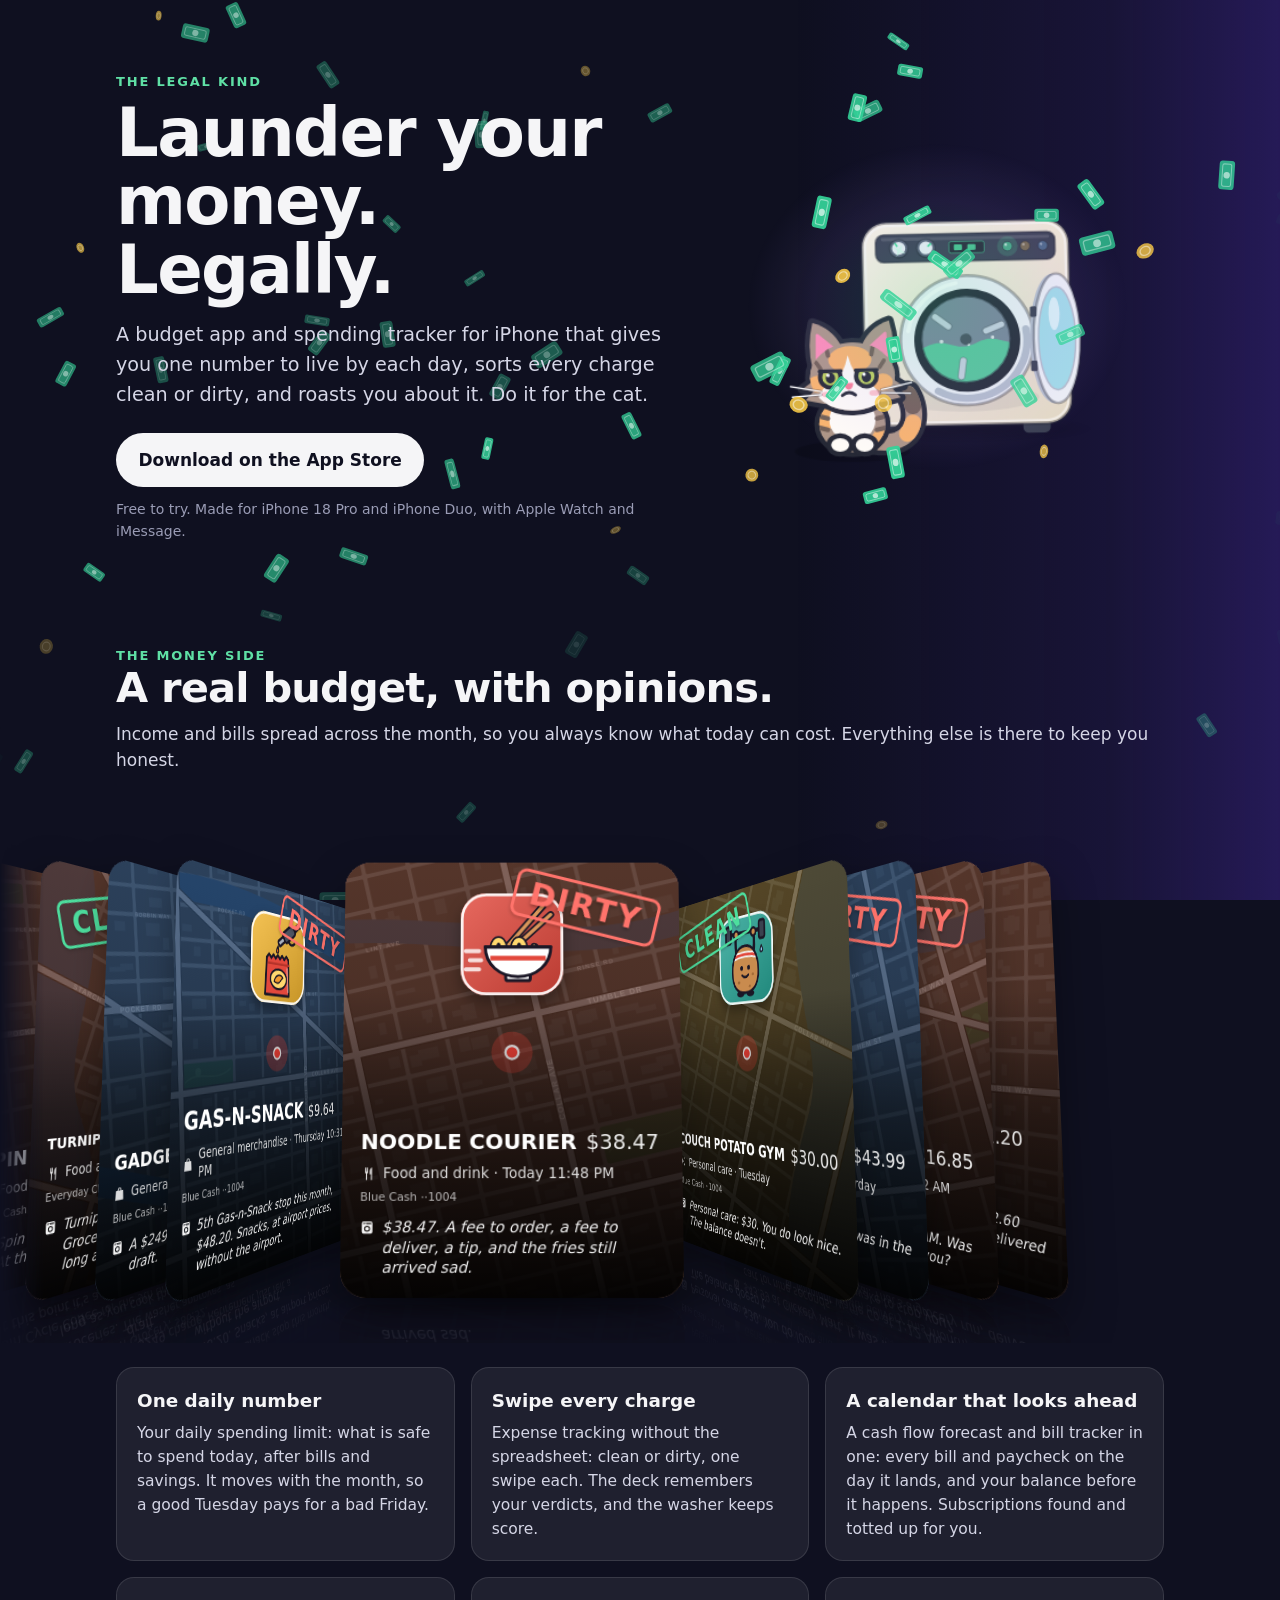
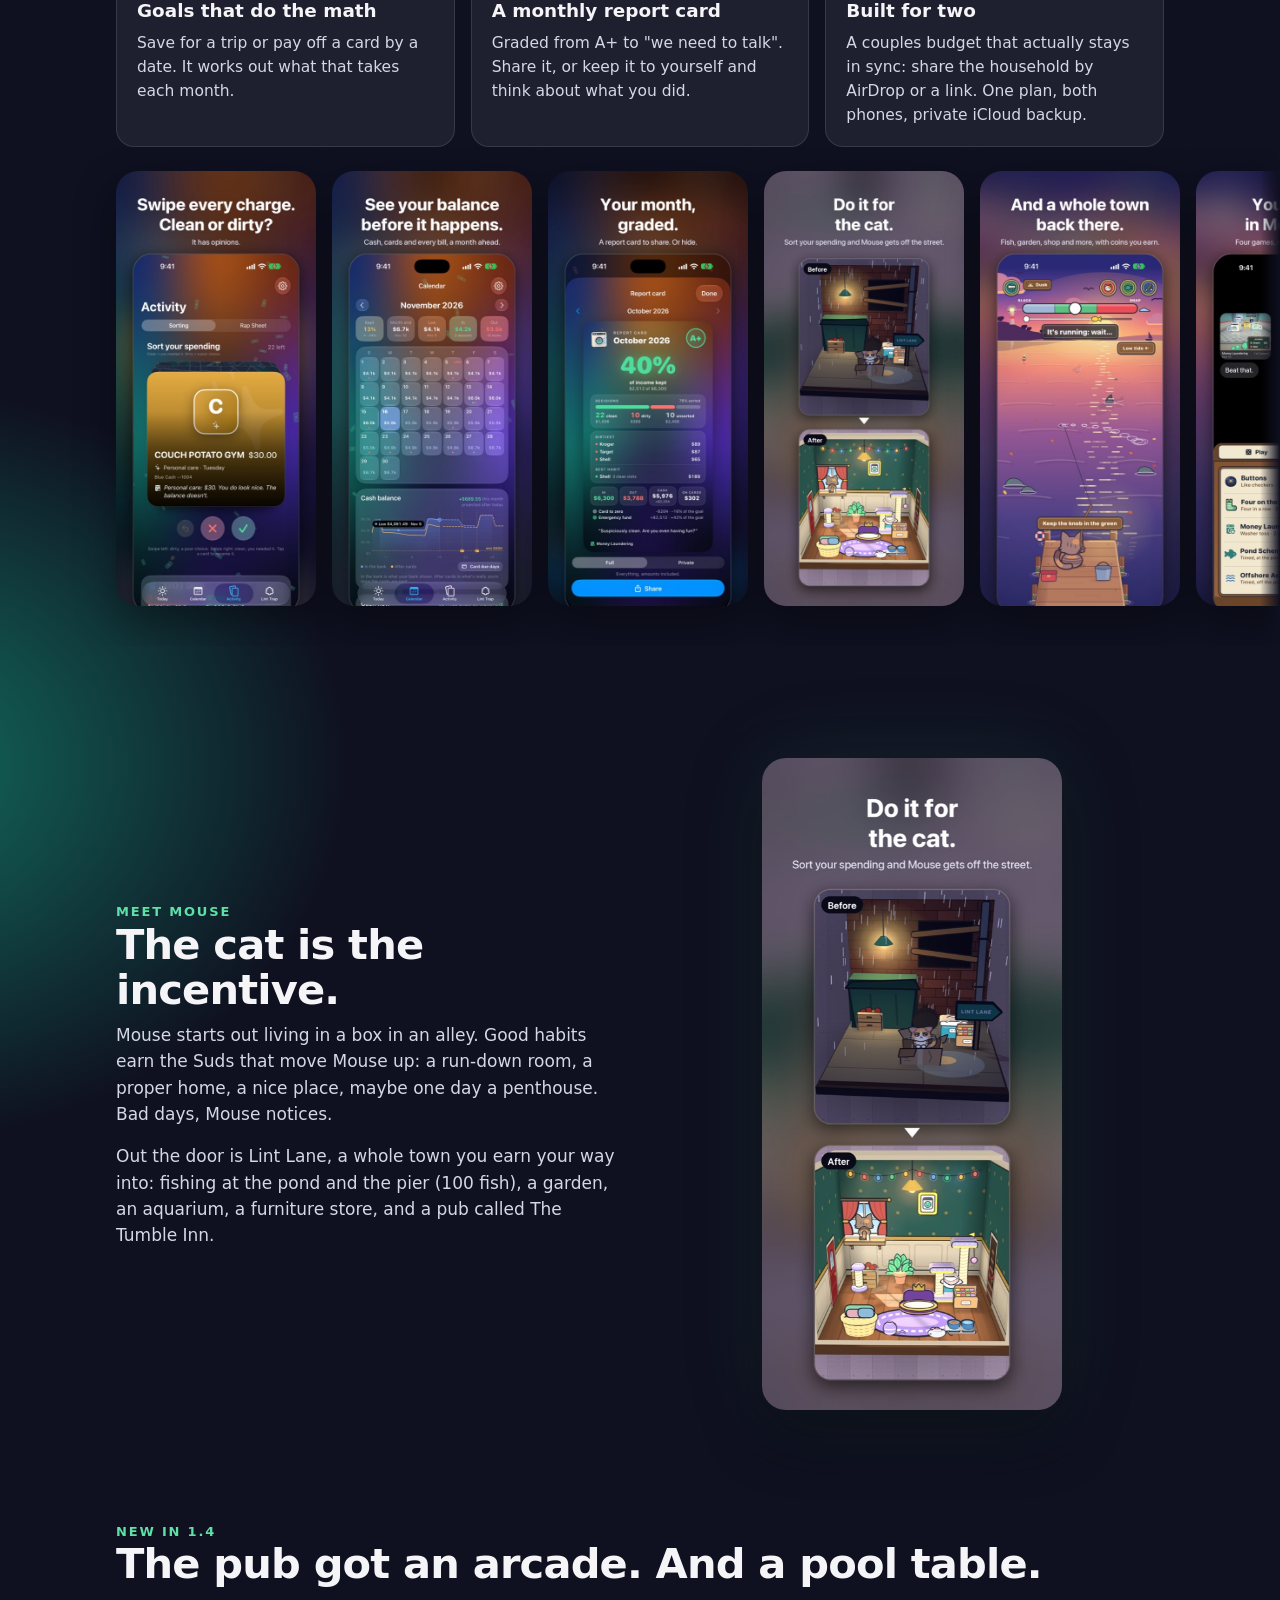
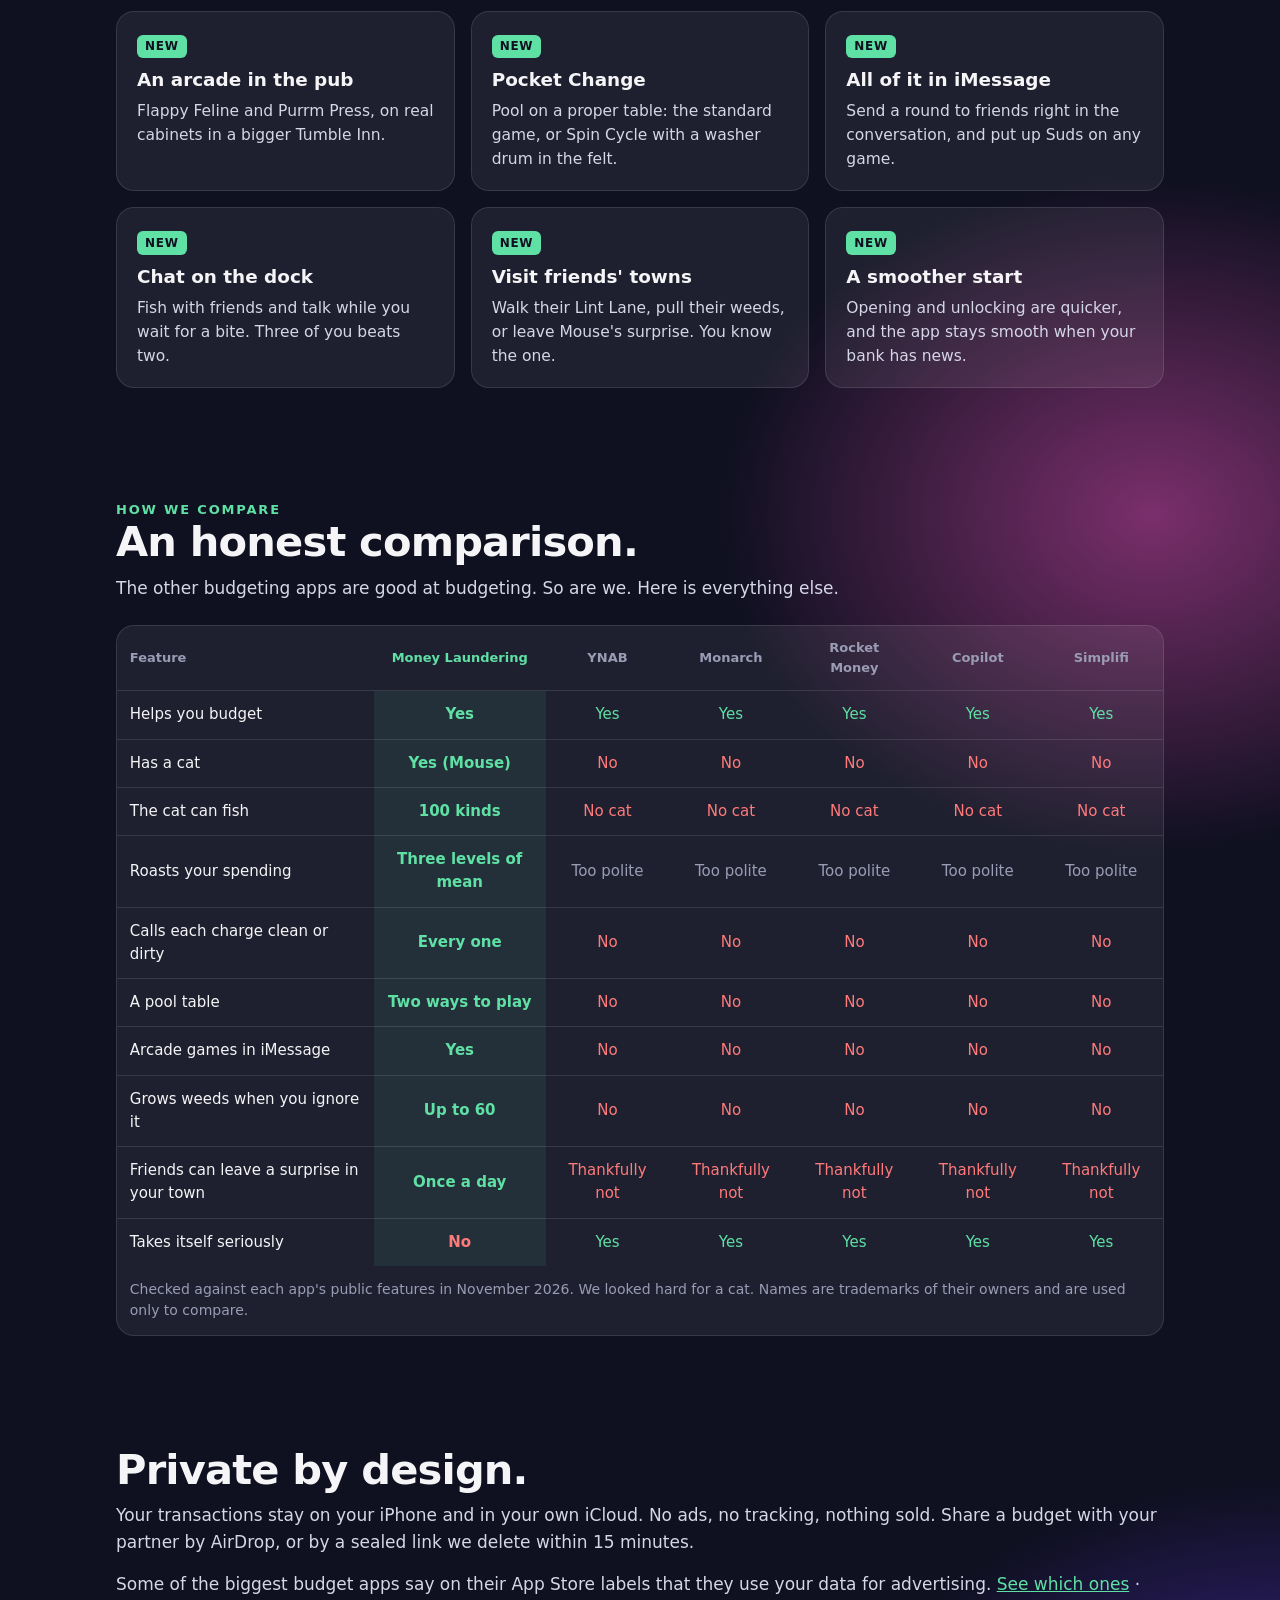
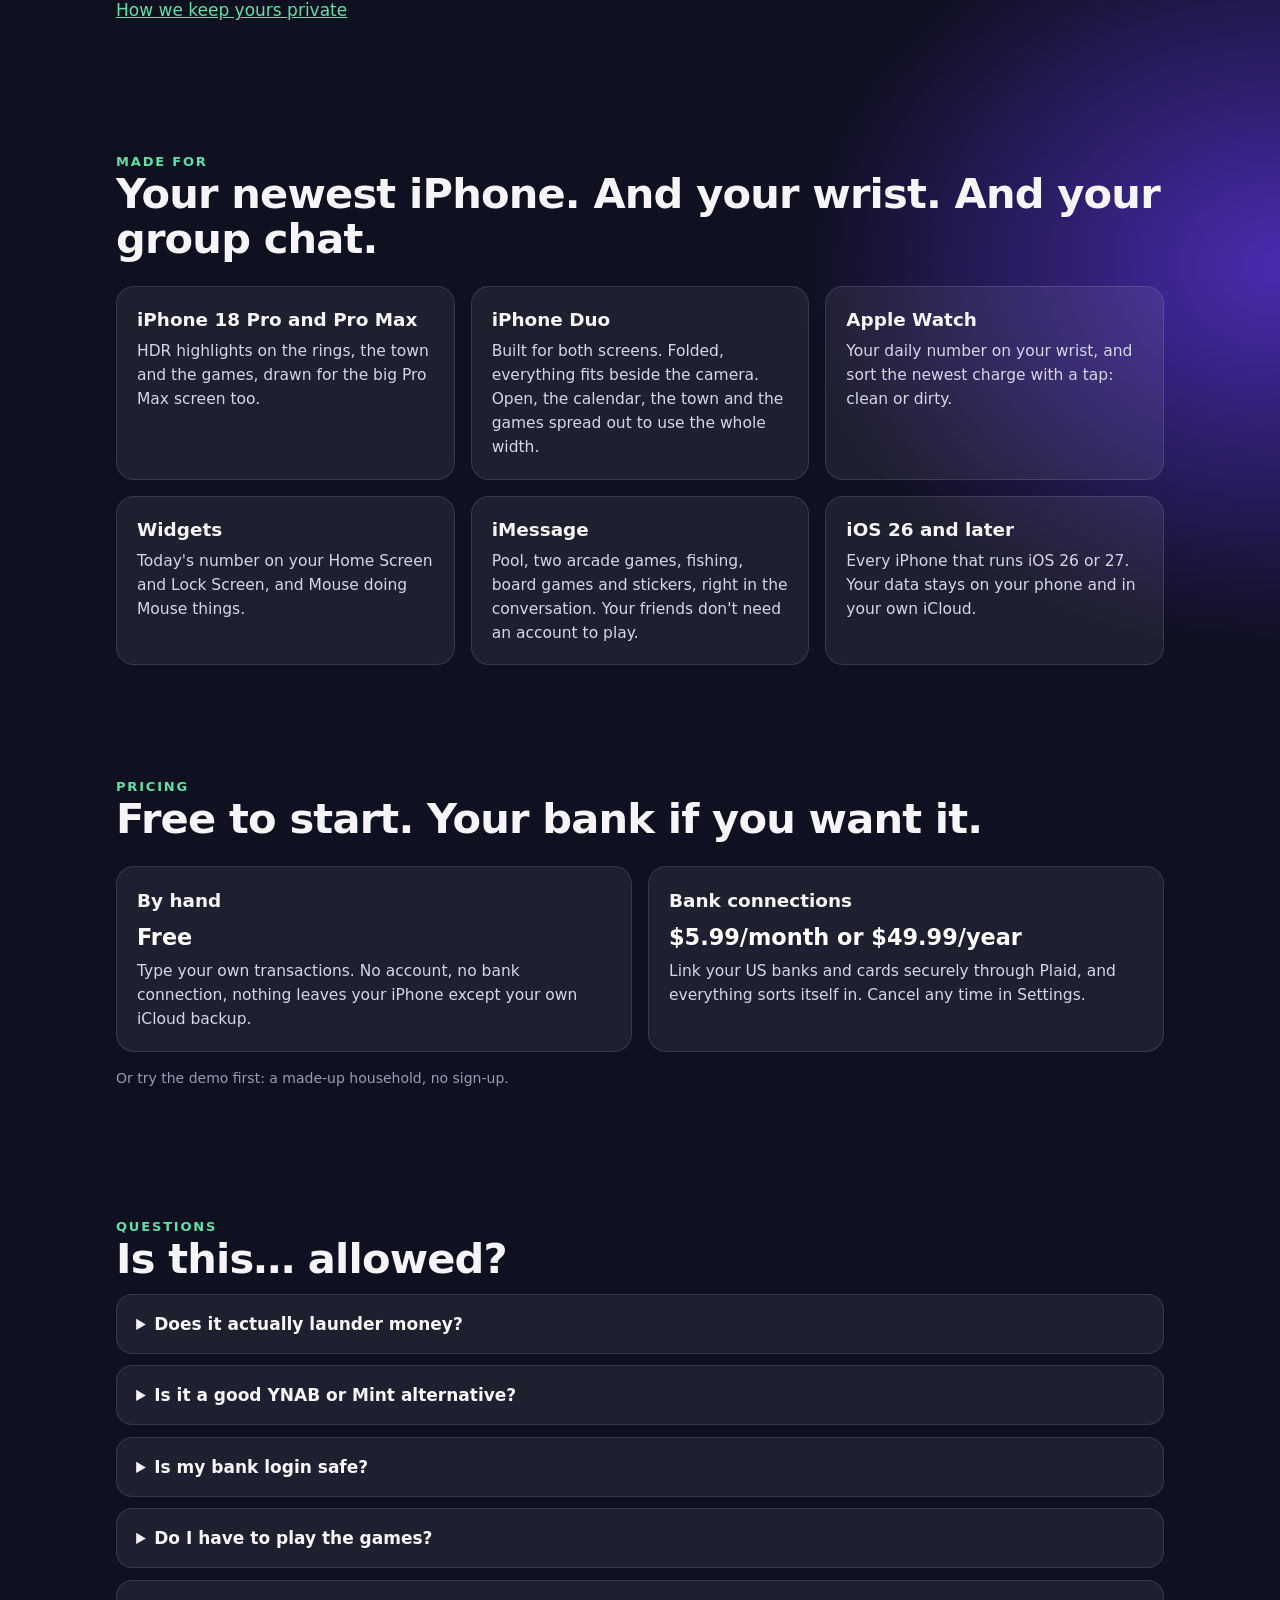
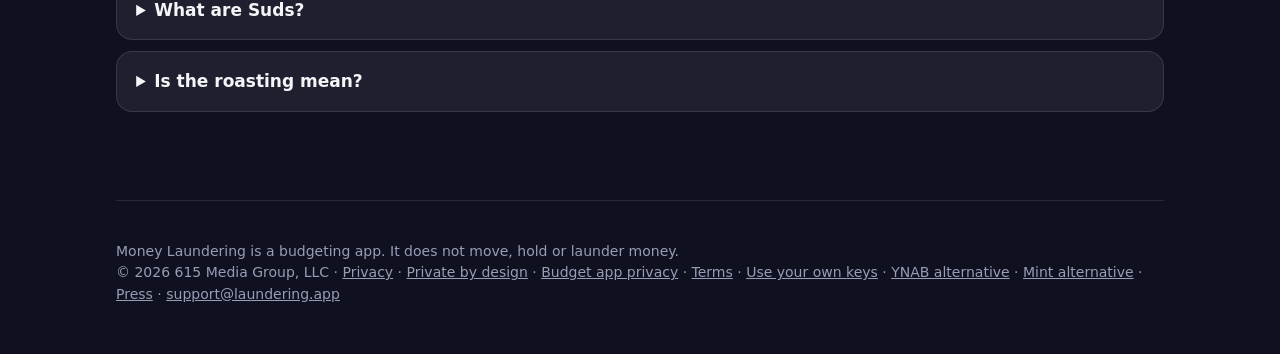
==== commit 60528db9: "Private by design and budget app privacy pages; home section, footers, sitemap, llms.txt; referral p" ====
--- a/index.html
+++ b/index.html
@@ -351,6 +351,12 @@
       </div>
     </section>
 
+    <section aria-labelledby="private">
+      <h2 id="private">Private by design.</h2>
+      <p>Your transactions stay on your iPhone and in your own iCloud. No ads, no tracking, nothing sold. Share a budget with your partner by AirDrop, or by a sealed link we delete within 15 minutes.</p>
+      <p>Some of the biggest budget apps say on their App Store labels that they use your data for advertising. <a href="/budget-app-privacy">See which ones</a> · <a href="/private-by-design">How we keep yours private</a></p>
+    </section>
+
     <section aria-labelledby="devices">
       <div class="eyebrow">Made for</div>
       <h2 id="devices">Your newest iPhone. And your wrist. And your group chat.</h2>
@@ -387,7 +393,7 @@
   </div>
 
   <div class="wrap">
-    <footer>Money Laundering is a budgeting app. It does not move, hold or launder money.<br>&copy; 2026 615 Media Group, LLC &middot; <a href="/privacy">Privacy</a> &middot; <a href="/terms">Terms</a> &middot; <a href="/diy">Use your own keys</a> &middot; <a href="/ynab-alternative">YNAB alternative</a> &middot; <a href="/mint-alternative">Mint alternative</a> &middot; <a href="/press">Press</a> &middot; <a href="mailto:support@laundering.app">support@laundering.app</a></footer>
+    <footer>Money Laundering is a budgeting app. It does not move, hold or launder money.<br>&copy; 2026 615 Media Group, LLC &middot; <a href="/privacy">Privacy</a> &middot; <a href="/private-by-design">Private by design</a> &middot; <a href="/budget-app-privacy">Budget app privacy</a> &middot; <a href="/terms">Terms</a> &middot; <a href="/diy">Use your own keys</a> &middot; <a href="/ynab-alternative">YNAB alternative</a> &middot; <a href="/mint-alternative">Mint alternative</a> &middot; <a href="/press">Press</a> &middot; <a href="mailto:support@laundering.app">support@laundering.app</a></footer>
   </div>
   <script src="washer.js"></script>
   <script src="flow-art.js"></script>
